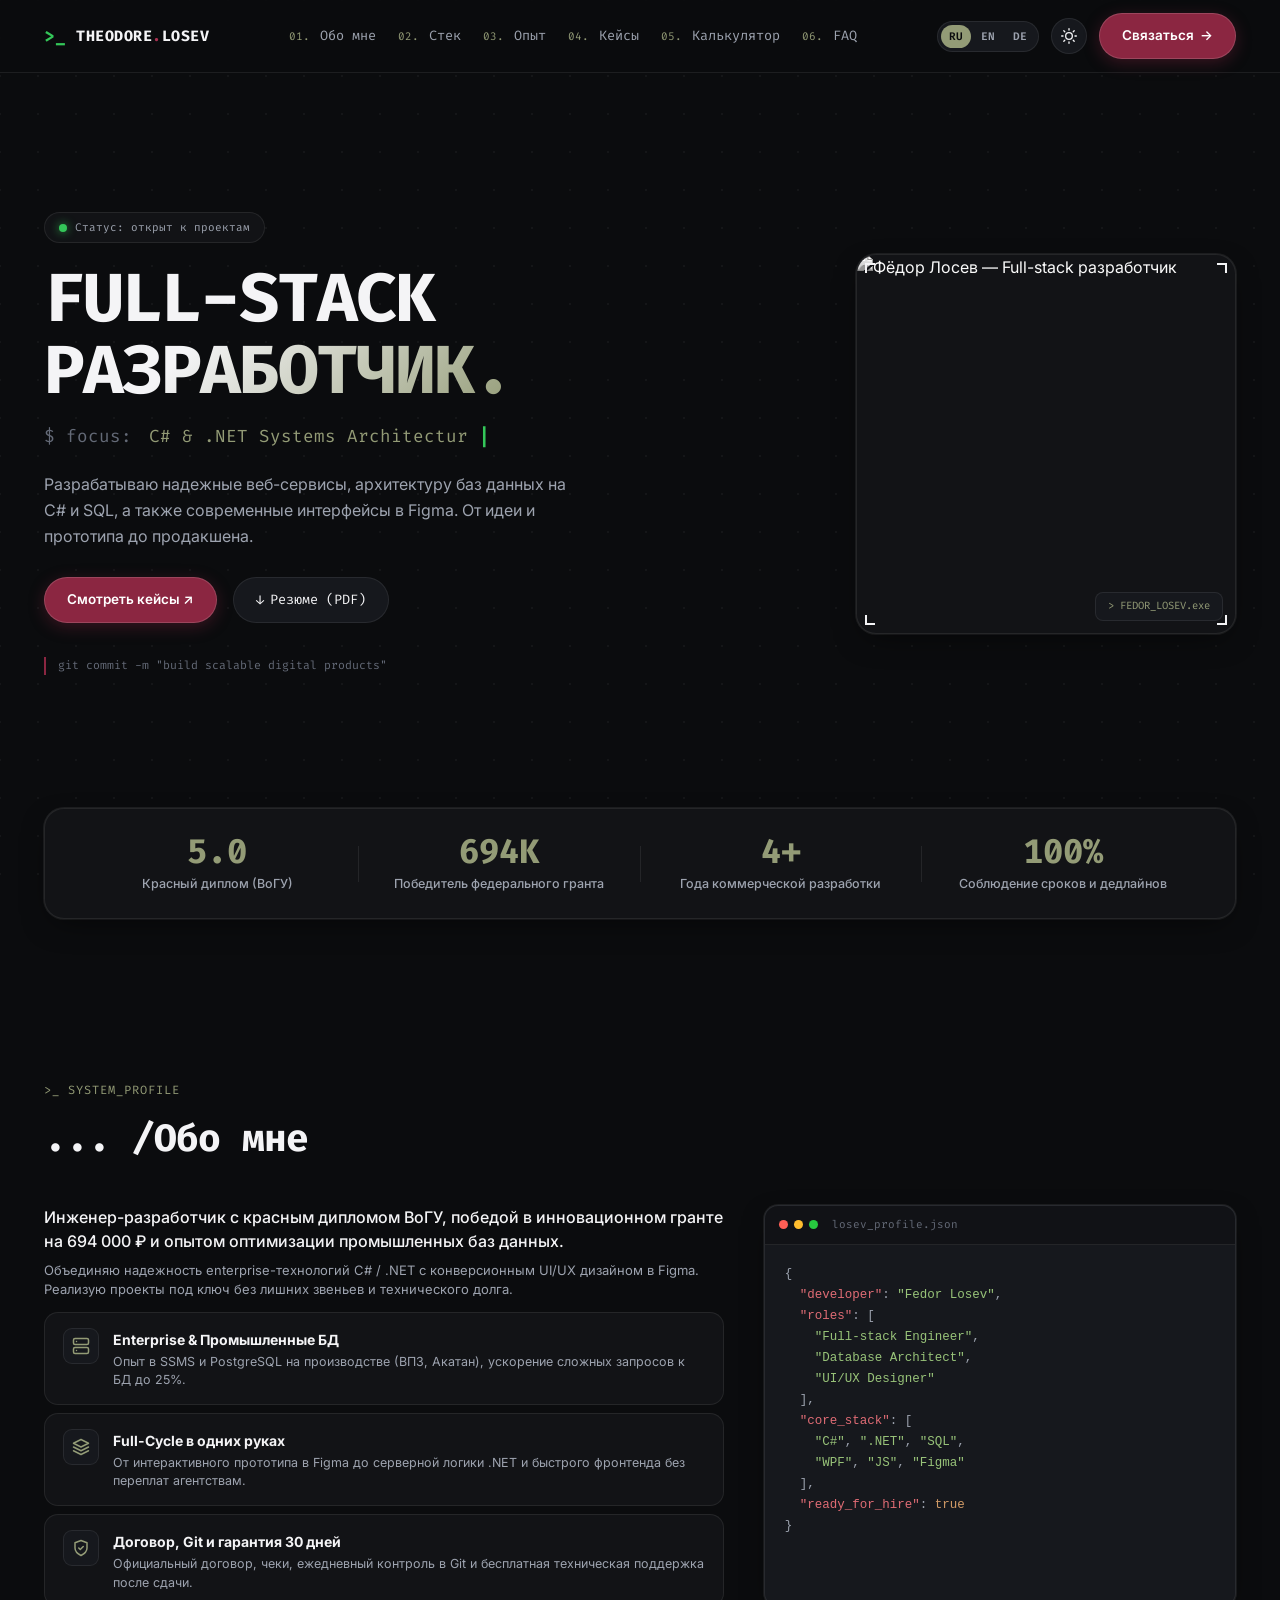
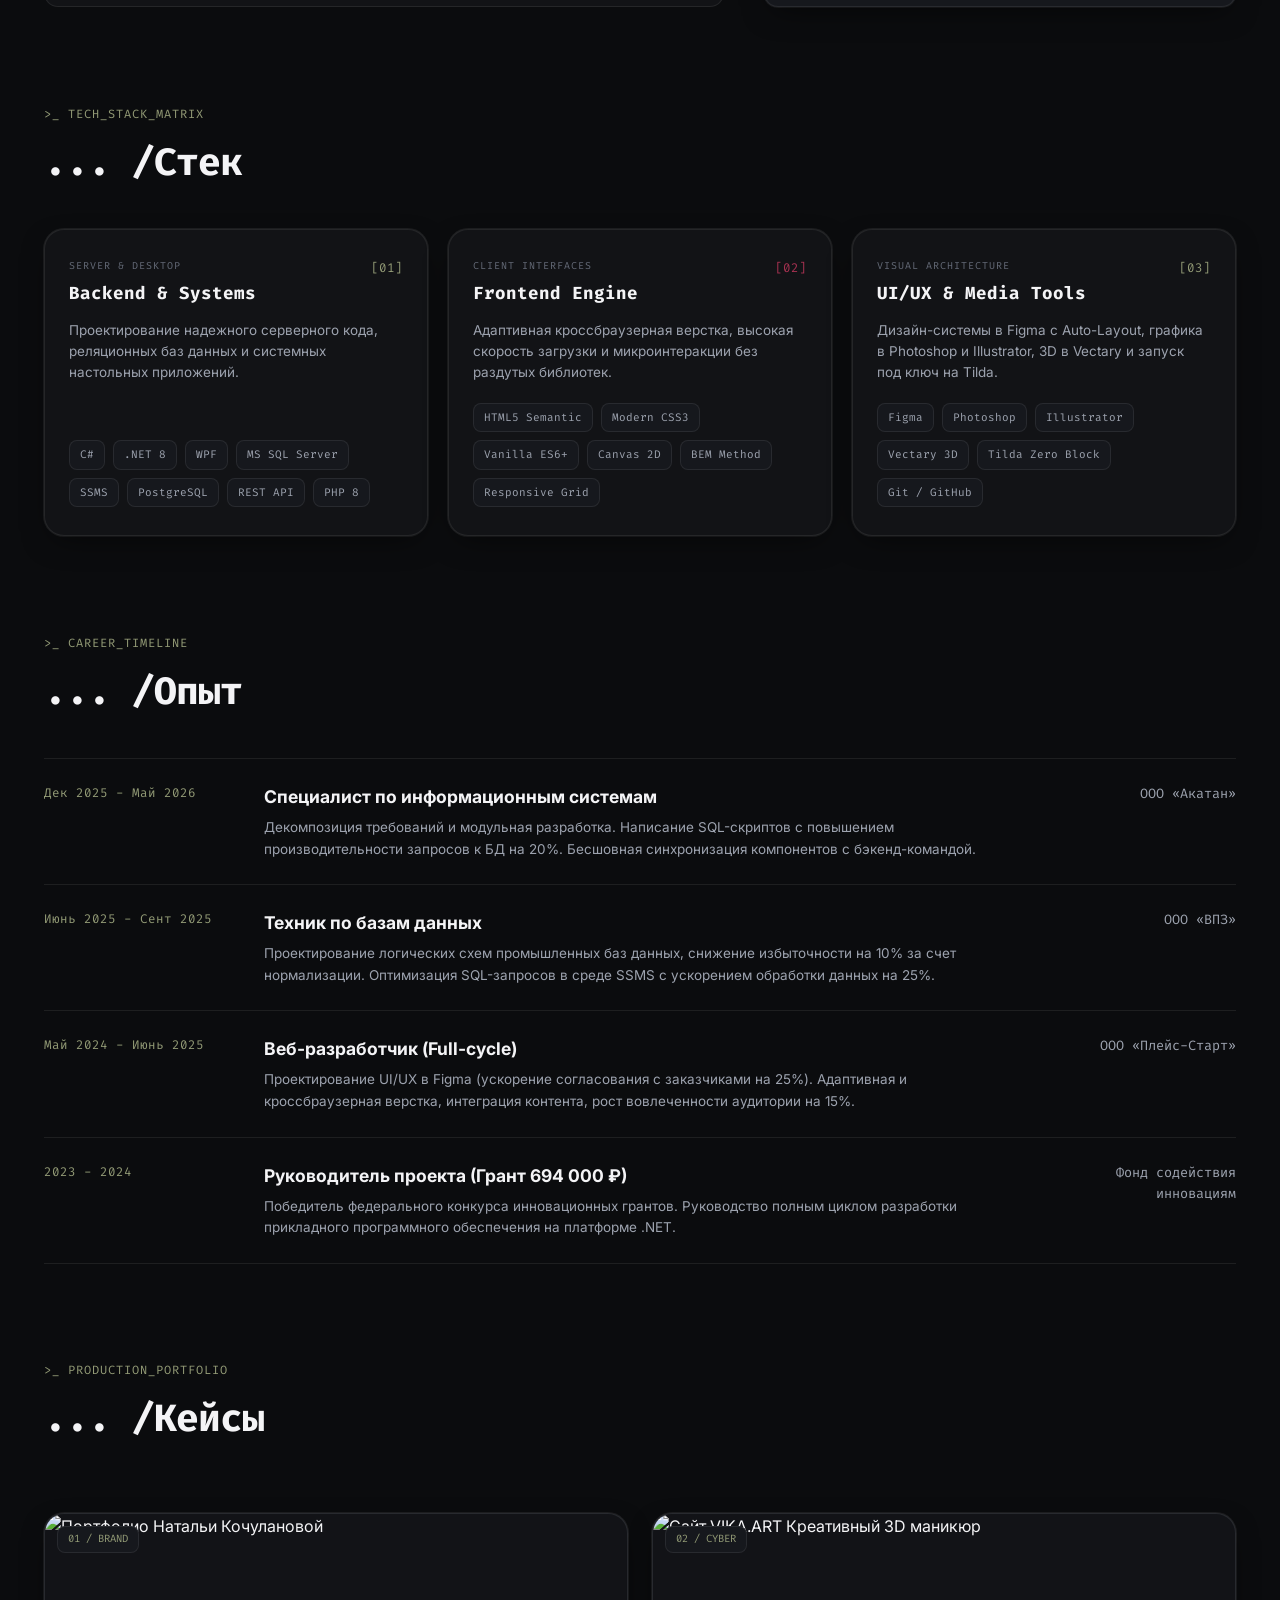
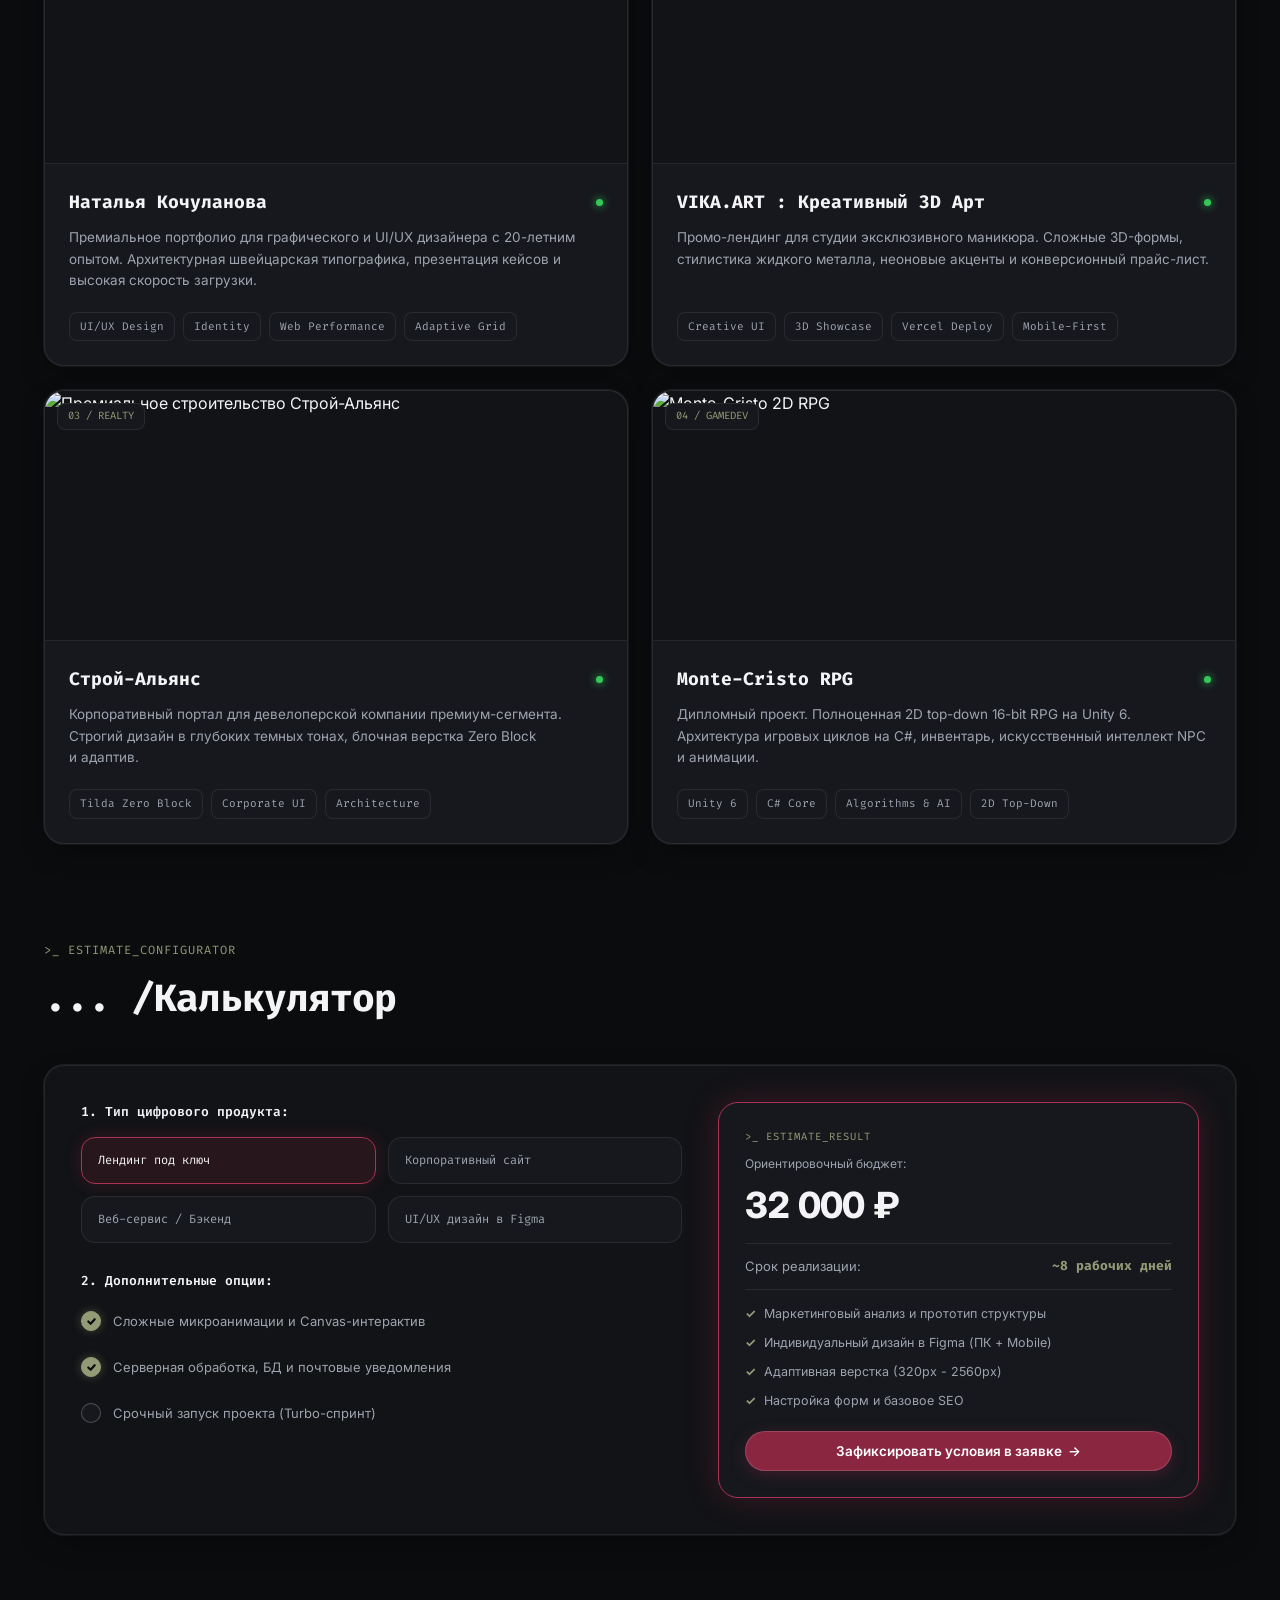
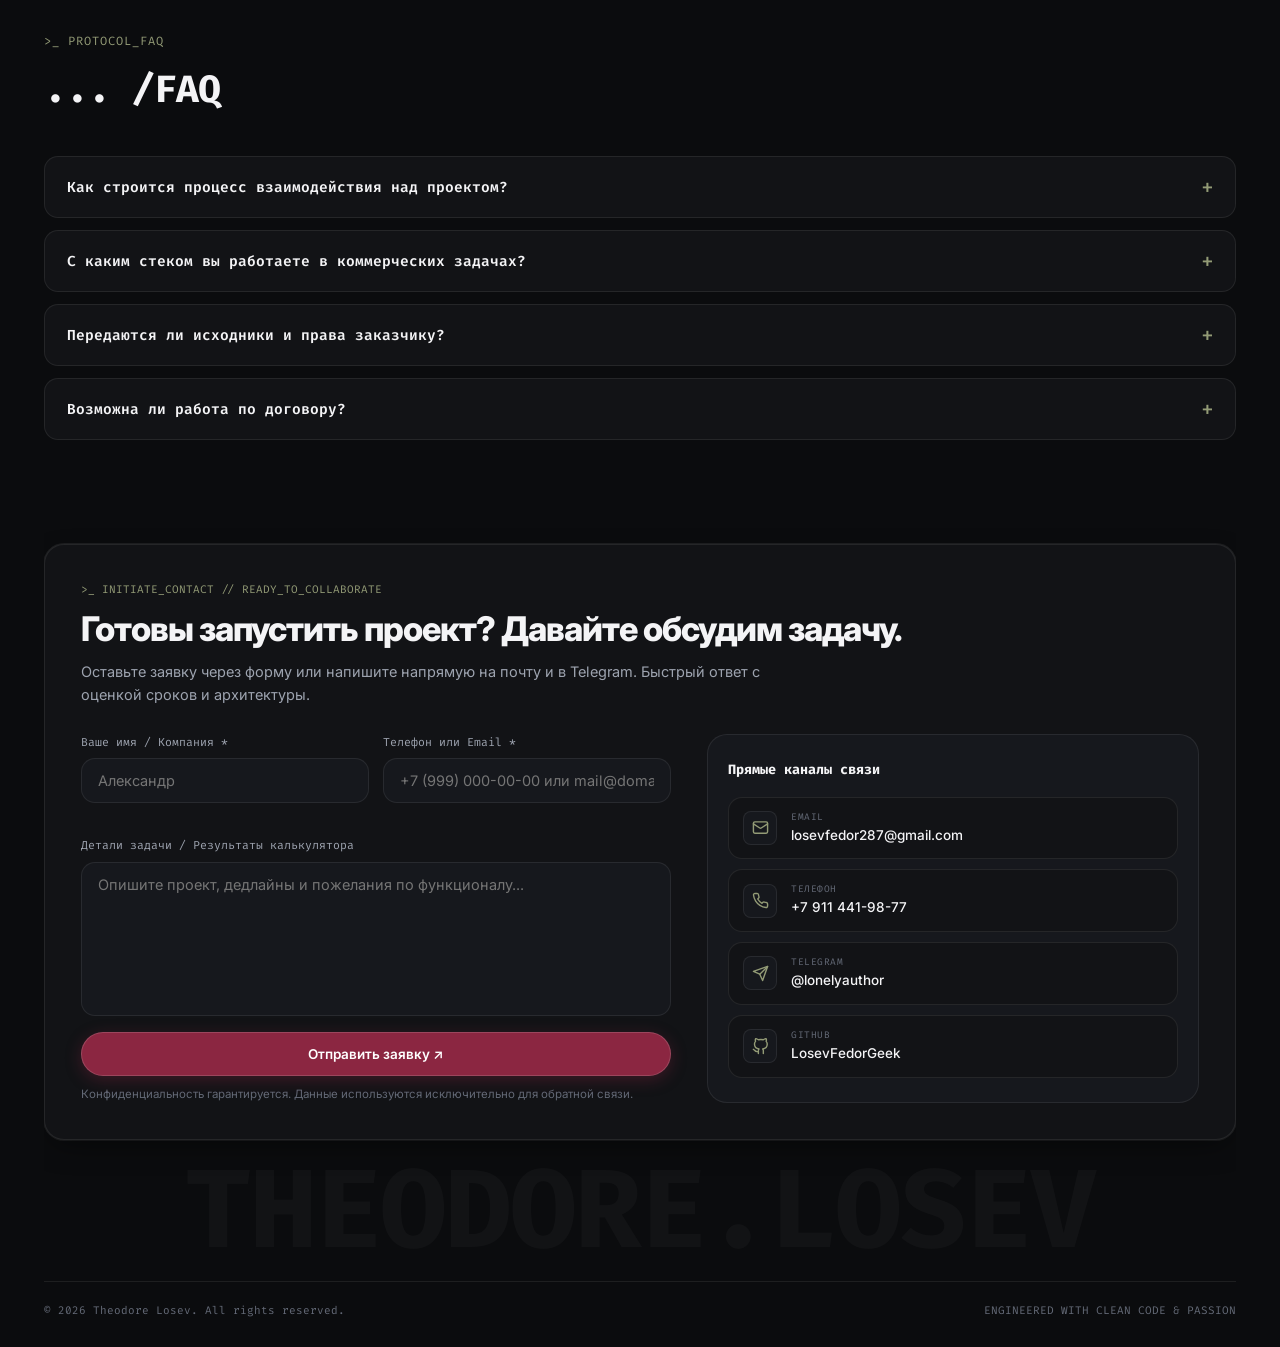
==== index.html @ 7c0062ad "fix the feedback form" ====
<!doctype html>
<html lang="ru" class="scroll-smooth" data-theme="dark">
  <head>
    <meta charset="UTF-8" />
    <meta name="viewport" content="width=device-width, initial-scale=1.0" />
    <link
      rel="icon"
      type="image/svg+xml"
      href="data:image/svg+xml,%3Csvg xmlns='http://www.w3.org/2000/svg' viewBox='0 0 32 32' fill='none'%3E%3Crect width='32' height='32' rx='7' fill='%230b0c0e'/%3E%3Cpath d='M7 10l7 6-7 6' stroke='%2334c759' stroke-width='2.6' stroke-linecap='round' stroke-linejoin='round'/%3E%3Cpath d='M17 22h8' stroke='%23f4f4f6' stroke-width='2.6' stroke-linecap='round'/%3E%3C/svg%3E"
    />
    <title>
      Фёдор Лосев — Full-stack разработчик &amp; UI/UX архитектор | Разработка
      ПО и сайтов под ключ
    </title>
    <meta
      name="description"
      content="Профессиональная разработка веб-сервисов, высоконагруженных баз данных на C# и SQL, продающих сайтов и интерфейсов в Figma. Чистый код, гарантия дедлайнов."
    />
    <meta
      name="keywords"
      content="Фёдор Лосев, веб-разработчик, создание сайтов под ключ, C#, .NET, SQL, разработка баз данных, UI/UX дизайнер Figma, заказать лендинг, заказать сайт"
    />
    <meta name="author" content="Фёдор Лосев" />
    <meta name="robots" content="index, follow" />
    <link rel="canonical" href="https://theodorelosev.ru/" />

    <meta property="og:locale" content="ru_RU" />
    <meta property="og:type" content="website" />
    <meta property="og:url" content="https://theodorelosev.ru/" />
    <meta property="og:site_name" content="THEODORE.LOSEV | Portfolio" />
    <meta
      property="og:title"
      content="Фёдор Лосев — Full-stack разработчик &amp; UI/UX архитектор"
    />
    <meta
      property="og:description"
      content="Разработка надежного ПО, баз данных на C# и SQL, продающих интерфейсов в Figma под ключ."
    />
    <meta
      property="og:image"
      content="https://theodorelosev.ru/og-cover.jpg?v=9.0"
    />
    <meta
      property="og:image:secure_url"
      content="https://theodorelosev.ru/og-cover.jpg?v=9.0"
    />
    <meta property="og:image:type" content="image/jpeg" />
    <meta property="og:image:width" content="1200" />
    <meta property="og:image:height" content="630" />
    <meta
      property="og:image:alt"
      content="Фёдор Лосев — Full-stack разработчик &amp; UI/UX архитектор"
    />

    <meta
      property="vk:image"
      content="https://theodorelosev.ru/og-cover.jpg?v=9.0"
    />
    <link rel="image_src" href="https://theodorelosev.ru/og-cover.jpg?v=9.0" />

    <meta name="twitter:card" content="summary_large_image" />
    <meta
      name="twitter:title"
      content="Фёдор Лосев — Full-stack разработчик &amp; UI/UX архитектор"
    />
    <meta
      name="twitter:description"
      content="Разработка надежного ПО, баз данных C# и SQL, премиальный UI/UX дизайн."
    />
    <meta
      name="twitter:image"
      content="https://theodorelosev.ru/og-cover.jpg?v=9.0"
    />

    <link rel="preconnect" href="https://fonts.googleapis.com" />
    <link rel="preconnect" href="https://fonts.gstatic.com" crossorigin />
    <link
      href="https://fonts.googleapis.com/css2?family=Fira+Code:wght@400;500;600;700&family=Inter:wght@300;400;500;600;700;800&display=swap"
      rel="stylesheet"
    />
    <link rel="stylesheet" href="style.css?v=9.0.0" />
    <script type="application/ld+json">
      {
        "@context": "https://schema.org",
        "@graph": [
          {
            "@type": "Person",
            "@id": "https://theodorelosev.ru/#person",
            "name": "Фёдор Лосев",
            "alternateName": "Theodore Losev",
            "jobTitle": "Full-stack Developer & UI/UX Architect",
            "image": "https://theodorelosev.ru/og-cover.jpg",
            "email": "mailto:losevfedor287@gmail.com",
            "telephone": "+79114419877",
            "url": "https://theodorelosev.ru/",
            "sameAs": [
              "https://t.me/lonelyauthor",
              "https://github.com/LosevFedorGeek"
            ],
            "knowsAbout": [
              "C#",
              ".NET Core",
              "SQL",
              "PostgreSQL",
              "WPF",
              "JavaScript",
              "UI/UX Design",
              "Figma",
              "Web Performance"
            ]
          },
          {
            "@type": "ProfessionalService",
            "@id": "https://theodorelosev.ru/#service",
            "name": "Разработка сайтов и ПО под ключ — Фёдор Лосев",
            "image": "https://theodorelosev.ru/og-cover.jpg",
            "telephone": "+79114419877",
            "email": "losevfedor287@gmail.com",
            "url": "https://theodorelosev.ru/",
            "priceRange": "19000 - 150000 RUB",
            "address": {
              "@type": "PostalAddress",
              "addressCountry": "RU"
            }
          }
        ]
      }
    </script>
  </head>
  <body>
    <canvas
      id="ambient-canvas"
      class="ambient-canvas"
      aria-hidden="true"
    ></canvas>
    <div class="scroll-progress-bar" id="progressBar" aria-hidden="true"></div>

    <header class="header-wrapper" id="header">
      <div class="container header">
        <a href="#" class="brand-logo" aria-label="Home">
          <span class="prompt-sym animated-prompt">&gt;_</span>
          <span class="brand-name"
            >THEODORE<span class="brand-dot">.</span>LOSEV</span
          >
        </a>

        <nav class="nav" id="navMenu">
          <a href="#about" class="nav-link"
            ><span class="nav-num">01.</span>
            <span data-i18n="nav_about">Обо мне</span></a
          >
          <a href="#skills" class="nav-link"
            ><span class="nav-num">02.</span>
            <span data-i18n="nav_skills">Стек</span></a
          >
          <a href="#experience" class="nav-link"
            ><span class="nav-num">03.</span>
            <span data-i18n="nav_experience">Опыт</span></a
          >
          <a href="#projects" class="nav-link"
            ><span class="nav-num">04.</span>
            <span data-i18n="nav_projects">Кейсы</span></a
          >
          <a href="#calculator" class="nav-link"
            ><span class="nav-num">05.</span>
            <span data-i18n="nav_calc">Калькулятор</span></a
          >
          <a href="#faq" class="nav-link"
            ><span class="nav-num">06.</span>
            <span data-i18n="nav_faq">FAQ</span></a
          >
        </nav>

        <div class="header-actions">
          <div
            class="lang-switcher desktop-controls"
            role="group"
            aria-label="Language"
          >
            <button type="button" class="lang-btn active" data-lang="ru">
              RU
            </button>
            <button type="button" class="lang-btn" data-lang="en">EN</button>
            <button type="button" class="lang-btn" data-lang="de">DE</button>
          </div>

          <button
            type="button"
            class="theme-toggle-btn desktop-controls"
            id="themeToggle"
            aria-label="Переключить тему"
          >
            <svg
              class="theme-icon sun-icon"
              viewBox="0 0 24 24"
              fill="none"
              stroke="currentColor"
              stroke-width="2"
              stroke-linecap="round"
              stroke-linejoin="round"
            >
              <circle cx="12" cy="12" r="5"></circle>
              <line x1="12" y1="1" x2="12" y2="3"></line>
              <line x1="12" y1="21" x2="12" y2="23"></line>
              <line x1="4.22" y1="4.22" x2="5.64" y2="5.64"></line>
              <line x1="18.36" y1="18.36" x2="19.78" y2="19.78"></line>
              <line x1="1" y1="12" x2="3" y2="12"></line>
              <line x1="21" y1="12" x2="23" y2="12"></line>
              <line x1="4.22" y1="19.78" x2="5.64" y2="18.36"></line>
              <line x1="18.36" y1="5.64" x2="19.78" y2="4.22"></line>
            </svg>
            <svg
              class="theme-icon moon-icon"
              viewBox="0 0 24 24"
              fill="none"
              stroke="currentColor"
              stroke-width="2"
              stroke-linecap="round"
              stroke-linejoin="round"
            >
              <path d="M21 12.79A9 9 0 1 1 11.21 3 7 7 0 0 0 21 12.79z"></path>
            </svg>
          </button>

          <a href="#contact" class="btn-primary desktop-only">
            <span class="btn-inner"
              ><span data-i18n="btn_contact">Связаться</span>
              <span class="arrow">→</span></span
            >
          </a>

          <button
            class="burger-btn"
            id="burgerBtn"
            aria-label="Открыть меню"
            aria-expanded="false"
          >
            <span class="burger-line"></span>
            <span class="burger-line"></span>
          </button>
        </div>
      </div>
    </header>

    <div class="mobile-menu" id="mobileMenu">
      <div class="mobile-menu-inner">
        <nav class="mobile-nav">
          <a href="#about" class="mobile-link"
            ><span>// 01</span> <span data-i18n="nav_about">Обо мне</span></a
          >
          <a href="#skills" class="mobile-link"
            ><span>// 02</span> <span data-i18n="nav_skills">Стек</span></a
          >
          <a href="#experience" class="mobile-link"
            ><span>// 03</span> <span data-i18n="nav_experience">Опыт</span></a
          >
          <a href="#projects" class="mobile-link"
            ><span>// 04</span> <span data-i18n="nav_projects">Кейсы</span></a
          >
          <a href="#calculator" class="mobile-link"
            ><span>// 05</span> <span data-i18n="nav_calc">Калькулятор</span></a
          >
          <a href="#faq" class="mobile-link"
            ><span>// 06</span> <span data-i18n="nav_faq">FAQ</span></a
          >
          <a href="#contact" class="mobile-link highlight"
            ><span>// 07</span>
            <span data-i18n="btn_contact">Связаться</span></a
          >
        </nav>

        <div class="mobile-actions-bar">
          <div class="lang-switcher" role="group" aria-label="Language Mobile">
            <button type="button" class="lang-btn active" data-lang="ru">
              RU
            </button>
            <button type="button" class="lang-btn" data-lang="en">EN</button>
            <button type="button" class="lang-btn" data-lang="de">DE</button>
          </div>

          <button
            type="button"
            class="theme-toggle-btn"
            id="themeToggleMobile"
            aria-label="Переключить тему"
          >
            <svg
              class="theme-icon sun-icon"
              viewBox="0 0 24 24"
              fill="none"
              stroke="currentColor"
              stroke-width="2"
              stroke-linecap="round"
              stroke-linejoin="round"
            >
              <circle cx="12" cy="12" r="5"></circle>
              <line x1="12" y1="1" x2="12" y2="3"></line>
              <line x1="12" y1="21" x2="12" y2="23"></line>
              <line x1="4.22" y1="4.22" x2="5.64" y2="5.64"></line>
              <line x1="18.36" y1="18.36" x2="19.78" y2="19.78"></line>
              <line x1="1" y1="12" x2="3" y2="12"></line>
              <line x1="21" y1="12" x2="23" y2="12"></line>
              <line x1="4.22" y1="19.78" x2="5.64" y2="18.36"></line>
              <line x1="18.36" y1="5.64" x2="19.78" y2="4.22"></line>
            </svg>
            <svg
              class="theme-icon moon-icon"
              viewBox="0 0 24 24"
              fill="none"
              stroke="currentColor"
              stroke-width="2"
              stroke-linecap="round"
              stroke-linejoin="round"
            >
              <path d="M21 12.79A9 9 0 1 1 11.21 3 7 7 0 0 0 21 12.79z"></path>
            </svg>
          </button>
        </div>

        <div class="mobile-contacts">
          <a href="mailto:losevfedor287@gmail.com">losevfedor287@gmail.com</a>
          <a href="tel:+79114419877">+7 911 441-98-77</a>
        </div>
      </div>
    </div>

    <main class="container main-content">
      <section class="hero" id="hero">
        <div class="hero-content">
          <div class="badge fade-up">
            <span class="dot"></span>
            <span class="badge-text" data-i18n="hero_badge"
              >Статус: открыт к проектам</span
            >
          </div>

          <h1 class="hero-title fade-up" data-delay="100">
            <span data-i18n="hero_title_1">FULL-STACK</span><br />
            <span class="gradient-text" data-i18n="hero_title_2"
              >РАЗРАБОТЧИК.</span
            >
          </h1>

          <div class="typewriter-container fade-up" data-delay="150">
            <span class="console-prefix">$ focus:</span>
            <span class="typewriter-text" id="typewriter"></span>
            <span class="cursor">|</span>
          </div>

          <p
            class="hero-subtitle fade-up"
            data-delay="200"
            data-i18n="hero_subtitle"
          >
            Разрабатываю надежные веб-сервисы, архитектуру баз данных на&nbsp;C#
            и&nbsp;SQL, а&nbsp;также современные интерфейсы в&nbsp;Figma.
            От&nbsp;идеи и&nbsp;прототипа до&nbsp;продакшена.
          </p>

          <div class="hero-cta-group fade-up" data-delay="250">
            <a href="#projects" class="btn-primary">
              <span class="btn-inner" data-i18n="btn_projects"
                >Смотреть кейсы ↗</span
              >
            </a>
            <a
              href="CVLosev.pdf"
              target="_blank"
              rel="noopener noreferrer"
              class="btn-secondary"
            >
              <span class="btn-icon">↓</span>
              <span data-i18n="btn_resume">Резюме (PDF)</span>
            </a>
          </div>

          <div class="hero-terminal-pill fade-up" data-delay="300">
            <span class="pill-code"
              >git commit -m "build scalable digital products"</span
            >
          </div>
        </div>

        <div class="hero-image-wrapper fade-up" data-delay="200">
          <div class="photo-card" id="profileCard">
            <div class="corner-accent top-left"></div>
            <div class="corner-accent top-right"></div>
            <div class="corner-accent bottom-left"></div>
            <div class="corner-accent bottom-right"></div>
            <img
              src="IMG_3778.JPG"
              alt="Фёдор Лосев — Full-stack разработчик"
              class="profile-photo"
            />
            <div class="photo-overlay-tag">
              <span class="tag-sym">&gt;</span> FEDOR_LOSEV.exe
            </div>
          </div>
        </div>
      </section>

      <section class="trust-bar fade-up">
        <div class="metric-item">
          <div class="metric-num">
            <span class="counter-val" data-target="5.0" data-decimals="1"
              >5.0</span
            >
          </div>
          <div class="metric-label" data-i18n="trust_diploma">
            Красный диплом (ВоГУ)
          </div>
        </div>
        <div class="metric-divider"></div>
        <div class="metric-item">
          <div class="metric-num">
            <span class="counter-val" data-target="694" data-decimals="0"
              >694</span
            >K
          </div>
          <div class="metric-label" data-i18n="trust_grant">
            Победитель федерального гранта
          </div>
        </div>
        <div class="metric-divider"></div>
        <div class="metric-item">
          <div class="metric-num">
            <span class="counter-val" data-target="4" data-decimals="0">4</span
            >+
          </div>
          <div class="metric-label" data-i18n="trust_exp">
            Года коммерческой разработки
          </div>
        </div>
        <div class="metric-divider"></div>
        <div class="metric-item">
          <div class="metric-num">
            <span class="counter-val" data-target="100" data-decimals="0"
              >100</span
            >%
          </div>
          <div class="metric-label" data-i18n="trust_deadline">
            Соблюдение сроков и дедлайнов
          </div>
        </div>
      </section>

      <section id="about" class="section about">
        <div class="section-tag fade-up">&gt;_ SYSTEM_PROFILE</div>
        <h2 class="section-title fade-up">
          ... /<span data-i18n="about_title">Обо мне</span>
        </h2>

        <div class="about-grid">
          <div class="about-text-col fade-up">
            <p class="lead-text" data-i18n="about_lead">
              Инженер-разработчик с&nbsp;красным дипломом ВоГУ, победой
              в&nbsp;инновационном гранте на&nbsp;694&nbsp;000&nbsp;₽
              и&nbsp;опытом оптимизации промышленных баз данных.
            </p>
            <p class="secondary-text" data-i18n="about_sub">
              Объединяю надежность enterprise-технологий C# / .NET
              с&nbsp;конверсионным UI/UX дизайном в&nbsp;Figma. Реализую проекты
              под&nbsp;ключ без&nbsp;лишних звеньев и&nbsp;технического долга.
            </p>

            <div class="authority-cards">
              <div class="authority-card">
                <div class="authority-icon-box">
                  <svg
                    viewBox="0 0 24 24"
                    fill="none"
                    stroke="currentColor"
                    stroke-width="2"
                    stroke-linecap="round"
                    stroke-linejoin="round"
                  >
                    <rect
                      x="2"
                      y="2"
                      width="20"
                      height="8"
                      rx="2"
                      ry="2"
                    ></rect>
                    <rect
                      x="2"
                      y="14"
                      width="20"
                      height="8"
                      rx="2"
                      ry="2"
                    ></rect>
                    <line x1="6" y1="6" x2="6.01" y2="6"></line>
                    <line x1="6" y1="18" x2="6.01" y2="18"></line>
                  </svg>
                </div>
                <div class="authority-body">
                  <div class="authority-header">
                    <strong
                      class="authority-title"
                      data-i18n="auth_card_1_title"
                      >Enterprise &amp; Промышленные БД</strong
                    >
                  </div>
                  <p class="authority-desc" data-i18n="auth_card_1_desc">
                    Опыт в&nbsp;SSMS и&nbsp;PostgreSQL на&nbsp;производстве
                    (ВПЗ, Акатан), ускорение сложных запросов к&nbsp;БД
                    до&nbsp;25%.
                  </p>
                </div>
              </div>

              <div class="authority-card">
                <div class="authority-icon-box">
                  <svg
                    viewBox="0 0 24 24"
                    fill="none"
                    stroke="currentColor"
                    stroke-width="2"
                    stroke-linecap="round"
                    stroke-linejoin="round"
                  >
                    <polygon points="12 2 2 7 12 12 22 7 12 2"></polygon>
                    <polyline points="2 17 12 22 22 17"></polyline>
                    <polyline points="2 12 12 17 22 12"></polyline>
                  </svg>
                </div>
                <div class="authority-body">
                  <div class="authority-header">
                    <strong
                      class="authority-title"
                      data-i18n="auth_card_2_title"
                      >Full-Cycle в одних руках</strong
                    >
                  </div>
                  <p class="authority-desc" data-i18n="auth_card_2_desc">
                    От&nbsp;интерактивного прототипа в&nbsp;Figma
                    до&nbsp;серверной логики .NET и&nbsp;быстрого фронтенда
                    без&nbsp;переплат агентствам.
                  </p>
                </div>
              </div>

              <div class="authority-card">
                <div class="authority-icon-box">
                  <svg
                    viewBox="0 0 24 24"
                    fill="none"
                    stroke="currentColor"
                    stroke-width="2"
                    stroke-linecap="round"
                    stroke-linejoin="round"
                  >
                    <path
                      d="M12 22s8-4 8-10V5l-8-3-8 3v7c0 6 8 10 8 10z"
                    ></path>
                    <polyline points="9 12 11 14 15 10"></polyline>
                  </svg>
                </div>
                <div class="authority-body">
                  <div class="authority-header">
                    <strong
                      class="authority-title"
                      data-i18n="auth_card_3_title"
                      >Договор, Git и гарантия 30 дней</strong
                    >
                  </div>
                  <p class="authority-desc" data-i18n="auth_card_3_desc">
                    Официальный договор, чеки, ежедневный контроль в&nbsp;Git
                    и&nbsp;бесплатная техническая поддержка после сдачи.
                  </p>
                </div>
              </div>
            </div>
          </div>

          <div class="about-code-col fade-up" data-delay="150">
            <div class="terminal-mockup">
              <div class="terminal-top">
                <span class="term-btn term-red"></span>
                <span class="term-btn term-yellow"></span>
                <span class="term-btn term-green"></span>
                <span class="term-title">losev_profile.json</span>
              </div>
              <pre class="terminal-body"><code>{
  <span class="json-key">"developer"</span>: <span class="json-val">"Fedor Losev"</span>,
  <span class="json-key">"roles"</span>: [
    <span class="json-val">"Full-stack Engineer"</span>,
    <span class="json-val">"Database Architect"</span>,
    <span class="json-val">"UI/UX Designer"</span>
  ],
  <span class="json-key">"core_stack"</span>: [
    <span class="json-val">"C#"</span>, <span class="json-val">".NET"</span>, <span class="json-val">"SQL"</span>,
    <span class="json-val">"WPF"</span>, <span class="json-val">"JS"</span>, <span class="json-val">"Figma"</span>
  ],
  <span class="json-key">"ready_for_hire"</span>: <span class="json-bool">true</span>
}</code></pre>
            </div>
          </div>
        </div>
      </section>

      <section id="skills" class="section skills">
        <div class="section-tag fade-up">&gt;_ TECH_STACK_MATRIX</div>
        <h2 class="section-title fade-up">
          ... /<span data-i18n="skills_title">Стек</span>
        </h2>

        <div class="skills-grid">
          <div class="skill-card tilt-card fade-up" data-delay="50">
            <div class="card-header">
              <div>
                <span class="card-category">SERVER &amp; DESKTOP</span>
                <h3 data-i18n="skill_card_1_title">Backend &amp; Systems</h3>
              </div>
              <span class="card-number num-khaki">[01]</span>
            </div>
            <p class="card-desc" data-i18n="skill_card_1_desc">
              Проектирование надежного серверного кода, реляционных баз данных
              и&nbsp;системных настольных приложений.
            </p>
            <div class="tags">
              <span>C#</span>
              <span>.NET 8</span>
              <span>WPF</span>
              <span>MS SQL Server</span>
              <span>SSMS</span>
              <span>PostgreSQL</span>
              <span>REST API</span>
              <span>PHP 8</span>
            </div>
          </div>

          <div class="skill-card tilt-card fade-up" data-delay="100">
            <div class="card-header">
              <div>
                <span class="card-category">CLIENT INTERFACES</span>
                <h3 data-i18n="skill_card_2_title">Frontend Engine</h3>
              </div>
              <span class="card-number num-wine">[02]</span>
            </div>
            <p class="card-desc" data-i18n="skill_card_2_desc">
              Адаптивная кроссбраузерная верстка, высокая скорость загрузки
              и&nbsp;микроинтеракции без раздутых библиотек.
            </p>
            <div class="tags">
              <span>HTML5 Semantic</span>
              <span>Modern CSS3</span>
              <span>Vanilla ES6+</span>
              <span>Canvas 2D</span>
              <span>BEM Method</span>
              <span>Responsive Grid</span>
            </div>
          </div>

          <div class="skill-card tilt-card fade-up" data-delay="150">
            <div class="card-header">
              <div>
                <span class="card-category">VISUAL ARCHITECTURE</span>
                <h3 data-i18n="skill_card_3_title">UI/UX &amp; Media Tools</h3>
              </div>
              <span class="card-number num-khaki">[03]</span>
            </div>
            <p class="card-desc" data-i18n="skill_card_3_desc">
              Дизайн-системы в&nbsp;Figma с&nbsp;Auto-Layout, графика
              в&nbsp;Photoshop и&nbsp;Illustrator, 3D в&nbsp;Vectary
              и&nbsp;запуск под ключ на&nbsp;Tilda.
            </p>
            <div class="tags">
              <span>Figma</span>
              <span>Photoshop</span>
              <span>Illustrator</span>
              <span>Vectary 3D</span>
              <span>Tilda Zero Block</span>
              <span>Git / GitHub</span>
            </div>
          </div>
        </div>
      </section>

      <section id="experience" class="section experience">
        <div class="section-tag fade-up">&gt;_ CAREER_TIMELINE</div>
        <h2 class="section-title fade-up">
          ... /<span data-i18n="exp_title">Опыт</span>
        </h2>

        <div class="exp-list">
          <div class="exp-item fade-up">
            <div class="exp-date" data-i18n="exp_1_date">
              Дек 2025 - Май 2026
            </div>
            <div class="exp-main">
              <div class="exp-role" data-i18n="exp_1_role">
                Специалист по информационным системам
              </div>
              <div class="exp-desc" data-i18n="exp_1_desc">
                Декомпозиция требований и&nbsp;модульная разработка. Написание
                SQL-скриптов с&nbsp;повышением производительности запросов
                к&nbsp;БД на&nbsp;20%. Бесшовная синхронизация компонентов
                с&nbsp;бэкенд-командой.
              </div>
            </div>
            <div class="exp-company">ООО «Акатан»</div>
          </div>

          <div class="exp-item fade-up">
            <div class="exp-date" data-i18n="exp_2_date">
              Июнь 2025 - Сент 2025
            </div>
            <div class="exp-main">
              <div class="exp-role" data-i18n="exp_2_role">
                Техник по базам данных
              </div>
              <div class="exp-desc" data-i18n="exp_2_desc">
                Проектирование логических схем промышленных баз данных, снижение
                избыточности на&nbsp;10% за&nbsp;счет нормализации. Оптимизация
                SQL-запросов в&nbsp;среде SSMS с&nbsp;ускорением обработки
                данных на&nbsp;25%.
              </div>
            </div>
            <div class="exp-company">ООО «ВПЗ»</div>
          </div>

          <div class="exp-item fade-up">
            <div class="exp-date" data-i18n="exp_3_date">
              Май 2024 - Июнь 2025
            </div>
            <div class="exp-main">
              <div class="exp-role" data-i18n="exp_3_role">
                Веб-разработчик (Full-cycle)
              </div>
              <div class="exp-desc" data-i18n="exp_3_desc">
                Проектирование UI/UX в&nbsp;Figma (ускорение согласования
                с&nbsp;заказчиками на&nbsp;25%). Адаптивная
                и&nbsp;кроссбраузерная верстка, интеграция контента, рост
                вовлеченности аудитории на&nbsp;15%.
              </div>
            </div>
            <div class="exp-company">ООО «Плейс-Старт»</div>
          </div>

          <div class="exp-item fade-up">
            <div class="exp-date" data-i18n="exp_4_date">2023 - 2024</div>
            <div class="exp-main">
              <div class="exp-role" data-i18n="exp_4_role">
                Руководитель проекта (Грант 694 000 ₽)
              </div>
              <div class="exp-desc" data-i18n="exp_4_desc">
                Победитель федерального конкурса инновационных грантов.
                Руководство полным циклом разработки прикладного программного
                обеспечения на&nbsp;платформе .NET.
              </div>
            </div>
            <div class="exp-company">Фонд содействия инновациям</div>
          </div>
        </div>
      </section>

      <section id="projects" class="section projects">
        <div class="section-header-wrap fade-up">
          <div>
            <div class="section-tag">&gt;_ PRODUCTION_PORTFOLIO</div>
            <h2 class="section-title">
              ... /<span data-i18n="projects_title">Кейсы</span>
            </h2>
          </div>
        </div>

        <div class="projects-grid">
          <article
            class="project-card tilt-card fade-up"
            data-project-url="https://nataliakochulanova.ru"
          >
            <div class="project-image-wrapper">
              <img
                src="nataliakochulanova.jpg"
                alt="Портфолио Натальи Кочулановой"
                loading="lazy"
              />
              <div class="project-hover-overlay">
                <span class="open-link-badge" data-i18n="badge_open_site"
                  >Открыть сайт ↗</span
                >
              </div>
              <div class="project-num-tag">01 / BRAND</div>
            </div>
            <div class="project-info">
              <div class="project-top">
                <h3 class="project-name" data-i18n="proj_1_name">
                  Наталья Кочуланова
                </h3>
                <span class="live-dot" title="Online"></span>
              </div>
              <p class="project-summary" data-i18n="proj_1_desc">
                Премиальное портфолио для графического и&nbsp;UI/UX дизайнера
                с&nbsp;20-летним опытом. Архитектурная швейцарская типографика,
                презентация кейсов и&nbsp;высокая скорость загрузки.
              </p>
              <div class="tags">
                <span>UI/UX Design</span>
                <span>Identity</span>
                <span>Web Performance</span>
                <span>Adaptive Grid</span>
              </div>
            </div>
          </article>

          <article
            class="project-card tilt-card fade-up"
            data-project-url="https://vika-art.vercel.app"
          >
            <div class="project-image-wrapper">
              <img
                src="vika-art.jpg"
                alt="Сайт VIKA.ART Креативный 3D маникюр"
                loading="lazy"
              />
              <div class="project-hover-overlay">
                <span class="open-link-badge" data-i18n="badge_open_site"
                  >Открыть сайт ↗</span
                >
              </div>
              <div class="project-num-tag">02 / CYBER</div>
            </div>
            <div class="project-info">
              <div class="project-top">
                <h3 class="project-name" data-i18n="proj_2_name">
                  VIKA.ART : Креативный 3D Арт
                </h3>
                <span class="live-dot" title="Online"></span>
              </div>
              <p class="project-summary" data-i18n="proj_2_desc">
                Промо-лендинг для студии эксклюзивного маникюра. Сложные
                3D-формы, стилистика жидкого металла, неоновые акценты
                и&nbsp;конверсионный прайс-лист.
              </p>
              <div class="tags">
                <span>Creative UI</span>
                <span>3D Showcase</span>
                <span>Vercel Deploy</span>
                <span>Mobile-First</span>
              </div>
            </div>
          </article>

          <article
            class="project-card tilt-card fade-up"
            data-project-url="https://buildalliance.tilda.ws"
          >
            <div class="project-image-wrapper">
              <img
                src="buildalliance.jpg"
                alt="Премиальное строительство Строй-Альянс"
                loading="lazy"
              />
              <div class="project-hover-overlay">
                <span class="open-link-badge" data-i18n="badge_open_site"
                  >Открыть сайт ↗</span
                >
              </div>
              <div class="project-num-tag">03 / REALTY</div>
            </div>
            <div class="project-info">
              <div class="project-top">
                <h3 class="project-name" data-i18n="proj_3_name">
                  Строй-Альянс
                </h3>
                <span class="live-dot" title="Online"></span>
              </div>
              <p class="project-summary" data-i18n="proj_3_desc">
                Корпоративный портал для девелоперской компании
                премиум-сегмента. Строгий дизайн в&nbsp;глубоких темных тонах,
                блочная верстка Zero Block и&nbsp;адаптив.
              </p>
              <div class="tags">
                <span>Tilda Zero Block</span>
                <span>Corporate UI</span>
                <span>Architecture</span>
              </div>
            </div>
          </article>

          <article
            class="project-card tilt-card fade-up"
            data-project-url="https://github.com/LosevFedorGeek/Monte-Cristo-fix"
          >
            <div class="project-image-wrapper">
              <img
                src="Screenshot_3.jpg"
                alt="Monte-Cristo 2D RPG"
                loading="lazy"
              />
              <div class="project-hover-overlay">
                <span class="open-link-badge" data-i18n="badge_open_repo"
                  >Открыть репозиторий ↗</span
                >
              </div>
              <div class="project-num-tag">04 / GAMEDEV</div>
            </div>
            <div class="project-info">
              <div class="project-top">
                <h3 class="project-name" data-i18n="proj_4_name">
                  Monte-Cristo RPG
                </h3>
                <span class="live-dot" title="Open Source"></span>
              </div>
              <p class="project-summary" data-i18n="proj_4_desc">
                Дипломный проект. Полноценная 2D top-down 16-bit RPG
                на&nbsp;Unity 6. Архитектура игровых циклов на&nbsp;C#,
                инвентарь, искусственный интеллект NPC и&nbsp;анимации.
              </p>
              <div class="tags">
                <span>Unity 6</span>
                <span>C# Core</span>
                <span>Algorithms &amp; AI</span>
                <span>2D Top-Down</span>
              </div>
            </div>
          </article>
        </div>
      </section>

      <section id="calculator" class="section calculator-section">
        <div class="section-tag fade-up">&gt;_ ESTIMATE_CONFIGURATOR</div>
        <h2 class="section-title fade-up">
          ... /<span data-i18n="calc_title">Калькулятор</span>
        </h2>

        <div class="calculator-box fade-up">
          <div class="calc-grid">
            <div class="calc-col">
              <label class="calc-label" data-i18n="calc_label_1"
                >1. Тип цифрового продукта:</label
              >
              <div class="calc-options" id="calcType">
                <button
                  type="button"
                  class="calc-chip active"
                  data-type="landing"
                  data-cost="19000"
                  data-days="5"
                >
                  <span data-i18n="type_landing">Лендинг под ключ</span>
                </button>
                <button
                  type="button"
                  class="calc-chip"
                  data-type="corporate"
                  data-cost="39000"
                  data-days="10"
                >
                  <span data-i18n="type_corp">Корпоративный сайт</span>
                </button>
                <button
                  type="button"
                  class="calc-chip"
                  data-type="service"
                  data-cost="69000"
                  data-days="18"
                >
                  <span data-i18n="type_service">Веб-сервис / Бэкенд</span>
                </button>
                <button
                  type="button"
                  class="calc-chip"
                  data-type="figma"
                  data-cost="16000"
                  data-days="4"
                >
                  <span data-i18n="type_figma">UI/UX дизайн в Figma</span>
                </button>
              </div>

              <label
                class="calc-label calc-label-margin"
                data-i18n="calc_label_2"
                >2. Дополнительные опции:</label
              >
              <div class="calc-options-checkbox">
                <label class="checkbox-container">
                  <input
                    type="checkbox"
                    id="optAnimations"
                    data-cost="5000"
                    data-days="1"
                    checked
                  />
                  <span class="checkmark">
                    <svg
                      class="checkmark-icon"
                      viewBox="0 0 12 12"
                      fill="none"
                      stroke="currentColor"
                      stroke-width="2.4"
                      stroke-linecap="round"
                      stroke-linejoin="round"
                    >
                      <polyline points="2.5 6 5 8.5 9.5 3.5"></polyline>
                    </svg>
                  </span>
                  <span class="checkbox-text" data-i18n="opt_anim"
                    >Сложные микроанимации и&nbsp;Canvas-интерактив</span
                  >
                </label>
                <label class="checkbox-container">
                  <input
                    type="checkbox"
                    id="optBackend"
                    data-cost="8000"
                    data-days="2"
                    checked
                  />
                  <span class="checkmark">
                    <svg
                      class="checkmark-icon"
                      viewBox="0 0 12 12"
                      fill="none"
                      stroke="currentColor"
                      stroke-width="2.4"
                      stroke-linecap="round"
                      stroke-linejoin="round"
                    >
                      <polyline points="2.5 6 5 8.5 9.5 3.5"></polyline>
                    </svg>
                  </span>
                  <span class="checkbox-text" data-i18n="opt_back"
                    >Серверная обработка, БД и&nbsp;почтовые уведомления</span
                  >
                </label>
                <label class="checkbox-container">
                  <input
                    type="checkbox"
                    id="optSpeed"
                    data-cost="7000"
                    data-days="-2"
                  />
                  <span class="checkmark">
                    <svg
                      class="checkmark-icon"
                      viewBox="0 0 12 12"
                      fill="none"
                      stroke="currentColor"
                      stroke-width="2.4"
                      stroke-linecap="round"
                      stroke-linejoin="round"
                    >
                      <polyline points="2.5 6 5 8.5 9.5 3.5"></polyline>
                    </svg>
                  </span>
                  <span class="checkbox-text" data-i18n="opt_speed"
                    >Срочный запуск проекта (Turbo-спринт)</span
                  >
                </label>
              </div>
            </div>

            <div class="calc-summary-col">
              <div class="summary-card">
                <div>
                  <div class="summary-badge">&gt;_ ESTIMATE_RESULT</div>
                  <div
                    class="summary-price-label"
                    data-i18n="calc_budget_label"
                  >
                    Ориентировочный бюджет:
                  </div>
                  <div class="summary-price" id="calcPriceDisplay">
                    32 000 ₽
                  </div>
                  <div class="summary-time">
                    <span data-i18n="calc_time_label">Срок реализации:</span>
                    <strong id="calcDaysDisplay">~8 рабочих дней</strong>
                  </div>
                  <ul class="summary-checklist" id="calcChecklist"></ul>
                </div>
                <button
                  type="button"
                  class="btn-primary btn-block"
                  id="calcApplyBtn"
                >
                  <span class="btn-inner"
                    ><span data-i18n="calc_apply_btn"
                      >Зафиксировать условия в заявке</span
                    >
                    →</span
                  >
                </button>
              </div>
            </div>
          </div>
        </div>
      </section>

      <section id="faq" class="section faq">
        <div class="section-tag fade-up">&gt;_ PROTOCOL_FAQ</div>
        <h2 class="section-title fade-up">
          ... /<span data-i18n="faq_title">FAQ</span>
        </h2>

        <div class="faq-accordion fade-up">
          <div class="faq-item">
            <button class="faq-question" aria-expanded="false">
              <span data-i18n="faq_q1"
                >Как строится процесс взаимодействия над проектом?</span
              >
              <span class="faq-icon">+</span>
            </button>
            <div class="faq-answer">
              <div class="faq-answer-inner" data-i18n="faq_a1">
                <div class="faq-step-item">
                  <span class="faq-step-num">01</span>
                  <div>
                    <strong>Бриф и исследование:</strong> анализ задач бизнеса,
                    структуры и технического задания.
                  </div>
                </div>
                <div class="faq-step-item">
                  <span class="faq-step-num">02</span>
                  <div>
                    <strong>Прототипирование в Figma:</strong> согласование
                    сценариев использования и дизайн-системы.
                  </div>
                </div>
                <div class="faq-step-item">
                  <span class="faq-step-num">03</span>
                  <div>
                    <strong>Программирование:</strong> чистая верстка и
                    отказоустойчивая серверная логика.
                  </div>
                </div>
                <div class="faq-step-item">
                  <span class="faq-step-num">04</span>
                  <div>
                    <strong>Тестирование и релиз:</strong> аудит скорости
                    (Google PageSpeed 90+) и деплой на сервер.
                  </div>
                </div>
              </div>
            </div>
          </div>

          <div class="faq-item">
            <button class="faq-question" aria-expanded="false">
              <span data-i18n="faq_q2"
                >С каким стеком вы работаете в коммерческих задачах?</span
              >
              <span class="faq-icon">+</span>
            </button>
            <div class="faq-answer">
              <div class="faq-answer-inner" data-i18n="faq_a2">
                <div class="faq-step-item">
                  <span class="faq-step-num">Backend</span>
                  <div>
                    C# / .NET 8, SQL Server (SSMS), PostgreSQL и PHP 8+ для
                    серверных обработчиков.
                  </div>
                </div>
                <div class="faq-step-item">
                  <span class="faq-step-num">Frontend</span>
                  <div>
                    Нативный JavaScript (ES6+), семантический HTML5 и
                    современный CSS без тяжелых библиотек.
                  </div>
                </div>
                <div class="faq-step-item">
                  <span class="faq-step-num">Design</span>
                  <div>
                    Figma с Auto-Layout, Photoshop, Illustrator, Vectary 3D и
                    Tilda Zero Block.
                  </div>
                </div>
              </div>
            </div>
          </div>

          <div class="faq-item">
            <button class="faq-question" aria-expanded="false">
              <span data-i18n="faq_q3"
                >Передаются ли исходники и права заказчику?</span
              >
              <span class="faq-icon">+</span>
            </button>
            <div class="faq-answer">
              <div class="faq-answer-inner" data-i18n="faq_a3">
                Да, абсолютно все права, макеты Figma, исходный чистый код
                в&nbsp;Git-репозитории и&nbsp;инструкции по&nbsp;развертыванию
                передаются вам в&nbsp;полном объеме после сдачи проекта.
              </div>
            </div>
          </div>

          <div class="faq-item">
            <button class="faq-question" aria-expanded="false">
              <span data-i18n="faq_q4">Возможна ли работа по договору?</span>
              <span class="faq-icon">+</span>
            </button>
            <div class="faq-answer">
              <div class="faq-answer-inner" data-i18n="faq_a4">
                Да, официальное оформление через самозанятость
                с&nbsp;формированием фискальных чеков либо договор подряда
                с&nbsp;актами приема-передачи работ.
              </div>
            </div>
          </div>
        </div>
      </section>

      <footer id="contact" class="footer">
        <div class="footer-card fade-up">
          <div class="footer-header">
            <div class="footer-badge">
              &gt;_ INITIATE_CONTACT // READY_TO_COLLABORATE
            </div>
            <h2 class="footer-title" data-i18n="contact_title">
              Готовы запустить проект? Давайте обсудим задачу.
            </h2>
            <p class="footer-lead" data-i18n="contact_lead">
              Оставьте заявку через форму или напишите напрямую на&nbsp;почту
              и&nbsp;в&nbsp;Telegram. Быстрый ответ с&nbsp;оценкой сроков
              и&nbsp;архитектуры.
            </p>
          </div>

          <div class="footer-body">
            <div class="footer-form-col">
              <form
                class="contact-form"
                id="leadForm"
                action="send.php"
                method="POST"
                novalidate
              >
                <input
                  type="hidden"
                  name="access_key"
                  id="web3formsKey"
                  value="2ec9b758-531e-4a1b-a975-fb1f0b147ffb"
                />
                <input
                  type="hidden"
                  name="subject"
                  value="Новая заявка с портфолио Theodore Losev"
                />
                <input
                  type="hidden"
                  name="from_name"
                  value="Портфолио Theodore Losev"
                />
                <input
                  type="checkbox"
                  name="botcheck"
                  class="hp-field"
                  tabindex="-1"
                  autocomplete="off"
                  aria-hidden="true"
                />

                <div class="form-row">
                  <div class="form-group">
                    <label for="userName" data-i18n="form_name_label"
                      >Ваше имя / Компания *</label
                    >
                    <input
                      type="text"
                      id="userName"
                      name="name"
                      class="form-input"
                      placeholder="Александр"
                      required
                    />
                    <span class="field-error" id="nameError"></span>
                  </div>
                  <div class="form-group">
                    <label for="userContact" data-i18n="form_contact_label"
                      >Телефон или Email *</label
                    >
                    <input
                      type="text"
                      id="userContact"
                      name="contact"
                      class="form-input"
                      placeholder="+7 (999) 000-00-00 или mail@domain.com"
                      required
                    />
                    <span class="field-error" id="contactError"></span>
                  </div>
                </div>

                <div class="form-group textarea-group">
                  <label for="userMessage" data-i18n="form_msg_label"
                    >Детали задачи / Результаты калькулятора</label
                  >
                  <textarea
                    id="userMessage"
                    name="message"
                    class="form-textarea"
                    placeholder="Опишите проект, дедлайны и пожелания по функционалу..."
                  ></textarea>
                </div>

                <div class="form-footer">
                  <button
                    type="submit"
                    class="btn-primary btn-submit"
                    id="submitBtn"
                  >
                    <span class="btn-inner">
                      <span class="btn-text" data-i18n="form_submit_btn"
                        >Отправить заявку ↗</span
                      >
                      <span class="btn-loader" aria-hidden="true"></span>
                    </span>
                  </button>
                  <span class="privacy-note" data-i18n="form_privacy"
                    >Конфиденциальность гарантируется. Данные используются
                    исключительно для обратной связи.</span
                  >
                </div>

                <div
                  class="form-status-msg"
                  id="formStatus"
                  aria-live="polite"
                ></div>
              </form>
            </div>

            <div class="footer-contacts-col">
              <div class="direct-contacts-box">
                <div class="contacts-title" data-i18n="direct_contacts_title">
                  Прямые каналы связи
                </div>

                <div class="contact-cards-grid">
                  <a
                    href="mailto:losevfedor287@gmail.com"
                    class="contact-pill-card"
                  >
                    <div class="pill-icon">
                      <svg
                        viewBox="0 0 24 24"
                        fill="none"
                        stroke="currentColor"
                        stroke-width="2"
                        stroke-linecap="round"
                        stroke-linejoin="round"
                      >
                        <rect x="2" y="4" width="20" height="16" rx="2"></rect>
                        <path
                          d="m22 7-8.97 5.7a1.94 1.94 0 0 1-2.06 0L2 7"
                        ></path>
                      </svg>
                    </div>
                    <div class="pill-info">
                      <span class="pill-type">EMAIL</span>
                      <strong class="pill-value"
                        >losevfedor287@gmail.com</strong
                      >
                    </div>
                  </a>

                  <a href="tel:+79114419877" class="contact-pill-card">
                    <div class="pill-icon">
                      <svg
                        viewBox="0 0 24 24"
                        fill="none"
                        stroke="currentColor"
                        stroke-width="2"
                        stroke-linecap="round"
                        stroke-linejoin="round"
                      >
                        <path
                          d="M22 16.92v3a2 2 0 0 1-2.18 2 19.79 19.79 0 0 1-8.63-3.07 19.5 19.5 0 0 1-6-6 19.79 19.79 0 0 1-3.07-8.67A2 2 0 0 1 4.11 2h3a2 2 0 0 1 2 1.72 12.84 12.84 0 0 0 .7 2.81 2 2 0 0 1-.45 2.11L8.09 9.91a16 16 0 0 0 6 6l1.27-1.27a2 2 0 0 1 2.11-.45 12.84 12.84 0 0 0 2.81.7A2 2 0 0 1 22 16.92z"
                        ></path>
                      </svg>
                    </div>
                    <div class="pill-info">
                      <span class="pill-type" data-i18n="contact_phone_label"
                        >PHONE</span
                      >
                      <strong class="pill-value">+7 911 441-98-77</strong>
                    </div>
                  </a>

                  <a
                    href="https://t.me/lonelyauthor"
                    target="_blank"
                    rel="noopener noreferrer"
                    class="contact-pill-card"
                  >
                    <div class="pill-icon">
                      <svg
                        viewBox="0 0 24 24"
                        fill="none"
                        stroke="currentColor"
                        stroke-width="2"
                        stroke-linecap="round"
                        stroke-linejoin="round"
                      >
                        <line x1="22" y1="2" x2="11" y2="13"></line>
                        <polygon points="22 2 15 22 11 13 2 9 22 2"></polygon>
                      </svg>
                    </div>
                    <div class="pill-info">
                      <span class="pill-type">TELEGRAM</span>
                      <strong class="pill-value">@lonelyauthor</strong>
                    </div>
                  </a>

                  <a
                    href="https://github.com/LosevFedorGeek"
                    target="_blank"
                    rel="noopener noreferrer"
                    class="contact-pill-card"
                  >
                    <div class="pill-icon">
                      <svg
                        viewBox="0 0 24 24"
                        fill="none"
                        stroke="currentColor"
                        stroke-width="2"
                        stroke-linecap="round"
                        stroke-linejoin="round"
                      >
                        <path
                          d="M9 19c-5 1.5-5-2.5-7-3m14 6v-3.87a3.37 3.37 0 0 0-.94-2.61c3.14-.35 6.44-1.54 6.44-7A5.44 5.44 0 0 0 20 4.77 5.07 5.07 0 0 0 19.91 1S18.73.65 16 2.48a13.38 13.38 0 0 0-7 0C6.27.65 5.09 1 5.09 1A5.07 5.07 0 0 0 5 4.77a5.44 5.44 0 0 0-1.5 3.78c0 5.42 3.3 6.61 6.44 7A3.37 3.37 0 0 0 9 18.13V22"
                        ></path>
                      </svg>
                    </div>
                    <div class="pill-info">
                      <span class="pill-type">GITHUB</span>
                      <strong class="pill-value">LosevFedorGeek</strong>
                    </div>
                  </a>
                </div>
              </div>
            </div>
          </div>
        </div>

        <div class="footer-watermark-container" aria-hidden="true">
          <svg viewBox="0 0 1180 100" class="footer-svg-text">
            <text x="50%" y="78%" text-anchor="middle" class="svg-giant-text">
              THEODORE.LOSEV
            </text>
          </svg>
        </div>

        <div class="footer-bottom-bar">
          <span>© 2026 Theodore Losev. All rights reserved.</span>
          <span>ENGINEERED WITH CLEAN CODE &amp; PASSION</span>
        </div>
      </footer>
    </main>

    <button class="back-to-top" id="backToTop" aria-label="Наверх">
      <svg
        viewBox="0 0 24 24"
        width="20"
        height="20"
        fill="none"
        stroke="currentColor"
        stroke-width="2.2"
        stroke-linecap="round"
        stroke-linejoin="round"
      >
        <polyline points="18 15 12 9 6 15"></polyline>
      </svg>
    </button>

    <script src="main.js?v=9.1.0"></script>
  </body>
</html>
---- style.css ----
:root {
  --bg-dark: #0b0c0e;
  --bg-surface: #121316;
  --bg-card: #16181d;
  --bg-card-hover: #1c1f26;

  --border-subtle: rgba(255, 255, 255, 0.08);
  --border-focus: rgba(255, 255, 255, 0.24);

  --text-main: #f4f4f6;
  --text-muted: #9da3af;
  --text-dim: #646a77;

  --accent-wine: #8b2641;
  --accent-wine-bright: #a93252;
  --accent-khaki: #939b76;
  --accent-emerald: #34c759;

  --font-code: "Fira Code", monospace;
  --font-sans:
    "Inter", -apple-system, BlinkMacSystemFont, "Segoe UI", Roboto, sans-serif;

  --radius-sm: 8px;
  --radius-md: 14px;
  --radius-lg: 20px;
  --radius-full: 9999px;

  --shadow-card:
    0 10px 30px -10px rgba(0, 0, 0, 0.6), 0 0 0 1px var(--border-subtle);
  --shadow-glow: 0 0 35px -5px rgba(139, 38, 65, 0.35);

  --ease-out: cubic-bezier(0.16, 1, 0.3, 1);
  --transition-fast: 0.2s var(--ease-out);
  --transition-normal: 0.35s var(--ease-out);
}

[data-theme="light"] {
  --bg-dark: #f5f5f7;
  --bg-surface: #ffffff;
  --bg-card: #f9f9fb;
  --bg-card-hover: #f0f0f3;

  --border-subtle: rgba(0, 0, 0, 0.09);
  --border-focus: rgba(0, 0, 0, 0.35);

  --text-main: #141416;
  --text-muted: #5e636e;
  --text-dim: #8b909a;

  --accent-wine: #9e2b4a;
  --accent-wine-bright: #bc365b;
  --accent-khaki: #68724d;

  --shadow-card:
    0 10px 30px -10px rgba(0, 0, 0, 0.08), 0 0 0 1px var(--border-subtle);
  --shadow-glow: 0 0 35px -5px rgba(158, 43, 74, 0.2);
}

*,
*::before,
*::after {
  margin: 0;
  padding: 0;
  box-sizing: border-box;
}

html {
  scroll-behavior: smooth;
  overflow-x: clip;
  scrollbar-width: thin;
  scrollbar-color: rgba(147, 155, 118, 0.3) transparent;
}

body {
  background-color: var(--bg-dark);
  color: var(--text-main);
  font-family: var(--font-sans);
  line-height: 1.6;
  overflow-x: clip;
  position: relative;
  -webkit-font-smoothing: antialiased;
  padding-top: 72px;
  transition:
    background-color var(--transition-normal),
    color var(--transition-normal);
}

::-webkit-scrollbar {
  width: 6px;
  height: 6px;
}

::-webkit-scrollbar-track {
  background: transparent;
}

::-webkit-scrollbar-thumb {
  background: rgba(147, 155, 118, 0.25);
  border-radius: 9999px;
  transition: background 0.3s ease;
}

::-webkit-scrollbar-thumb:hover {
  background: rgba(147, 155, 118, 0.6);
}

.ambient-canvas {
  position: fixed;
  top: 0;
  left: 0;
  width: 100vw;
  height: 100vh;
  z-index: 0;
  pointer-events: none;
  opacity: 0.6;
}

[data-theme="light"] .ambient-canvas {
  opacity: 0.35;
}

.scroll-progress-bar {
  position: fixed;
  top: 0;
  left: 0;
  height: 3px;
  width: 0%;
  background: linear-gradient(90deg, var(--accent-wine), var(--accent-khaki));
  z-index: 1003;
}

.container {
  max-width: 1240px;
  margin: 0 auto;
  padding: 0 clamp(16px, 3vw, 24px);
  position: relative;
  z-index: 1;
}

.header-wrapper {
  position: fixed;
  top: 0;
  left: 0;
  width: 100%;
  z-index: 1002;
  background: rgba(11, 12, 14, 0.88);
  backdrop-filter: blur(18px);
  -webkit-backdrop-filter: blur(18px);
  border-bottom: 1px solid var(--border-subtle);
  transition:
    background var(--transition-normal),
    border-color var(--transition-normal);
}

[data-theme="light"] .header-wrapper {
  background: rgba(245, 245, 247, 0.92);
}

.header-wrapper.scrolled {
  box-shadow: 0 10px 30px rgba(0, 0, 0, 0.28);
}

.header {
  display: flex;
  justify-content: space-between;
  align-items: center;
  height: 72px;
}

.brand-logo {
  display: inline-flex;
  align-items: center;
  gap: 10px;
  text-decoration: none;
  flex-shrink: 0;
}

.prompt-sym {
  font-family: var(--font-code);
  font-size: 18px;
  font-weight: 700;
  color: var(--accent-emerald);
}

.animated-prompt {
  animation: promptGlow 2.5s infinite ease-in-out;
}

@keyframes promptGlow {
  0%,
  100% {
    opacity: 1;
    filter: drop-shadow(0 0 2px rgba(52, 199, 89, 0.8));
  }
  50% {
    opacity: 0.5;
    filter: drop-shadow(0 0 6px rgba(52, 199, 89, 1));
  }
}

.brand-name {
  font-family: var(--font-code);
  font-weight: 700;
  font-size: 15px;
  letter-spacing: 0.5px;
  color: var(--text-main);
  white-space: nowrap;
}

.brand-dot {
  color: var(--accent-wine-bright);
}

.nav {
  display: flex;
  align-items: center;
  gap: 22px;
}

.nav-link {
  color: var(--text-muted);
  text-decoration: none;
  font-size: 13.5px;
  font-family: var(--font-code);
  position: relative;
  padding: 6px 0;
  transition: color var(--transition-fast);
}

.nav-num {
  color: var(--accent-khaki);
  font-size: 11px;
  margin-right: 2px;
}

.nav-link:hover,
.nav-link.active {
  color: var(--text-main);
}

.nav-link::after {
  content: "";
  position: absolute;
  bottom: 0;
  left: 0;
  width: 0%;
  height: 1.5px;
  background-color: var(--accent-wine);
  transition: width var(--transition-fast);
}

.nav-link:hover::after,
.nav-link.active::after {
  width: 100%;
}

.header-actions {
  display: flex;
  align-items: center;
  gap: 12px;
}

.lang-switcher {
  display: inline-flex;
  background: var(--bg-card);
  border: 1px solid var(--border-subtle);
  border-radius: var(--radius-full);
  padding: 3px;
  gap: 2px;
}

.lang-btn {
  background: transparent;
  border: none;
  color: var(--text-muted);
  font-family: var(--font-code);
  font-size: 11px;
  font-weight: 600;
  padding: 4px 8px;
  border-radius: var(--radius-full);
  cursor: pointer;
  transition: all var(--transition-fast);
}

.lang-btn.active {
  background: var(--accent-khaki);
  color: #0b0c0e;
}

.theme-toggle-btn {
  width: 36px;
  height: 36px;
  border-radius: 50%;
  background: var(--bg-card);
  border: 1px solid var(--border-subtle);
  color: var(--text-main);
  display: inline-flex;
  align-items: center;
  justify-content: center;
  cursor: pointer;
  transition: all var(--transition-fast);
}

.theme-toggle-btn:hover {
  border-color: var(--border-focus);
}

.theme-icon {
  width: 16px;
  height: 16px;
}

[data-theme="dark"] .sun-icon {
  display: block;
}

[data-theme="dark"] .moon-icon {
  display: none;
}

[data-theme="light"] .sun-icon {
  display: none;
}

[data-theme="light"] .moon-icon {
  display: block;
}

.btn-primary {
  background: var(--accent-wine);
  color: #ffffff;
  text-decoration: none;
  padding: 11px 22px;
  border-radius: var(--radius-full);
  font-size: 13.5px;
  font-weight: 600;
  font-family: var(--font-sans);
  display: inline-flex;
  align-items: center;
  justify-content: center;
  border: 1px solid rgba(255, 255, 255, 0.15);
  box-shadow: 0 4px 16px rgba(139, 38, 65, 0.35);
  cursor: pointer;
  position: relative;
  overflow: hidden;
  transition:
    transform var(--transition-fast),
    background var(--transition-fast),
    box-shadow var(--transition-fast);
}

.btn-primary::after {
  content: "";
  position: absolute;
  top: 0;
  left: -120%;
  width: 60%;
  height: 100%;
  background: linear-gradient(
    90deg,
    transparent,
    rgba(255, 255, 255, 0.22),
    transparent
  );
  transform: skewX(-20deg);
  transition: 0.6s ease;
}

.btn-primary:hover::after {
  left: 140%;
}

.btn-primary:hover {
  background: var(--accent-wine-bright);
  transform: translateY(-2px);
  box-shadow: 0 6px 20px rgba(139, 38, 65, 0.5);
}

.btn-inner {
  display: inline-flex;
  align-items: center;
  justify-content: center;
  gap: 6px;
  white-space: nowrap;
  position: relative;
  z-index: 1;
}

.btn-secondary {
  background: var(--bg-card);
  border: 1px solid var(--border-subtle);
  color: var(--text-main);
  text-decoration: none;
  padding: 11px 22px;
  border-radius: var(--radius-full);
  font-size: 13.5px;
  font-family: var(--font-code);
  display: inline-flex;
  align-items: center;
  gap: 6px;
  transition: all var(--transition-fast);
}

.btn-secondary:hover {
  border-color: var(--accent-khaki);
  transform: translateY(-2px);
  background: var(--bg-card-hover);
}

.btn-block {
  width: 100%;
}

.burger-btn {
  display: none;
  flex-direction: column;
  justify-content: center;
  gap: 5px;
  width: 38px;
  height: 38px;
  background: var(--bg-card);
  border: 1px solid var(--border-subtle);
  border-radius: var(--radius-sm);
  cursor: pointer;
  padding: 8px;
  position: relative;
  z-index: 1003;
}

.burger-line {
  width: 100%;
  height: 2px;
  background-color: var(--text-main);
  transition:
    transform var(--transition-fast),
    opacity var(--transition-fast);
}

.burger-btn.open .burger-line:nth-child(1) {
  transform: translateY(3.5px) rotate(45deg);
}

.burger-btn.open .burger-line:nth-child(2) {
  transform: translateY(-3.5px) rotate(-45deg);
}

.mobile-menu {
  position: fixed;
  inset: 0;
  width: 100%;
  height: 100dvh;
  background: var(--bg-dark);
  z-index: 1001;
  display: flex;
  flex-direction: column;
  opacity: 0;
  visibility: hidden;
  pointer-events: none;
  transition:
    opacity var(--transition-normal),
    visibility var(--transition-normal);
  padding: 72px 20px 20px 20px;
  overflow-y: auto;
}

.mobile-menu.open {
  opacity: 1;
  visibility: visible;
  pointer-events: auto;
}

.mobile-menu-inner {
  width: 100%;
  display: flex;
  flex-direction: column;
  gap: 12px;
  margin: 0;
  padding-top: 8px;
}

.mobile-nav {
  display: flex;
  flex-direction: column;
  gap: 10px;
  border-bottom: 1px solid var(--border-subtle);
  padding-bottom: 12px;
}

.mobile-link {
  color: var(--text-main);
  text-decoration: none;
  font-family: var(--font-code);
  font-size: 15px;
  display: block;
  padding: 2px 0;
}

.mobile-link span:first-child {
  color: var(--accent-khaki);
  margin-right: 6px;
}

.mobile-link.highlight {
  color: var(--accent-wine-bright);
  font-weight: 700;
}

.mobile-actions-bar {
  display: flex;
  align-items: center;
  justify-content: space-between;
  gap: 16px;
  padding: 6px 0;
  border-bottom: 1px solid var(--border-subtle);
}

.mobile-contacts {
  display: flex;
  flex-direction: column;
  gap: 4px;
}

.mobile-contacts a {
  color: var(--text-muted);
  text-decoration: none;
  font-family: var(--font-code);
  font-size: 13px;
}

.hero {
  display: flex;
  align-items: center;
  justify-content: space-between;
  gap: clamp(32px, 5vw, 48px);
  padding: clamp(48px, 6vw, 72px) 0 clamp(32px, 4vw, 48px) 0;
  min-height: calc(88vh - 72px);
}

.hero-content {
  flex: 1.2;
}

.badge {
  display: inline-flex;
  align-items: center;
  gap: 8px;
  border: 1px solid var(--border-subtle);
  background: var(--bg-surface);
  color: var(--text-muted);
  padding: 6px 14px;
  border-radius: var(--radius-full);
  font-family: var(--font-code);
  font-size: 11px;
  margin-bottom: 20px;
  max-width: 100%;
}

.badge-text {
  overflow: hidden;
  text-overflow: ellipsis;
  white-space: nowrap;
}

.dot {
  width: 8px;
  height: 8px;
  background-color: var(--accent-emerald);
  border-radius: 50%;
  flex-shrink: 0;
  box-shadow: 0 0 10px rgba(52, 199, 89, 0.8);
  animation: pulseGlow 2s infinite ease-in-out;
}

@keyframes pulseGlow {
  0%,
  100% {
    transform: scale(1);
    box-shadow: 0 0 8px rgba(52, 199, 89, 0.8);
  }
  50% {
    transform: scale(1.15);
    box-shadow: 0 0 14px rgba(52, 199, 89, 1);
  }
}

.hero-title {
  font-family: var(--font-code);
  font-size: clamp(32px, 5.5vw, 68px);
  line-height: 1.05;
  font-weight: 700;
  letter-spacing: -2px;
  margin-bottom: 18px;
  word-break: break-word;
}

.gradient-text {
  background: linear-gradient(
    135deg,
    var(--text-main) 30%,
    var(--accent-khaki) 100%
  );
  background-clip: text;
  -webkit-background-clip: text;
  -webkit-text-fill-color: transparent;
}

.typewriter-container {
  font-family: var(--font-code);
  font-size: clamp(12.5px, 3.4vw, 17.5px);
  line-height: 1.5;
  color: var(--accent-khaki);
  margin-bottom: 22px;
  display: block;
  min-height: 3em;
  text-wrap: pretty;
}

.console-prefix {
  color: var(--text-dim);
  margin-right: 6px;
  display: inline;
  user-select: none;
}

.typewriter-text {
  color: var(--accent-khaki);
  display: inline;
}

.cursor {
  display: inline;
  color: var(--accent-emerald);
  font-weight: 700;
  animation: blinkCursor 0.9s infinite;
}

@keyframes blinkCursor {
  0%,
  100% {
    opacity: 1;
  }
  50% {
    opacity: 0;
  }
}

.hero-subtitle {
  color: var(--text-muted);
  font-size: 16px;
  line-height: 1.6;
  max-width: 540px;
  margin-bottom: 28px;
  text-wrap: pretty;
}

.hero-cta-group {
  display: flex;
  align-items: center;
  gap: 16px;
  flex-wrap: wrap;
  margin-bottom: 28px;
}

.hero-terminal-pill {
  display: inline-block;
  font-family: var(--font-code);
  font-size: 11.5px;
  color: var(--text-dim);
  border-left: 2px solid var(--accent-wine);
  padding-left: 12px;
  overflow-wrap: break-word;
  word-break: normal;
}

.hero-image-wrapper {
  flex: 0.9;
  display: flex;
  justify-content: flex-end;
}

.photo-card {
  position: relative;
  width: 100%;
  max-width: 380px;
  aspect-ratio: 1 / 1;
  border-radius: var(--radius-lg);
  border: 1px solid var(--border-subtle);
  background: var(--bg-surface);
  overflow: hidden;
  box-shadow: var(--shadow-card);
  transition:
    transform 0.3s var(--ease-out),
    border-color 0.3s var(--ease-out),
    box-shadow 0.3s var(--ease-out);
}

.photo-card:hover {
  border-color: var(--border-focus);
  box-shadow: var(--shadow-glow);
}

.profile-photo {
  width: 100%;
  height: 100%;
  object-fit: cover;
  display: block;
  filter: grayscale(100%) contrast(1.05);
  transition:
    filter 0.4s ease,
    transform 0.4s ease;
}

.photo-card:hover .profile-photo {
  filter: grayscale(10%) contrast(1.02);
  transform: scale(1.03);
}

.corner-accent {
  position: absolute;
  width: 10px;
  height: 10px;
  border-color: var(--accent-khaki);
  pointer-events: none;
  z-index: 2;
}

.corner-accent.top-left {
  top: 8px;
  left: 8px;
  border-top: 2px solid;
  border-left: 2px solid;
}
.corner-accent.top-right {
  top: 8px;
  right: 8px;
  border-top: 2px solid;
  border-right: 2px solid;
}
.corner-accent.bottom-left {
  bottom: 8px;
  left: 8px;
  border-bottom: 2px solid;
  border-left: 2px solid;
}
.corner-accent.bottom-right {
  bottom: 8px;
  right: 8px;
  border-bottom: 2px solid;
  border-right: 2px solid;
}

.photo-overlay-tag {
  position: absolute;
  bottom: 12px;
  right: 12px;
  background: var(--bg-card);
  border: 1px solid var(--border-subtle);
  padding: 5px 12px;
  border-radius: var(--radius-sm);
  font-family: var(--font-code);
  font-size: 10.5px;
  color: var(--accent-khaki);
  z-index: 3;
}

.trust-bar {
  display: grid;
  grid-template-columns: 1fr auto 1fr auto 1fr auto 1fr;
  align-items: center;
  background: var(--bg-surface);
  border: 1px solid var(--border-subtle);
  border-radius: var(--radius-lg);
  padding: 24px 32px;
  margin: 16px 0 clamp(48px, 6vw, 72px) 0;
  box-shadow: var(--shadow-card);
}

.metric-item {
  text-align: center;
}

.metric-num {
  font-family: var(--font-code);
  font-size: clamp(24px, 3vw, 34px);
  font-weight: 700;
  color: var(--accent-khaki);
  line-height: 1.1;
  margin-bottom: 4px;
}

.metric-label {
  color: var(--text-muted);
  font-size: 12.5px;
  font-weight: 500;
}

.metric-divider {
  width: 1px;
  height: 36px;
  background: var(--border-subtle);
}

.section {
  padding-top: clamp(64px, 7vw, 96px);
  padding-bottom: 8px;
  scroll-margin-top: 84px;
}

.section-tag {
  font-family: var(--font-code);
  font-size: 12px;
  color: var(--accent-khaki);
  letter-spacing: 1px;
  margin-bottom: 8px;
}

.section-title {
  font-family: var(--font-code);
  font-size: clamp(26px, 3.4vw, 38px);
  font-weight: 700;
  letter-spacing: -1px;
  margin-bottom: clamp(24px, 3.5vw, 36px);
}

.about-grid {
  display: grid;
  grid-template-columns: 1.18fr 0.82fr;
  gap: clamp(24px, 4vw, 40px);
  align-items: stretch;
}

.about-text-col {
  display: flex;
  flex-direction: column;
  justify-content: space-between;
  height: 100%;
}

.about-text-col .lead-text {
  font-size: 16px;
  line-height: 1.5;
  font-weight: 500;
  color: var(--text-main);
  margin-bottom: 8px;
  text-wrap: pretty;
}

.about-text-col .secondary-text {
  font-size: 13px;
  color: var(--text-muted);
  line-height: 1.5;
  margin-bottom: 12px;
  text-wrap: pretty;
}

.authority-cards {
  display: flex;
  flex-direction: column;
  gap: 8px;
  margin-top: auto;
}

.authority-card {
  display: flex;
  align-items: flex-start;
  gap: 14px;
  background: var(--bg-surface);
  border: 1px solid var(--border-subtle);
  border-radius: var(--radius-md);
  padding: 14px 18px;
  transition: all var(--transition-normal);
  position: relative;
  overflow: hidden;
}

.authority-card::before {
  content: "";
  position: absolute;
  top: 0;
  left: 0;
  width: 3px;
  height: 100%;
  background: var(--accent-wine);
  opacity: 0;
  transition: opacity var(--transition-fast);
}

.authority-card:hover {
  border-color: var(--border-focus);
  background: var(--bg-card);
  transform: translateX(4px);
  box-shadow: 0 4px 20px rgba(0, 0, 0, 0.25);
}

.authority-card:hover::before {
  opacity: 1;
}

.authority-icon-box {
  width: 36px;
  height: 36px;
  border-radius: 9px;
  background: var(--bg-card);
  border: 1px solid var(--border-subtle);
  display: flex;
  align-items: center;
  justify-content: center;
  color: var(--accent-khaki);
  flex-shrink: 0;
  margin-top: 1px;
  transition:
    border-color var(--transition-fast),
    color var(--transition-fast);
}

.authority-card:hover .authority-icon-box {
  border-color: var(--accent-khaki);
  color: var(--accent-emerald);
}

.authority-icon-box svg {
  width: 18px;
  height: 18px;
}

.authority-body {
  flex: 1;
  min-width: 0;
}

.authority-title {
  font-size: 14px;
  font-weight: 700;
  color: var(--text-main);
  line-height: 1.35;
  margin-bottom: 3px;
}

.authority-desc {
  font-size: 12.5px;
  color: var(--text-muted);
  line-height: 1.5;
  text-wrap: pretty;
}

.about-code-col {
  display: flex;
  flex-direction: column;
  height: 100%;
}

.terminal-mockup {
  background: var(--bg-card);
  border: 1px solid var(--border-subtle);
  border-radius: var(--radius-md);
  overflow: hidden;
  box-shadow: var(--shadow-card);
  height: 100%;
  display: flex;
  flex-direction: column;
}

.terminal-top {
  display: flex;
  align-items: center;
  gap: 6px;
  padding: 10px 14px;
  background: rgba(0, 0, 0, 0.25);
  border-bottom: 1px solid var(--border-subtle);
  flex-shrink: 0;
}

.term-btn {
  width: 9px;
  height: 9px;
  border-radius: 50%;
}
.term-red {
  background-color: #ff5f56;
}
.term-yellow {
  background-color: #ffbd2e;
}
.term-green {
  background-color: #27c93f;
}

.term-title {
  margin-left: 8px;
  font-family: var(--font-code);
  font-size: 11px;
  color: var(--text-dim);
}

.terminal-body {
  padding: 18px 20px;
  font-family: var(--font-code);
  font-size: 12.5px;
  line-height: 1.6;
  color: var(--text-muted);
  overflow-x: auto;
  flex: 1;
}

.json-key {
  color: #e06c75;
}
.json-val {
  color: #98c379;
}
.json-bool {
  color: #d19a66;
}

.skills-grid {
  display: grid;
  grid-template-columns: repeat(3, 1fr);
  gap: 20px;
}

.skill-card {
  background: var(--bg-surface);
  border: 1px solid var(--border-subtle);
  border-radius: var(--radius-lg);
  padding: 28px 24px;
  display: flex;
  flex-direction: column;
  box-shadow: var(--shadow-card);
  transition:
    transform var(--transition-normal),
    border-color var(--transition-normal);
}

.skill-card:hover {
  border-color: var(--border-focus);
  transform: translateY(-4px);
}

.card-category {
  font-family: var(--font-code);
  font-size: 10px;
  color: var(--text-dim);
  letter-spacing: 1px;
  display: block;
  margin-bottom: 6px;
}

.card-header {
  display: flex;
  justify-content: space-between;
  align-items: flex-start;
  margin-bottom: 12px;
}

.skill-card h3 {
  font-family: var(--font-code);
  font-size: 17.5px;
  font-weight: 700;
}

.card-number {
  font-family: var(--font-code);
  font-size: 12.5px;
}

.num-khaki {
  color: var(--accent-khaki);
}
.num-wine {
  color: var(--accent-wine-bright);
}

.card-desc {
  color: var(--text-muted);
  font-size: 13.5px;
  margin-bottom: 20px;
  flex: 1;
  line-height: 1.55;
}

.tags {
  display: flex;
  flex-wrap: wrap;
  gap: 8px;
}

.tags span {
  border: 1px solid var(--border-subtle);
  background: var(--bg-card);
  padding: 5px 10px;
  border-radius: var(--radius-sm);
  font-family: var(--font-code);
  font-size: 11px;
  color: var(--text-muted);
}

.exp-list {
  display: flex;
  flex-direction: column;
  border-top: 1px solid var(--border-subtle);
}

.exp-item {
  display: grid;
  grid-template-columns: 200px 1fr 190px;
  align-items: flex-start;
  gap: 20px;
  padding: 24px 0;
  border-bottom: 1px solid var(--border-subtle);
}

.exp-date {
  color: var(--accent-khaki);
  font-family: var(--font-code);
  font-size: 12.5px;
}

.exp-role {
  font-size: 17.5px;
  font-weight: 700;
  color: var(--text-main);
  margin-bottom: 6px;
}

.exp-desc {
  color: var(--text-muted);
  font-size: 13.5px;
  line-height: 1.6;
  text-wrap: pretty;
}

.exp-company {
  text-align: right;
  font-family: var(--font-code);
  color: var(--text-muted);
  font-size: 13.5px;
}

.section-header-wrap {
  display: flex;
  justify-content: space-between;
  align-items: flex-end;
  gap: 20px;
  margin-bottom: 28px;
}

.projects-grid {
  display: grid;
  grid-template-columns: repeat(2, 1fr);
  gap: 24px;
}

.project-card {
  background: var(--bg-card);
  border: 1px solid var(--border-subtle);
  border-radius: var(--radius-lg);
  overflow: hidden;
  display: flex;
  flex-direction: column;
  box-shadow: var(--shadow-card);
  cursor: pointer;
  position: relative;
  transition:
    transform var(--transition-normal),
    border-color var(--transition-normal),
    box-shadow var(--transition-normal);
}

.project-card:hover {
  border-color: var(--border-focus);
  transform: translateY(-4px);
  box-shadow: var(--shadow-glow);
}

.project-image-wrapper {
  position: relative;
  height: 250px;
  width: 100%;
  border-bottom: 1px solid var(--border-subtle);
  overflow: hidden;
  background: rgba(0, 0, 0, 0.2);
}

.project-image-wrapper img {
  width: 100%;
  height: 100%;
  object-fit: cover;
  display: block;
  transition: transform 0.5s var(--ease-out);
}

.project-card:hover .project-image-wrapper img {
  transform: scale(1.04);
}

.project-hover-overlay {
  position: absolute;
  inset: 0;
  background: rgba(11, 12, 14, 0.65);
  backdrop-filter: blur(4px);
  display: flex;
  align-items: center;
  justify-content: center;
  opacity: 0;
  transition: opacity var(--transition-fast);
}

.project-card:hover .project-hover-overlay {
  opacity: 1;
}

.open-link-badge {
  background: var(--accent-wine);
  color: #ffffff;
  padding: 9px 20px;
  border-radius: var(--radius-full);
  font-family: var(--font-code);
  font-size: 12px;
  font-weight: 600;
  box-shadow: 0 4px 16px rgba(0, 0, 0, 0.4);
}

.project-num-tag {
  position: absolute;
  top: 12px;
  left: 12px;
  background: var(--bg-card);
  border: 1px solid var(--border-subtle);
  padding: 4px 10px;
  border-radius: var(--radius-sm);
  font-family: var(--font-code);
  font-size: 10.5px;
  color: var(--accent-khaki);
  z-index: 2;
}

.project-info {
  padding: 24px;
  display: flex;
  flex-direction: column;
  flex: 1;
}

.project-top {
  display: flex;
  justify-content: space-between;
  align-items: center;
  margin-bottom: 10px;
}

.project-name {
  font-family: var(--font-code);
  font-size: 18px;
  font-weight: 700;
  color: var(--text-main);
}

.live-dot {
  width: 7px;
  height: 7px;
  background-color: var(--accent-emerald);
  border-radius: 50%;
  box-shadow: 0 0 8px var(--accent-emerald);
}

.project-summary {
  color: var(--text-muted);
  font-size: 13.5px;
  line-height: 1.6;
  margin-bottom: 20px;
  flex: 1;
  text-wrap: pretty;
}

.calculator-box {
  background: var(--bg-surface);
  border: 1px solid var(--border-subtle);
  border-radius: var(--radius-lg);
  padding: clamp(24px, 4vw, 36px);
  box-shadow: var(--shadow-card);
  position: relative;
  overflow: hidden;
}

.calc-grid {
  display: grid;
  grid-template-columns: 1.25fr 1fr;
  gap: clamp(24px, 4vw, 36px);
  align-items: start;
}

.calc-col {
  display: flex;
  flex-direction: column;
  justify-content: flex-start;
  min-width: 0;
}

.calc-summary-col {
  display: flex;
  flex-direction: column;
  min-width: 0;
}

.calc-label {
  display: block;
  font-family: var(--font-code);
  font-size: 13px;
  font-weight: 600;
  color: var(--text-main);
  margin-bottom: 14px;
}

.calc-label-margin {
  margin-top: 28px;
}

.calc-options {
  display: grid;
  grid-template-columns: 1fr 1fr;
  gap: 12px;
}

.calc-chip {
  background: var(--bg-card);
  border: 1px solid var(--border-subtle);
  color: var(--text-muted);
  padding: 14px 16px;
  border-radius: var(--radius-md);
  font-family: var(--font-code);
  font-size: 12px;
  text-align: left;
  cursor: pointer;
  line-height: 1.4;
  word-break: break-word;
  position: relative;
  transition: all var(--transition-fast);
}

.calc-chip:hover {
  border-color: var(--border-focus);
  color: var(--text-main);
  transform: translateY(-2px);
}

.calc-chip.active {
  background: rgba(139, 38, 65, 0.18);
  border-color: var(--accent-wine-bright);
  color: var(--text-main);
  box-shadow: 0 0 16px rgba(139, 38, 65, 0.3);
}

.calc-options-checkbox {
  display: flex;
  flex-direction: column;
  gap: 14px;
}

.checkbox-container {
  display: flex;
  align-items: center;
  gap: 12px;
  position: relative;
  cursor: pointer;
  user-select: none;
  min-width: 0;
  padding: 6px 0;
  transition: transform var(--transition-fast);
}

.checkbox-container:hover {
  transform: translateX(3px);
}

.checkbox-container input {
  position: absolute;
  opacity: 0;
  width: 0;
  height: 0;
  pointer-events: none;
}

.checkmark {
  width: 20px;
  height: 20px;
  border-radius: 50%;
  background-color: var(--bg-card);
  border: 1.5px solid var(--border-focus);
  display: flex;
  align-items: center;
  justify-content: center;
  flex-shrink: 0;
  transition: all var(--transition-fast);
}

.checkmark-icon {
  width: 11px;
  height: 11px;
  stroke: #0b0c0e;
  opacity: 0;
  transform: scale(0.65);
  transition: all 0.2s cubic-bezier(0.16, 1, 0.3, 1);
}

.checkbox-container input:checked ~ .checkmark {
  background-color: var(--accent-khaki);
  border-color: var(--accent-khaki);
  box-shadow: 0 0 10px rgba(147, 155, 118, 0.4);
}

.checkbox-container input:checked ~ .checkmark .checkmark-icon {
  opacity: 1;
  transform: scale(1);
}

.checkbox-container:hover .checkmark {
  border-color: var(--accent-khaki);
}

.checkbox-text {
  font-size: 13px;
  color: var(--text-muted);
  line-height: 1.45;
  transition: color var(--transition-fast);
}

.checkbox-container:hover .checkbox-text {
  color: var(--text-main);
}

.summary-card {
  background: var(--bg-card);
  border: 1px solid var(--border-subtle);
  border-radius: var(--radius-lg);
  padding: 26px;
  display: flex;
  flex-direction: column;
  gap: 20px;
  position: relative;
  transition:
    border-color var(--transition-normal),
    box-shadow var(--transition-normal);
}

.summary-card.pulse-glow {
  border-color: var(--accent-wine-bright);
  box-shadow: 0 0 30px rgba(139, 38, 65, 0.35);
}

.summary-badge {
  font-family: var(--font-code);
  font-size: 10.5px;
  color: var(--accent-khaki);
  letter-spacing: 1px;
  margin-bottom: 8px;
}

.summary-price-label {
  color: var(--text-muted);
  font-size: 12px;
}

.summary-price {
  font-family: var(--font-sans);
  font-size: clamp(28px, 3.2vw, 36px);
  font-weight: 800;
  letter-spacing: -0.03em;
  color: var(--text-main);
  margin: 4px 0 8px 0;
  font-variant-numeric: tabular-nums;
  transition: color 0.3s ease;
}

.summary-time {
  display: flex;
  justify-content: space-between;
  padding: 12px 0;
  border-top: 1px solid var(--border-subtle);
  border-bottom: 1px solid var(--border-subtle);
  font-size: 13px;
  color: var(--text-muted);
  margin-bottom: 14px;
}

.summary-time strong {
  color: var(--accent-khaki);
  font-family: var(--font-code);
}

.summary-checklist {
  list-style: none;
  display: flex;
  flex-direction: column;
  gap: 9px;
  font-size: 12.5px;
  color: var(--text-muted);
}

.summary-checklist li {
  display: flex;
  align-items: flex-start;
  gap: 8px;
  animation: fadeInCheck 0.3s ease-out;
}

@keyframes fadeInCheck {
  from {
    opacity: 0;
    transform: translateY(4px);
  }
  to {
    opacity: 1;
    transform: translateY(0);
  }
}

.summary-checklist li::before {
  content: "✓";
  color: var(--accent-khaki);
  font-weight: 700;
  flex-shrink: 0;
}

.faq-accordion {
  width: 100%;
  display: flex;
  flex-direction: column;
  gap: 12px;
}

.faq-item {
  width: 100%;
  background: var(--bg-surface);
  border: 1px solid var(--border-subtle);
  border-radius: var(--radius-md);
  overflow: hidden;
  transition: border-color var(--transition-fast);
}

.faq-item.active {
  border-color: var(--border-focus);
}

.faq-question {
  width: 100%;
  display: flex;
  justify-content: space-between;
  align-items: center;
  padding: 18px 22px;
  background: transparent;
  border: none;
  color: var(--text-main);
  font-family: var(--font-code);
  font-size: 14.5px;
  font-weight: 600;
  text-align: left;
  cursor: pointer;
  gap: 14px;
}

.faq-question span:first-child {
  text-wrap: pretty;
}

.faq-icon {
  font-size: 18px;
  color: var(--accent-khaki);
  flex-shrink: 0;
  transition: transform var(--transition-normal);
}

.faq-item.active .faq-icon {
  transform: rotate(45deg);
  color: var(--accent-wine-bright);
}

.faq-answer {
  max-height: 0;
  overflow: hidden;
  transition: max-height 0.35s var(--ease-out);
}

.faq-answer-inner {
  padding: 0 22px 20px 22px;
  color: var(--text-muted);
  font-size: 13.5px;
  line-height: 1.6;
  text-wrap: pretty;
  display: flex;
  flex-direction: column;
  gap: 10px;
}

.faq-step-item {
  display: flex;
  align-items: flex-start;
  gap: 12px;
}

.faq-step-num {
  font-family: var(--font-code);
  font-size: 11px;
  font-weight: 700;
  color: var(--accent-khaki);
  background: rgba(147, 155, 118, 0.12);
  border: 1px solid rgba(147, 155, 118, 0.3);
  padding: 2px 7px;
  border-radius: var(--radius-sm);
  flex-shrink: 0;
  line-height: 1.4;
}

.footer {
  padding-top: clamp(64px, 8vw, 96px);
  padding-bottom: 28px;
  position: relative;
  overflow: hidden;
}

.footer-card {
  background: var(--bg-surface);
  border: 1px solid var(--border-subtle);
  border-radius: var(--radius-lg);
  padding: clamp(24px, 4vw, 36px);
  margin-bottom: 28px;
  box-shadow: var(--shadow-card);
}

.footer-badge {
  font-family: var(--font-code);
  font-size: 11px;
  color: var(--accent-khaki);
  margin-bottom: 10px;
}

.footer-title {
  font-family: var(--font-sans);
  font-size: clamp(22px, 3vw, 34px);
  font-weight: 800;
  letter-spacing: -1px;
  line-height: 1.2;
  margin-bottom: 10px;
}

.footer-lead {
  color: var(--text-muted);
  font-size: 14.5px;
  max-width: 680px;
  margin-bottom: 28px;
  text-wrap: pretty;
}

.footer-body {
  display: grid;
  grid-template-columns: 1.2fr 1fr;
  gap: clamp(24px, 4vw, 36px);
  align-items: stretch;
}

.footer-form-col {
  width: 100%;
  min-width: 0;
  display: flex;
  flex-direction: column;
}

.footer-contacts-col {
  width: 100%;
  min-width: 0;
  display: flex;
  flex-direction: column;
}

.contact-form {
  display: flex;
  flex-direction: column;
  gap: 16px;
  width: 100%;
  height: 100%;
}

.hp-field {
  display: none !important;
}

.form-row {
  display: grid;
  grid-template-columns: 1fr 1fr;
  gap: 14px;
}

.form-group {
  display: flex;
  flex-direction: column;
  gap: 6px;
  min-width: 0;
}

.form-group.textarea-group {
  flex: 1;
  display: flex;
  flex-direction: column;
}

.form-group label {
  font-family: var(--font-code);
  font-size: 11.5px;
  color: var(--text-muted);
}

.form-input,
.form-textarea {
  background: var(--bg-card);
  border: 1px solid var(--border-subtle);
  border-radius: var(--radius-md);
  padding: 13px 16px;
  color: var(--text-main);
  font-family: var(--font-sans);
  font-size: 14.5px;
  outline: none;
  width: 100%;
  max-width: 100%;
  box-sizing: border-box;
  transition:
    border-color var(--transition-fast),
    box-shadow var(--transition-fast);
}

.form-input:focus,
.form-textarea:focus {
  border-color: var(--accent-khaki);
  box-shadow: 0 0 0 3px rgba(147, 155, 118, 0.15);
}

.form-textarea {
  resize: none;
  flex: 1;
  min-height: 140px;
  height: 100%;
}

.field-error {
  font-family: var(--font-code);
  font-size: 10.5px;
  color: #ff5f56;
  min-height: 12px;
}

.form-footer {
  display: flex;
  flex-direction: column;
  gap: 10px;
  margin-top: auto;
}

.btn-submit {
  width: 100%;
  padding: 13px 24px;
}

.privacy-note {
  font-size: 11.5px;
  color: var(--text-dim);
  line-height: 1.45;
}

.btn-loader {
  display: none;
  width: 15px;
  height: 15px;
  border: 2px solid rgba(255, 255, 255, 0.3);
  border-top-color: #ffffff;
  border-radius: 50%;
  animation: spinLoader 0.7s linear infinite;
}

.btn-submit.loading .btn-text {
  display: none;
}
.btn-submit.loading .btn-loader {
  display: inline-block;
}

@keyframes spinLoader {
  to {
    transform: rotate(360deg);
  }
}

.form-status-msg {
  padding: 12px 16px;
  border-radius: var(--radius-sm);
  font-family: var(--font-code);
  font-size: 12.5px;
  display: none;
  line-height: 1.5;
  word-break: break-word;
}

.form-status-msg.success {
  display: block;
  background: rgba(52, 199, 89, 0.12);
  border: 1px solid var(--accent-emerald);
  color: #34c759;
}

.form-status-msg.error {
  display: block;
  background: rgba(255, 95, 86, 0.12);
  border: 1px solid #ff5f56;
  color: #ff5f56;
}

.direct-contacts-box {
  background: var(--bg-card);
  border: 1px solid var(--border-subtle);
  border-radius: var(--radius-lg);
  padding: 24px 20px;
  display: flex;
  flex-direction: column;
  justify-content: space-between;
  gap: 14px;
  width: 100%;
  height: 100%;
}

.contacts-title {
  font-family: var(--font-code);
  font-size: 13.5px;
  font-weight: 700;
  color: var(--text-main);
  margin-bottom: 2px;
}

.contact-cards-grid {
  display: flex;
  flex-direction: column;
  gap: 10px;
  flex: 1;
  justify-content: space-between;
}

.contact-pill-card {
  display: flex;
  align-items: center;
  gap: 14px;
  padding: 12px 14px;
  background: var(--bg-surface);
  border: 1px solid var(--border-subtle);
  border-radius: var(--radius-md);
  text-decoration: none;
  min-width: 0;
  transition:
    transform var(--transition-fast),
    border-color var(--transition-fast);
}

.contact-pill-card:hover {
  transform: translateX(4px);
  border-color: var(--accent-khaki);
}

.pill-icon {
  width: 34px;
  height: 34px;
  border-radius: var(--radius-sm);
  background: var(--bg-card);
  border: 1px solid var(--border-subtle);
  display: flex;
  align-items: center;
  justify-content: center;
  color: var(--accent-khaki);
  flex-shrink: 0;
}

.pill-icon svg {
  width: 17px;
  height: 17px;
}

.pill-info {
  display: flex;
  flex-direction: column;
  min-width: 0;
  overflow: hidden;
}

.pill-type {
  font-family: var(--font-code);
  font-size: 9.5px;
  color: var(--text-dim);
  letter-spacing: 0.5px;
}

.pill-value {
  color: var(--text-main);
  font-size: 13.5px;
  font-weight: 500;
  overflow: hidden;
  text-overflow: ellipsis;
  white-space: nowrap;
}

.footer-watermark-container {
  width: 100%;
  margin: 12px 0;
  display: flex;
  justify-content: center;
  overflow: hidden;
}

.footer-svg-text {
  width: 100%;
  max-width: 1200px;
  height: auto;
  user-select: none;
  pointer-events: none;
}

.svg-giant-text {
  font-family: var(--font-code);
  font-size: 110px;
  font-weight: 800;
  letter-spacing: -2px;
  fill: rgba(255, 255, 255, 0.03);
}

[data-theme="light"] .svg-giant-text {
  fill: rgba(0, 0, 0, 0.04);
}

.footer-bottom-bar {
  display: flex;
  justify-content: space-between;
  align-items: center;
  padding-top: 20px;
  border-top: 1px solid var(--border-subtle);
  font-family: var(--font-code);
  font-size: 11px;
  color: var(--text-dim);
}

.back-to-top {
  position: fixed;
  bottom: 24px;
  right: 24px;
  width: 42px;
  height: 42px;
  background: var(--bg-surface);
  border: 1px solid var(--border-subtle);
  border-radius: 50%;
  color: var(--text-main);
  cursor: pointer;
  z-index: 998;
  display: flex;
  align-items: center;
  justify-content: center;
  box-shadow: 0 4px 16px rgba(0, 0, 0, 0.3);
  opacity: 0;
  visibility: hidden;
  transform: translateY(10px);
  transition: all var(--transition-normal);
}

.back-to-top.visible {
  opacity: 1;
  visibility: visible;
  transform: translateY(0);
}

.back-to-top:hover {
  background: var(--accent-wine);
  color: #ffffff;
  border-color: var(--accent-wine-bright);
}

.fade-up {
  opacity: 0;
  transform: translateY(20px);
  transition:
    opacity 0.6s var(--ease-out),
    transform 0.6s var(--ease-out);
}

.fade-up.in-view {
  opacity: 1;
  transform: translateY(0);
}

@media (min-width: 641px) {
  .typewriter-container {
    min-height: 1.5em;
  }
}

@media (max-width: 1080px) {
  .hero {
    flex-direction: column;
    padding-top: 32px;
    gap: 32px;
    min-height: auto;
  }
  .hero-content,
  .hero-image-wrapper {
    width: 100%;
  }
  .hero-image-wrapper {
    justify-content: center;
  }
  .photo-card {
    max-width: 340px;
  }
  .skills-grid {
    grid-template-columns: 1fr;
  }
  .about-grid {
    grid-template-columns: 1fr;
  }
  .about-text-col {
    height: auto;
  }
  .calc-grid {
    grid-template-columns: 1fr;
  }
  .footer-body {
    grid-template-columns: 1fr;
  }
  .form-textarea {
    min-height: 120px;
  }
}

@media (max-width: 860px) {
  .nav {
    display: none;
  }
  .desktop-only,
  .desktop-controls {
    display: none !important;
  }
  .burger-btn {
    display: flex;
  }
  .projects-grid {
    grid-template-columns: 1fr;
  }
  .trust-bar {
    grid-template-columns: 1fr 1fr;
    gap: 16px;
    padding: 20px;
  }
  .metric-divider {
    display: none;
  }
  .exp-item {
    grid-template-columns: 1fr;
    gap: 8px;
  }
  .exp-company {
    text-align: left;
  }
  .footer-body {
    grid-template-columns: 1fr;
    gap: 28px;
  }
}

@media (max-width: 580px) {
  .form-row {
    grid-template-columns: 1fr;
  }
}

@media (max-width: 480px) {
  .container {
    padding: 0 16px;
  }
  body {
    padding-top: 64px;
  }
  .header {
    height: 64px;
  }
  .brand-name {
    font-size: 13.5px;
  }
  .hero {
    padding-top: 20px;
    min-height: auto;
  }
  .hero-title {
    font-size: 28px;
    letter-spacing: -1px;
  }
  .typewriter-container {
    margin-bottom: 18px;
  }
  .authority-card {
    padding: 12px 14px;
  }
  .authority-icon-box {
    width: 32px;
    height: 32px;
  }
  .authority-icon-box svg {
    width: 16px;
    height: 16px;
  }
  .authority-title {
    font-size: 13px;
  }
  .authority-desc {
    font-size: 12px;
    line-height: 1.35;
  }
  .calc-options {
    grid-template-columns: 1fr;
  }
  .calculator-box {
    padding: 22px 16px;
  }
  .footer-card {
    padding: 24px 16px;
  }
  .footer-bottom-bar {
    flex-direction: column;
    gap: 8px;
    text-align: center;
  }
}

@media (max-width: 360px) {
  .container {
    padding: 0 12px;
  }
  .brand-name {
    font-size: 12.5px;
  }
  .calculator-box {
    padding: 20px 12px;
    border-radius: var(--radius-md);
  }
  .footer-card {
    padding: 20px 12px;
    border-radius: var(--radius-md);
  }
  .summary-card {
    padding: 18px 14px;
  }
  .summary-price {
    font-size: 26px;
  }
  .checkbox-container {
    gap: 9px;
  }
  .checkmark {
    width: 18px;
  }
  .checkmark-icon {
    width: 9px;
    height: 9px;
  }
  .checkbox-text {
    font-size: 12px;
  }
  .direct-contacts-box {
    padding: 18px 14px;
  }
  .form-input,
  .form-textarea {
    padding: 11px 14px;
    font-size: 14px;
  }
  .btn-primary,
  .btn-secondary {
    padding: 10px 16px;
    font-size: 13px;
  }
}
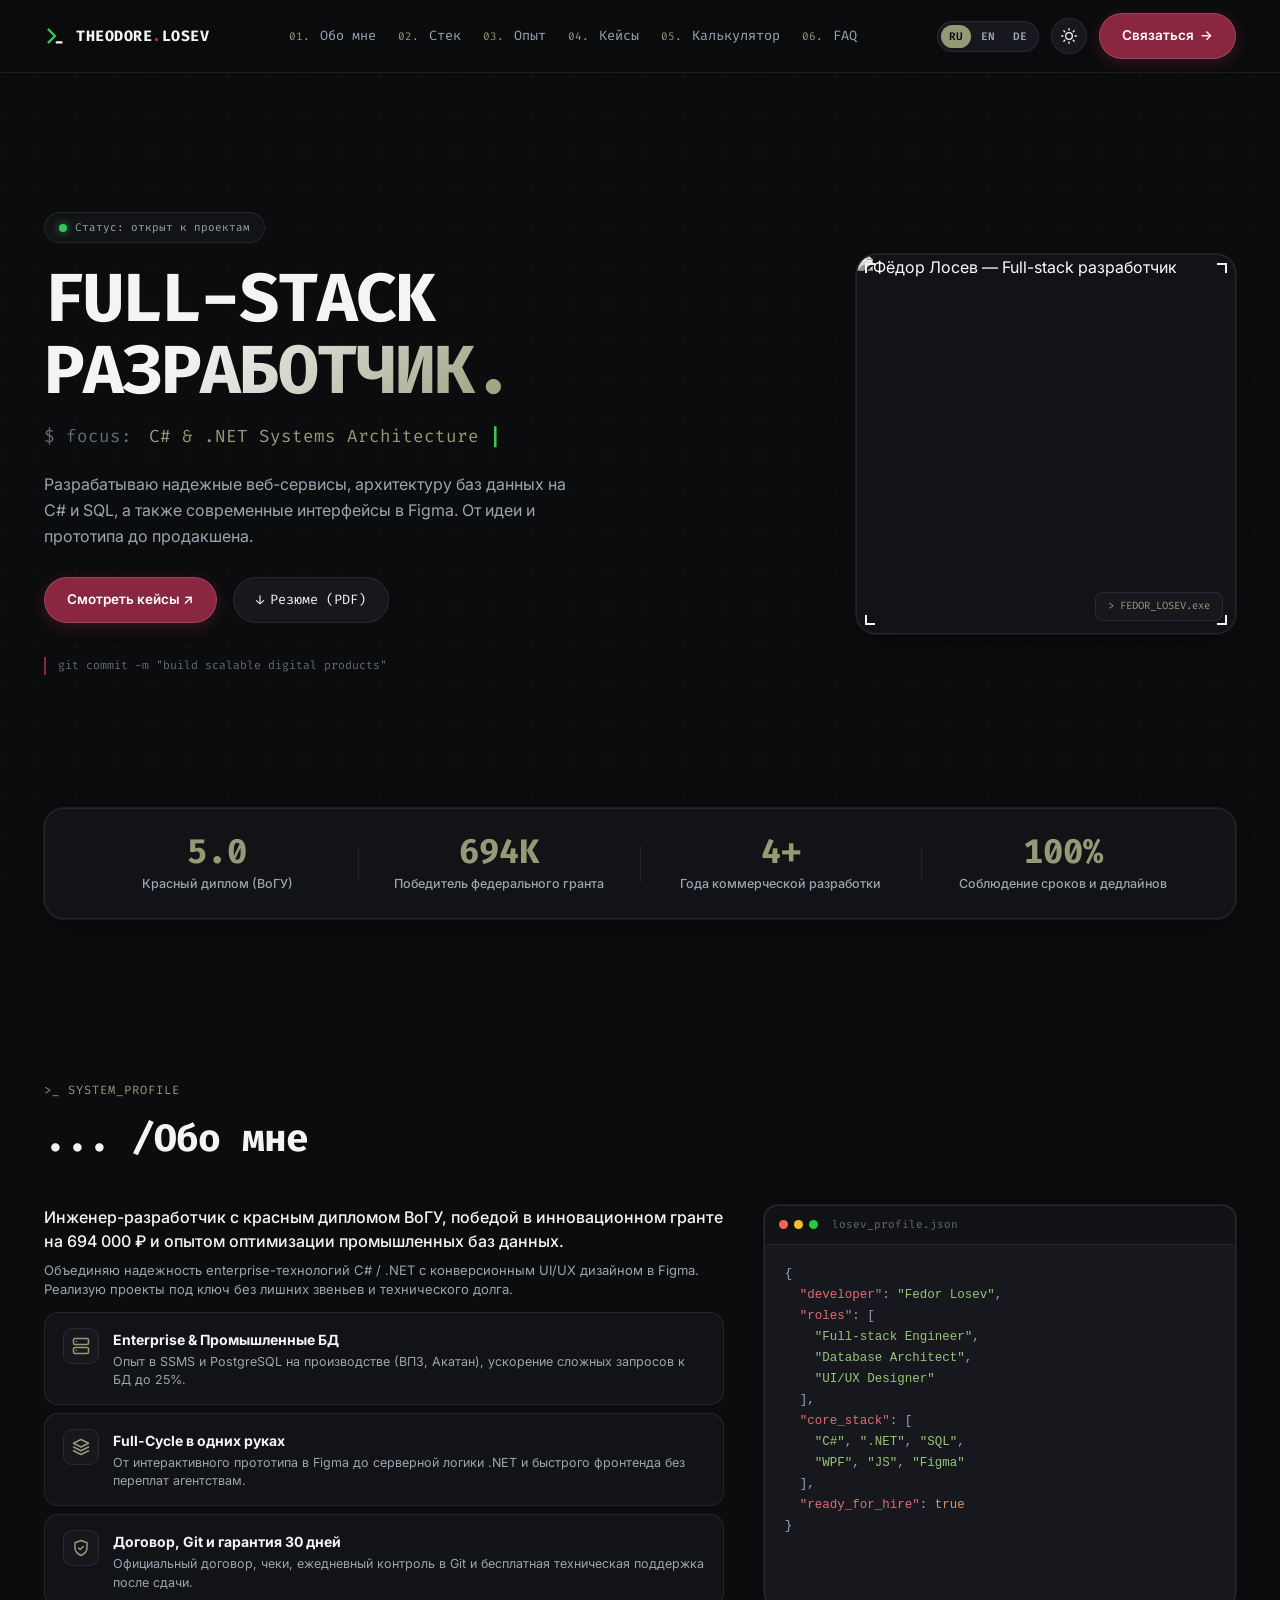
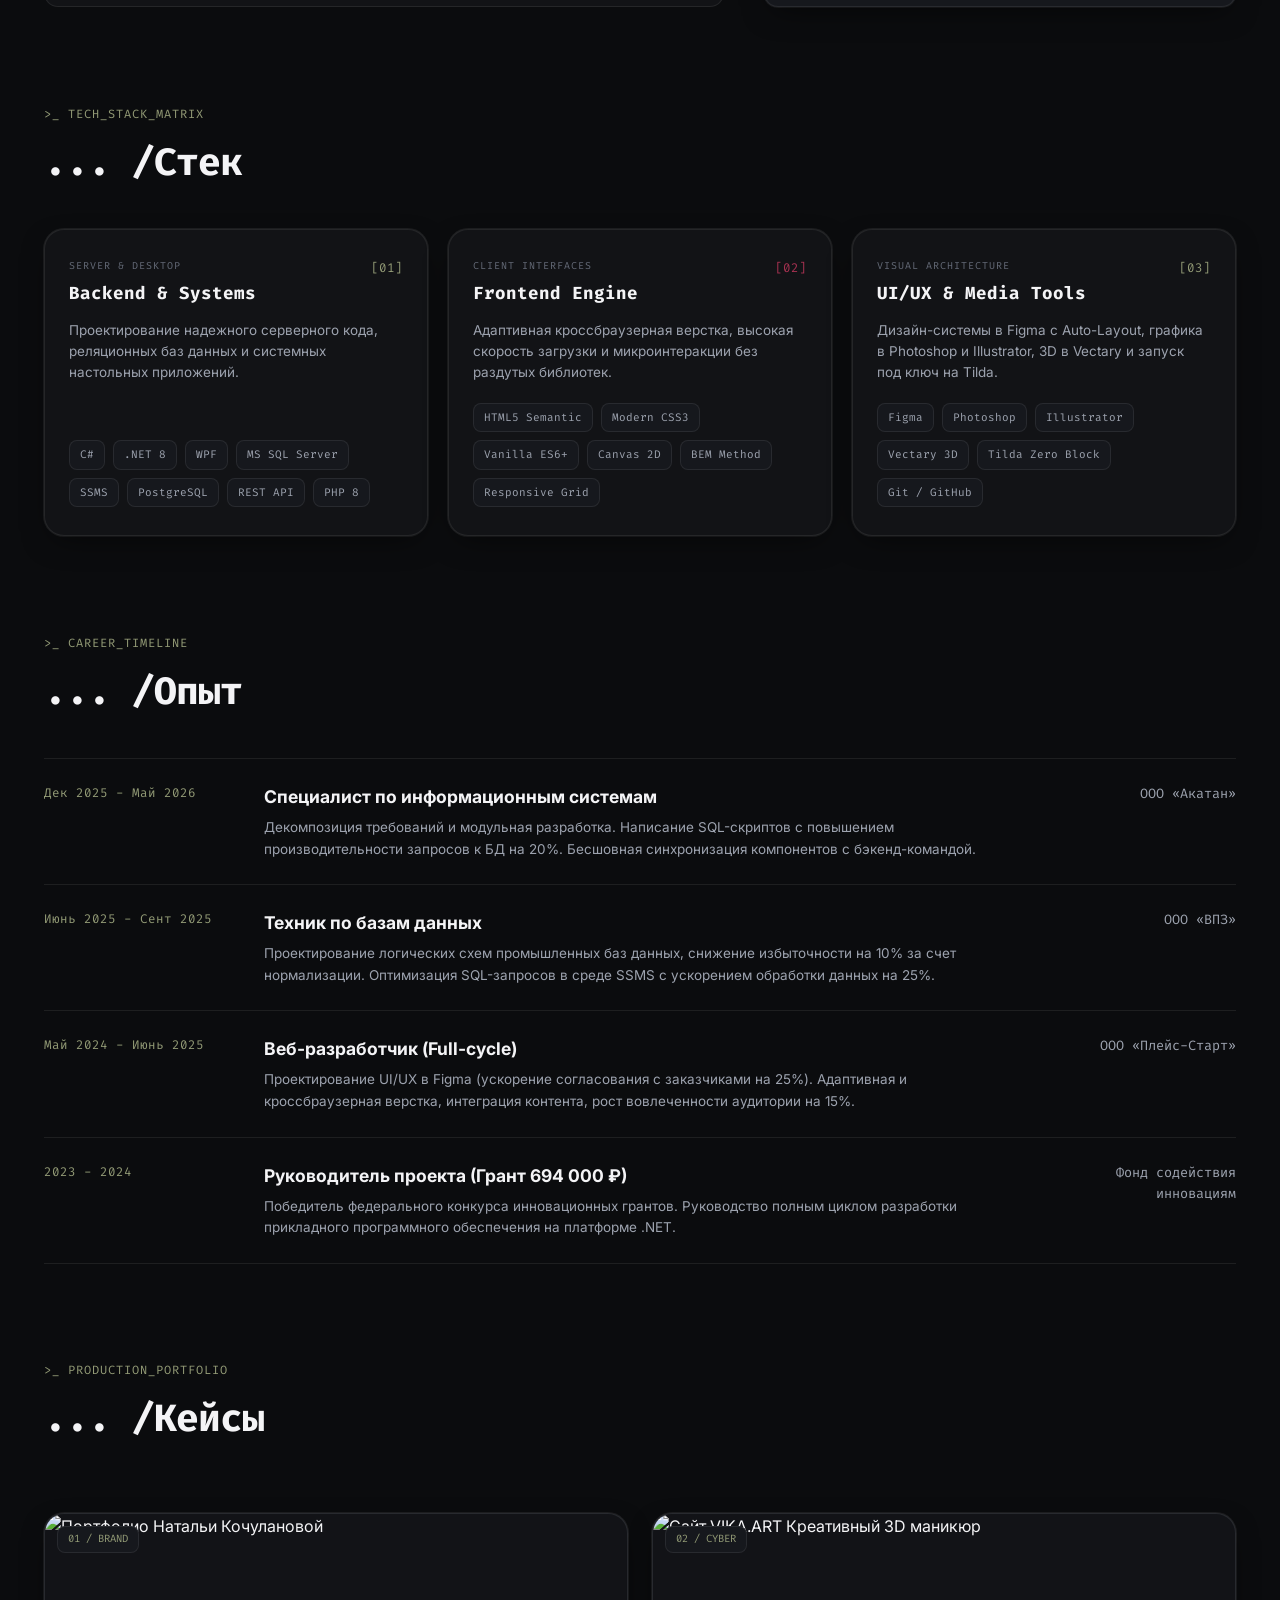
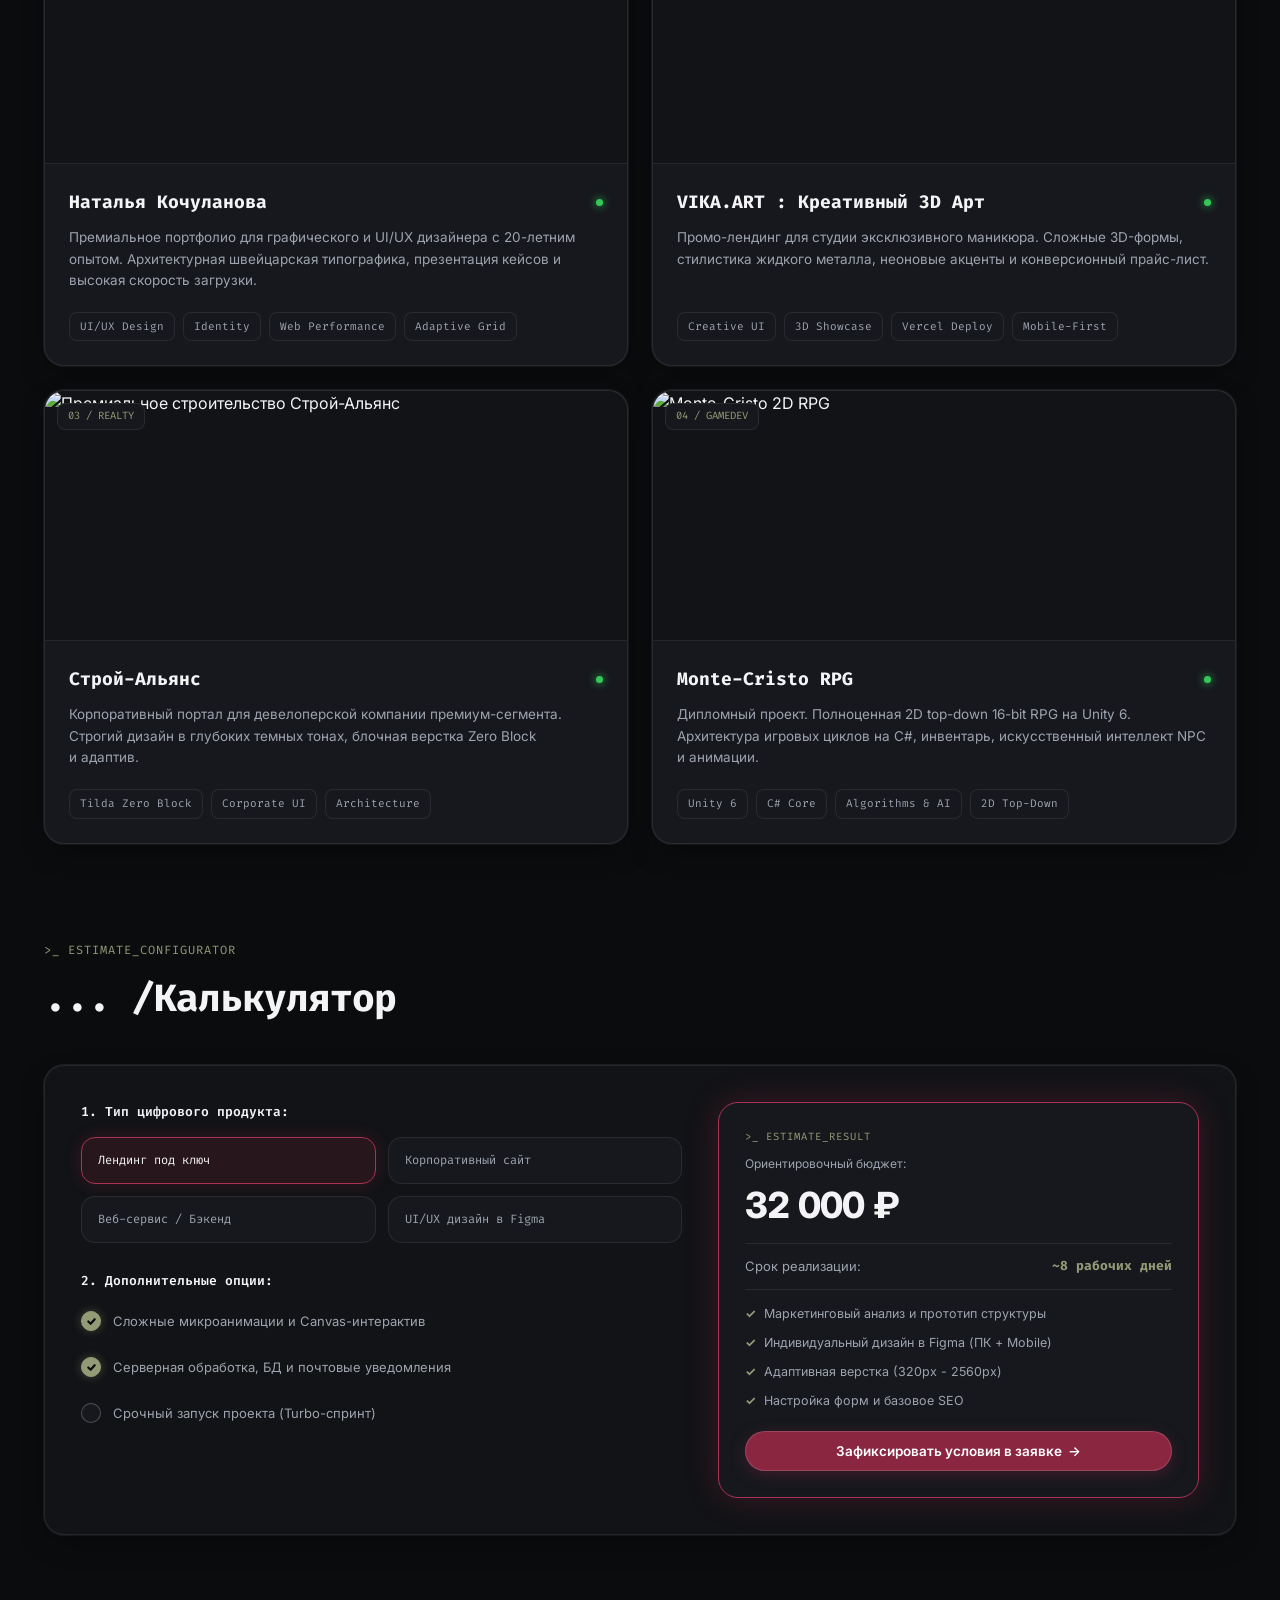
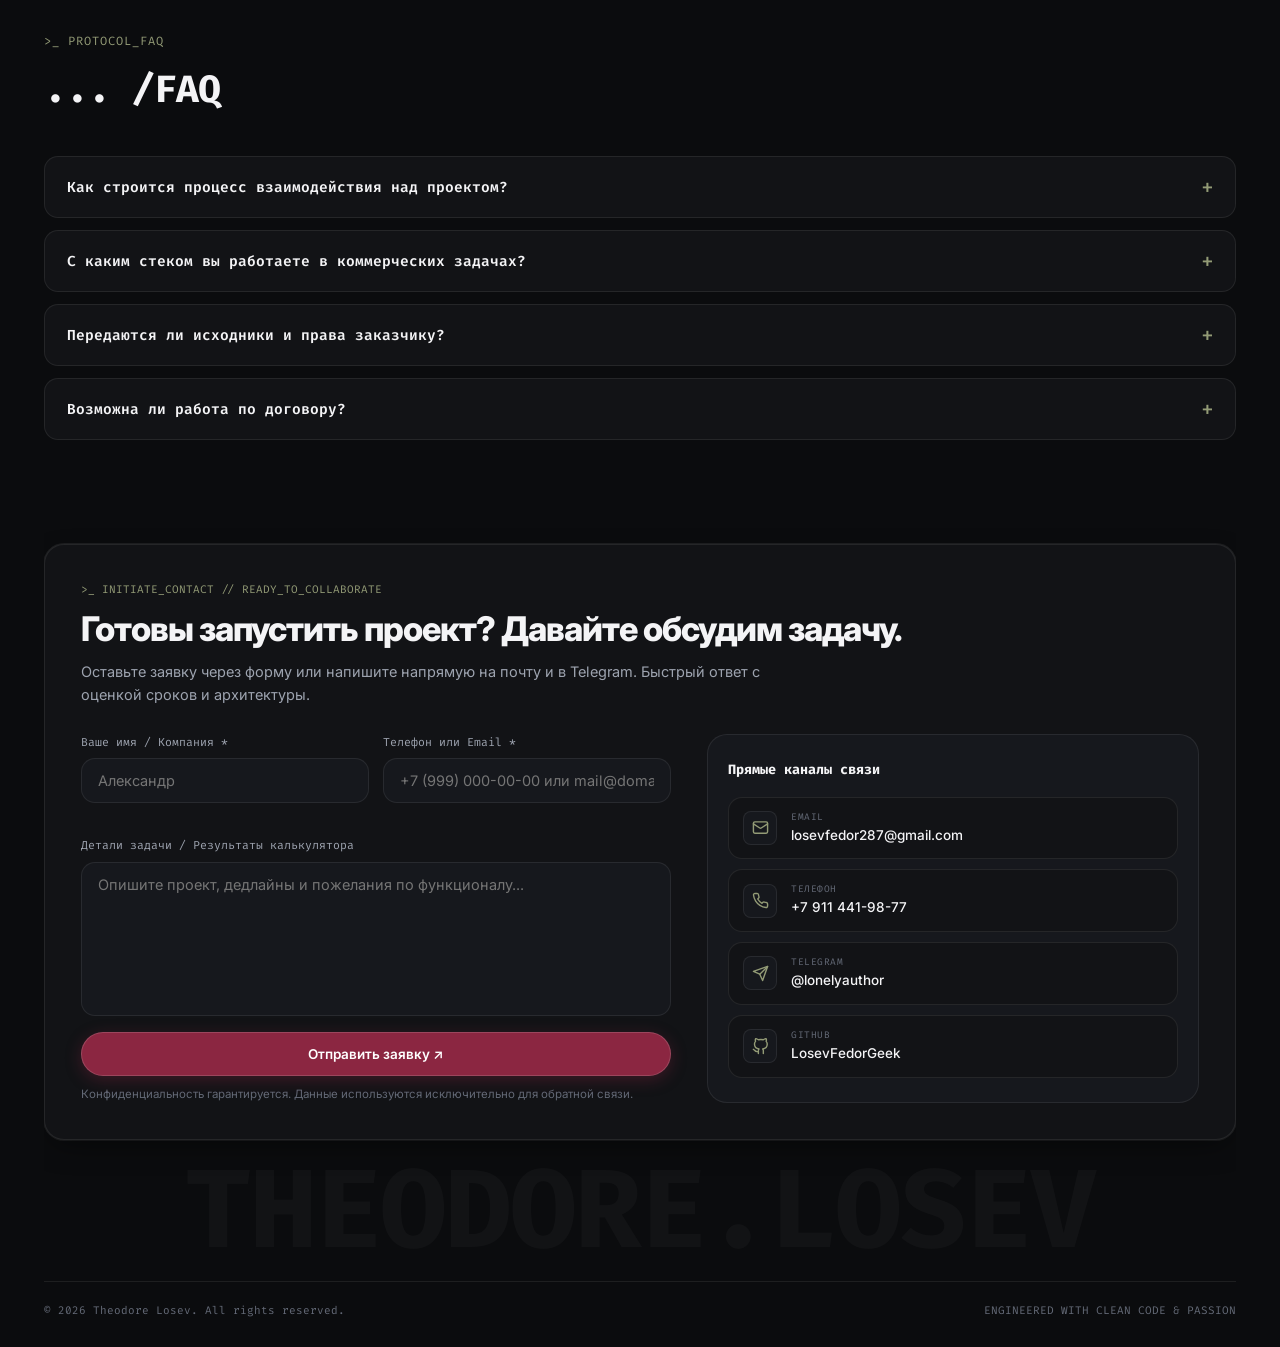
==== commit 59eb7ccc: "streamline header logo and favicon to minimalist vector geometry" ====
--- a/index.html
+++ b/index.html
@@ -1,85 +1,51 @@
 <!doctype html>
 <html lang="ru" class="scroll-smooth" data-theme="dark">
-  <head>
-    <meta charset="UTF-8" />
-    <meta name="viewport" content="width=device-width, initial-scale=1.0" />
-    <link
-      rel="icon"
-      type="image/svg+xml"
-      href="data:image/svg+xml,%3Csvg xmlns='http://www.w3.org/2000/svg' viewBox='0 0 32 32' fill='none'%3E%3Crect width='32' height='32' rx='7' fill='%230b0c0e'/%3E%3Cpath d='M7 10l7 6-7 6' stroke='%2334c759' stroke-width='2.6' stroke-linecap='round' stroke-linejoin='round'/%3E%3Cpath d='M17 22h8' stroke='%23f4f4f6' stroke-width='2.6' stroke-linecap='round'/%3E%3C/svg%3E"
-    />
-    <title>
-      Фёдор Лосев — Full-stack разработчик &amp; UI/UX архитектор | Разработка
-      ПО и сайтов под ключ
-    </title>
-    <meta
-      name="description"
-      content="Профессиональная разработка веб-сервисов, высоконагруженных баз данных на C# и SQL, продающих сайтов и интерфейсов в Figma. Чистый код, гарантия дедлайнов."
-    />
-    <meta
-      name="keywords"
-      content="Фёдор Лосев, веб-разработчик, создание сайтов под ключ, C#, .NET, SQL, разработка баз данных, UI/UX дизайнер Figma, заказать лендинг, заказать сайт"
-    />
-    <meta name="author" content="Фёдор Лосев" />
-    <meta name="robots" content="index, follow" />
-    <link rel="canonical" href="https://theodorelosev.ru/" />
-
-    <meta property="og:locale" content="ru_RU" />
-    <meta property="og:type" content="website" />
-    <meta property="og:url" content="https://theodorelosev.ru/" />
-    <meta property="og:site_name" content="THEODORE.LOSEV | Portfolio" />
-    <meta
-      property="og:title"
-      content="Фёдор Лосев — Full-stack разработчик &amp; UI/UX архитектор"
-    />
-    <meta
-      property="og:description"
-      content="Разработка надежного ПО, баз данных на C# и SQL, продающих интерфейсов в Figma под ключ."
-    />
-    <meta
-      property="og:image"
-      content="https://theodorelosev.ru/og-cover.jpg?v=9.0"
-    />
-    <meta
-      property="og:image:secure_url"
-      content="https://theodorelosev.ru/og-cover.jpg?v=9.0"
-    />
-    <meta property="og:image:type" content="image/jpeg" />
-    <meta property="og:image:width" content="1200" />
-    <meta property="og:image:height" content="630" />
-    <meta
-      property="og:image:alt"
-      content="Фёдор Лосев — Full-stack разработчик &amp; UI/UX архитектор"
-    />
-
-    <meta
-      property="vk:image"
-      content="https://theodorelosev.ru/og-cover.jpg?v=9.0"
-    />
-    <link rel="image_src" href="https://theodorelosev.ru/og-cover.jpg?v=9.0" />
-
-    <meta name="twitter:card" content="summary_large_image" />
-    <meta
-      name="twitter:title"
-      content="Фёдор Лосев — Full-stack разработчик &amp; UI/UX архитектор"
-    />
-    <meta
-      name="twitter:description"
-      content="Разработка надежного ПО, баз данных C# и SQL, премиальный UI/UX дизайн."
-    />
-    <meta
-      name="twitter:image"
-      content="https://theodorelosev.ru/og-cover.jpg?v=9.0"
-    />
-
-    <link rel="preconnect" href="https://fonts.googleapis.com" />
-    <link rel="preconnect" href="https://fonts.gstatic.com" crossorigin />
-    <link
-      href="https://fonts.googleapis.com/css2?family=Fira+Code:wght@400;500;600;700&family=Inter:wght@300;400;500;600;700;800&display=swap"
-      rel="stylesheet"
-    />
-    <link rel="stylesheet" href="style.css?v=9.0.0" />
-    <script type="application/ld+json">
+
+<head>
+  <meta charset="UTF-8" />
+  <meta name="viewport" content="width=device-width, initial-scale=1.0" />
+  <link rel="icon" type="image/svg+xml"
+    href="data:image/svg+xml,%3Csvg xmlns='http://www.w3.org/2000/svg' viewBox='0 0 24 24' fill='none'%3E%3Cpath d='M5 5l7 7-7 7' stroke='%2334c759' stroke-width='2.6' stroke-linecap='round' stroke-linejoin='round'/%3E%3Cpath d='M14 19h5' stroke='%23f4f4f6' stroke-width='2.6' stroke-linecap='round'/%3E%3C/svg%3E" />
+  <title>
+    Фёдор Лосев — Full-stack разработчик &amp; UI/UX архитектор | Разработка ПО и сайтов под ключ
+  </title>
+  <meta name="description"
+    content="Профессиональная разработка веб-сервисов, высоконагруженных баз данных на C# и SQL, продающих сайтов и интерфейсов в Figma. Чистый код, гарантия дедлайнов." />
+  <meta name="keywords"
+    content="Фёдор Лосев, веб-разработчик, создание сайтов под ключ, C#, .NET, SQL, разработка баз данных, UI/UX дизайнер Figma, заказать лендинг, заказать сайт" />
+  <meta name="author" content="Фёдор Лосев" />
+  <meta name="robots" content="index, follow" />
+  <link rel="canonical" href="https://theodorelosev.ru/" />
+
+  <meta property="og:locale" content="ru_RU" />
+  <meta property="og:type" content="website" />
+  <meta property="og:url" content="https://theodorelosev.ru/" />
+  <meta property="og:site_name" content="THEODORE.LOSEV | Portfolio" />
+  <meta property="og:title" content="Фёдор Лосев — Full-stack разработчик &amp; UI/UX архитектор" />
+  <meta property="og:description"
+    content="Разработка надежного ПО, баз данных на C# и SQL, продающих интерфейсов в Figma под ключ." />
+  <meta property="og:image" content="https://theodorelosev.ru/og-cover.jpg?v=9.0" />
+  <meta property="og:image:secure_url" content="https://theodorelosev.ru/og-cover.jpg?v=9.0" />
+  <meta property="og:image:type" content="image/jpeg" />
+  <meta property="og:image:width" content="1200" />
+  <meta property="og:image:height" content="630" />
+  <meta property="og:image:alt" content="Фёдор Лосев — Full-stack разработчик &amp; UI/UX архитектор" />
+
+  <meta property="vk:image" content="https://theodorelosev.ru/og-cover.jpg?v=9.0" />
+  <link rel="image_src" href="https://theodorelosev.ru/og-cover.jpg?v=9.0" />
+
+  <meta name="twitter:card" content="summary_large_image" />
+  <meta name="twitter:title" content="Фёдор Лосев — Full-stack разработчик &amp; UI/UX архитектор" />
+  <meta name="twitter:description" content="Разработка надежного ПО, баз данных C# и SQL, премиальный UI/UX дизайн." />
+  <meta name="twitter:image" content="https://theodorelosev.ru/og-cover.jpg?v=9.0" />
+
+  <link rel="preconnect" href="https://fonts.googleapis.com" />
+  <link rel="preconnect" href="https://fonts.gstatic.com" crossorigin />
+  <link
+    href="https://fonts.googleapis.com/css2?family=Fira+Code:wght@400;500;600;700&family=Inter:wght@300;400;500;600;700;800&display=swap"
+    rel="stylesheet" />
+  <link rel="stylesheet" href="style.css?v=9.3.0" />
+  <script type="application/ld+json">
       {
         "@context": "https://schema.org",
         "@graph": [
@@ -126,463 +92,313 @@
         ]
       }
     </script>
-  </head>
-  <body>
-    <canvas
-      id="ambient-canvas"
-      class="ambient-canvas"
-      aria-hidden="true"
-    ></canvas>
-    <div class="scroll-progress-bar" id="progressBar" aria-hidden="true"></div>
-
-    <header class="header-wrapper" id="header">
-      <div class="container header">
-        <a href="#" class="brand-logo" aria-label="Home">
-          <span class="prompt-sym animated-prompt">&gt;_</span>
-          <span class="brand-name"
-            >THEODORE<span class="brand-dot">.</span>LOSEV</span
-          >
+</head>
+
+<body>
+  <canvas id="ambient-canvas" class="ambient-canvas" aria-hidden="true"></canvas>
+  <div class="scroll-progress-bar" id="progressBar" aria-hidden="true"></div>
+
+  <header class="header-wrapper" id="header">
+    <div class="container header">
+      <a href="#" class="brand-logo" aria-label="Home">
+        <svg class="brand-icon-svg" viewBox="0 0 24 24" width="22" height="22" fill="none" aria-hidden="true">
+          <path d="M5 5L12 12L5 19" class="logo-chevron" />
+          <path d="M14 19H19" class="logo-cursor" />
+        </svg>
+        <span class="brand-name">THEODORE<span class="brand-dot">.</span>LOSEV</span>
+      </a>
+
+      <nav class="nav" id="navMenu">
+        <a href="#about" class="nav-link"><span class="nav-num">01.</span>
+          <span data-i18n="nav_about">Обо мне</span></a>
+        <a href="#skills" class="nav-link"><span class="nav-num">02.</span>
+          <span data-i18n="nav_skills">Стек</span></a>
+        <a href="#experience" class="nav-link"><span class="nav-num">03.</span>
+          <span data-i18n="nav_experience">Опыт</span></a>
+        <a href="#projects" class="nav-link"><span class="nav-num">04.</span>
+          <span data-i18n="nav_projects">Кейсы</span></a>
+        <a href="#calculator" class="nav-link"><span class="nav-num">05.</span>
+          <span data-i18n="nav_calc">Калькулятор</span></a>
+        <a href="#faq" class="nav-link"><span class="nav-num">06.</span>
+          <span data-i18n="nav_faq">FAQ</span></a>
+      </nav>
+
+      <div class="header-actions">
+        <div class="lang-switcher desktop-controls" role="group" aria-label="Language">
+          <button type="button" class="lang-btn active" data-lang="ru">
+            RU
+          </button>
+          <button type="button" class="lang-btn" data-lang="en">EN</button>
+          <button type="button" class="lang-btn" data-lang="de">DE</button>
+        </div>
+
+        <button type="button" class="theme-toggle-btn desktop-controls" id="themeToggle" aria-label="Переключить тему">
+          <svg class="theme-icon sun-icon" viewBox="0 0 24 24" fill="none" stroke="currentColor" stroke-width="2"
+            stroke-linecap="round" stroke-linejoin="round">
+            <circle cx="12" cy="12" r="5"></circle>
+            <line x1="12" y1="1" x2="12" y2="3"></line>
+            <line x1="12" y1="21" x2="12" y2="23"></line>
+            <line x1="4.22" y1="4.22" x2="5.64" y2="5.64"></line>
+            <line x1="18.36" y1="18.36" x2="19.78" y2="19.78"></line>
+            <line x1="1" y1="12" x2="3" y2="12"></line>
+            <line x1="21" y1="12" x2="23" y2="12"></line>
+            <line x1="4.22" y1="19.78" x2="5.64" y2="18.36"></line>
+            <line x1="18.36" y1="5.64" x2="19.78" y2="4.22"></line>
+          </svg>
+          <svg class="theme-icon moon-icon" viewBox="0 0 24 24" fill="none" stroke="currentColor" stroke-width="2"
+            stroke-linecap="round" stroke-linejoin="round">
+            <path d="M21 12.79A9 9 0 1 1 11.21 3 7 7 0 0 0 21 12.79z"></path>
+          </svg>
+        </button>
+
+        <a href="#contact" class="btn-primary desktop-only">
+          <span class="btn-inner"><span data-i18n="btn_contact">Связаться</span>
+            <span class="arrow">→</span></span>
         </a>
 
-        <nav class="nav" id="navMenu">
-          <a href="#about" class="nav-link"
-            ><span class="nav-num">01.</span>
-            <span data-i18n="nav_about">Обо мне</span></a
-          >
-          <a href="#skills" class="nav-link"
-            ><span class="nav-num">02.</span>
-            <span data-i18n="nav_skills">Стек</span></a
-          >
-          <a href="#experience" class="nav-link"
-            ><span class="nav-num">03.</span>
-            <span data-i18n="nav_experience">Опыт</span></a
-          >
-          <a href="#projects" class="nav-link"
-            ><span class="nav-num">04.</span>
-            <span data-i18n="nav_projects">Кейсы</span></a
-          >
-          <a href="#calculator" class="nav-link"
-            ><span class="nav-num">05.</span>
-            <span data-i18n="nav_calc">Калькулятор</span></a
-          >
-          <a href="#faq" class="nav-link"
-            ><span class="nav-num">06.</span>
-            <span data-i18n="nav_faq">FAQ</span></a
-          >
-        </nav>
-
-        <div class="header-actions">
-          <div
-            class="lang-switcher desktop-controls"
-            role="group"
-            aria-label="Language"
-          >
-            <button type="button" class="lang-btn active" data-lang="ru">
-              RU
-            </button>
-            <button type="button" class="lang-btn" data-lang="en">EN</button>
-            <button type="button" class="lang-btn" data-lang="de">DE</button>
-          </div>
-
-          <button
-            type="button"
-            class="theme-toggle-btn desktop-controls"
-            id="themeToggle"
-            aria-label="Переключить тему"
-          >
-            <svg
-              class="theme-icon sun-icon"
-              viewBox="0 0 24 24"
-              fill="none"
-              stroke="currentColor"
-              stroke-width="2"
-              stroke-linecap="round"
-              stroke-linejoin="round"
-            >
-              <circle cx="12" cy="12" r="5"></circle>
-              <line x1="12" y1="1" x2="12" y2="3"></line>
-              <line x1="12" y1="21" x2="12" y2="23"></line>
-              <line x1="4.22" y1="4.22" x2="5.64" y2="5.64"></line>
-              <line x1="18.36" y1="18.36" x2="19.78" y2="19.78"></line>
-              <line x1="1" y1="12" x2="3" y2="12"></line>
-              <line x1="21" y1="12" x2="23" y2="12"></line>
-              <line x1="4.22" y1="19.78" x2="5.64" y2="18.36"></line>
-              <line x1="18.36" y1="5.64" x2="19.78" y2="4.22"></line>
-            </svg>
-            <svg
-              class="theme-icon moon-icon"
-              viewBox="0 0 24 24"
-              fill="none"
-              stroke="currentColor"
-              stroke-width="2"
-              stroke-linecap="round"
-              stroke-linejoin="round"
-            >
-              <path d="M21 12.79A9 9 0 1 1 11.21 3 7 7 0 0 0 21 12.79z"></path>
-            </svg>
+        <button class="burger-btn" id="burgerBtn" aria-label="Открыть меню" aria-expanded="false">
+          <span class="burger-line"></span>
+          <span class="burger-line"></span>
+        </button>
+      </div>
+    </div>
+  </header>
+
+  <div class="mobile-menu" id="mobileMenu">
+    <div class="mobile-menu-inner">
+      <nav class="mobile-nav">
+        <a href="#about" class="mobile-link"><span>// 01</span> <span data-i18n="nav_about">Обо мне</span></a>
+        <a href="#skills" class="mobile-link"><span>// 02</span> <span data-i18n="nav_skills">Стек</span></a>
+        <a href="#experience" class="mobile-link"><span>// 03</span> <span data-i18n="nav_experience">Опыт</span></a>
+        <a href="#projects" class="mobile-link"><span>// 04</span> <span data-i18n="nav_projects">Кейсы</span></a>
+        <a href="#calculator" class="mobile-link"><span>// 05</span> <span data-i18n="nav_calc">Калькулятор</span></a>
+        <a href="#faq" class="mobile-link"><span>// 06</span> <span data-i18n="nav_faq">FAQ</span></a>
+        <a href="#contact" class="mobile-link highlight"><span>// 07</span>
+          <span data-i18n="btn_contact">Связаться</span></a>
+      </nav>
+
+      <div class="mobile-actions-bar">
+        <div class="lang-switcher" role="group" aria-label="Language Mobile">
+          <button type="button" class="lang-btn active" data-lang="ru">
+            RU
           </button>
-
-          <a href="#contact" class="btn-primary desktop-only">
-            <span class="btn-inner"
-              ><span data-i18n="btn_contact">Связаться</span>
-              <span class="arrow">→</span></span
-            >
+          <button type="button" class="lang-btn" data-lang="en">EN</button>
+          <button type="button" class="lang-btn" data-lang="de">DE</button>
+        </div>
+
+        <button type="button" class="theme-toggle-btn" id="themeToggleMobile" aria-label="Переключить тему">
+          <svg class="theme-icon sun-icon" viewBox="0 0 24 24" fill="none" stroke="currentColor" stroke-width="2"
+            stroke-linecap="round" stroke-linejoin="round">
+            <circle cx="12" cy="12" r="5"></circle>
+            <line x1="12" y1="1" x2="12" y2="3"></line>
+            <line x1="12" y1="21" x2="12" y2="23"></line>
+            <line x1="4.22" y1="4.22" x2="5.64" y2="5.64"></line>
+            <line x1="18.36" y1="18.36" x2="19.78" y2="19.78"></line>
+            <line x1="1" y1="12" x2="3" y2="12"></line>
+            <line x1="21" y1="12" x2="23" y2="12"></line>
+            <line x1="4.22" y1="19.78" x2="5.64" y2="18.36"></line>
+            <line x1="18.36" y1="5.64" x2="19.78" y2="4.22"></line>
+          </svg>
+          <svg class="theme-icon moon-icon" viewBox="0 0 24 24" fill="none" stroke="currentColor" stroke-width="2"
+            stroke-linecap="round" stroke-linejoin="round">
+            <path d="M21 12.79A9 9 0 1 1 11.21 3 7 7 0 0 0 21 12.79z"></path>
+          </svg>
+        </button>
+      </div>
+
+      <div class="mobile-contacts">
+        <a href="mailto:losevfedor287@gmail.com">losevfedor287@gmail.com</a>
+        <a href="tel:+79114419877">+7 911 441-98-77</a>
+      </div>
+    </div>
+  </div>
+
+  <main class="container main-content">
+    <section class="hero" id="hero">
+      <div class="hero-content">
+        <div class="badge fade-up">
+          <span class="dot"></span>
+          <span class="badge-text" data-i18n="hero_badge">Статус: открыт к проектам</span>
+        </div>
+
+        <h1 class="hero-title fade-up" data-delay="100">
+          <span data-i18n="hero_title_1">FULL-STACK</span><br />
+          <span class="gradient-text" data-i18n="hero_title_2">РАЗРАБОТЧИК.</span>
+        </h1>
+
+        <div class="typewriter-container fade-up" data-delay="150">
+          <span class="console-prefix">$ focus:</span>
+          <span class="typewriter-text" id="typewriter"></span>
+          <span class="cursor">|</span>
+        </div>
+
+        <p class="hero-subtitle fade-up" data-delay="200" data-i18n="hero_subtitle">
+          Разрабатываю надежные веб-сервисы, архитектуру баз данных на&nbsp;C#
+          и&nbsp;SQL, а&nbsp;также современные интерфейсы в&nbsp;Figma.
+          От&nbsp;идеи и&nbsp;прототипа до&nbsp;продакшена.
+        </p>
+
+        <div class="hero-cta-group fade-up" data-delay="250">
+          <a href="#projects" class="btn-primary">
+            <span class="btn-inner" data-i18n="btn_projects">Смотреть кейсы ↗</span>
           </a>
-
-          <button
-            class="burger-btn"
-            id="burgerBtn"
-            aria-label="Открыть меню"
-            aria-expanded="false"
-          >
-            <span class="burger-line"></span>
-            <span class="burger-line"></span>
-          </button>
-        </div>
-      </div>
-    </header>
-
-    <div class="mobile-menu" id="mobileMenu">
-      <div class="mobile-menu-inner">
-        <nav class="mobile-nav">
-          <a href="#about" class="mobile-link"
-            ><span>// 01</span> <span data-i18n="nav_about">Обо мне</span></a
-          >
-          <a href="#skills" class="mobile-link"
-            ><span>// 02</span> <span data-i18n="nav_skills">Стек</span></a
-          >
-          <a href="#experience" class="mobile-link"
-            ><span>// 03</span> <span data-i18n="nav_experience">Опыт</span></a
-          >
-          <a href="#projects" class="mobile-link"
-            ><span>// 04</span> <span data-i18n="nav_projects">Кейсы</span></a
-          >
-          <a href="#calculator" class="mobile-link"
-            ><span>// 05</span> <span data-i18n="nav_calc">Калькулятор</span></a
-          >
-          <a href="#faq" class="mobile-link"
-            ><span>// 06</span> <span data-i18n="nav_faq">FAQ</span></a
-          >
-          <a href="#contact" class="mobile-link highlight"
-            ><span>// 07</span>
-            <span data-i18n="btn_contact">Связаться</span></a
-          >
-        </nav>
-
-        <div class="mobile-actions-bar">
-          <div class="lang-switcher" role="group" aria-label="Language Mobile">
-            <button type="button" class="lang-btn active" data-lang="ru">
-              RU
-            </button>
-            <button type="button" class="lang-btn" data-lang="en">EN</button>
-            <button type="button" class="lang-btn" data-lang="de">DE</button>
-          </div>
-
-          <button
-            type="button"
-            class="theme-toggle-btn"
-            id="themeToggleMobile"
-            aria-label="Переключить тему"
-          >
-            <svg
-              class="theme-icon sun-icon"
-              viewBox="0 0 24 24"
-              fill="none"
-              stroke="currentColor"
-              stroke-width="2"
-              stroke-linecap="round"
-              stroke-linejoin="round"
-            >
-              <circle cx="12" cy="12" r="5"></circle>
-              <line x1="12" y1="1" x2="12" y2="3"></line>
-              <line x1="12" y1="21" x2="12" y2="23"></line>
-              <line x1="4.22" y1="4.22" x2="5.64" y2="5.64"></line>
-              <line x1="18.36" y1="18.36" x2="19.78" y2="19.78"></line>
-              <line x1="1" y1="12" x2="3" y2="12"></line>
-              <line x1="21" y1="12" x2="23" y2="12"></line>
-              <line x1="4.22" y1="19.78" x2="5.64" y2="18.36"></line>
-              <line x1="18.36" y1="5.64" x2="19.78" y2="4.22"></line>
-            </svg>
-            <svg
-              class="theme-icon moon-icon"
-              viewBox="0 0 24 24"
-              fill="none"
-              stroke="currentColor"
-              stroke-width="2"
-              stroke-linecap="round"
-              stroke-linejoin="round"
-            >
-              <path d="M21 12.79A9 9 0 1 1 11.21 3 7 7 0 0 0 21 12.79z"></path>
-            </svg>
-          </button>
-        </div>
-
-        <div class="mobile-contacts">
-          <a href="mailto:losevfedor287@gmail.com">losevfedor287@gmail.com</a>
-          <a href="tel:+79114419877">+7 911 441-98-77</a>
-        </div>
-      </div>
-    </div>
-
-    <main class="container main-content">
-      <section class="hero" id="hero">
-        <div class="hero-content">
-          <div class="badge fade-up">
-            <span class="dot"></span>
-            <span class="badge-text" data-i18n="hero_badge"
-              >Статус: открыт к проектам</span
-            >
-          </div>
-
-          <h1 class="hero-title fade-up" data-delay="100">
-            <span data-i18n="hero_title_1">FULL-STACK</span><br />
-            <span class="gradient-text" data-i18n="hero_title_2"
-              >РАЗРАБОТЧИК.</span
-            >
-          </h1>
-
-          <div class="typewriter-container fade-up" data-delay="150">
-            <span class="console-prefix">$ focus:</span>
-            <span class="typewriter-text" id="typewriter"></span>
-            <span class="cursor">|</span>
-          </div>
-
-          <p
-            class="hero-subtitle fade-up"
-            data-delay="200"
-            data-i18n="hero_subtitle"
-          >
-            Разрабатываю надежные веб-сервисы, архитектуру баз данных на&nbsp;C#
-            и&nbsp;SQL, а&nbsp;также современные интерфейсы в&nbsp;Figma.
-            От&nbsp;идеи и&nbsp;прототипа до&nbsp;продакшена.
+          <a href="CVLosev.pdf" target="_blank" rel="noopener noreferrer" class="btn-secondary">
+            <span class="btn-icon">↓</span>
+            <span data-i18n="btn_resume">Резюме (PDF)</span>
+          </a>
+        </div>
+
+        <div class="hero-terminal-pill fade-up" data-delay="300">
+          <span class="pill-code">git commit -m "build scalable digital products"</span>
+        </div>
+      </div>
+
+      <div class="hero-image-wrapper fade-up" data-delay="200">
+        <div class="photo-card" id="profileCard">
+          <div class="corner-accent top-left"></div>
+          <div class="corner-accent top-right"></div>
+          <div class="corner-accent bottom-left"></div>
+          <div class="corner-accent bottom-right"></div>
+          <img src="IMG_3778.JPG" alt="Фёдор Лосев — Full-stack разработчик" class="profile-photo" />
+          <div class="photo-overlay-tag">
+            <span class="tag-sym">&gt;</span> FEDOR_LOSEV.exe
+          </div>
+        </div>
+      </div>
+    </section>
+
+    <section class="trust-bar fade-up">
+      <div class="metric-item">
+        <div class="metric-num">
+          <span class="counter-val" data-target="5.0" data-decimals="1">5.0</span>
+        </div>
+        <div class="metric-label" data-i18n="trust_diploma">
+          Красный диплом (ВоГУ)
+        </div>
+      </div>
+      <div class="metric-divider"></div>
+      <div class="metric-item">
+        <div class="metric-num">
+          <span class="counter-val" data-target="694" data-decimals="0">694</span>K
+        </div>
+        <div class="metric-label" data-i18n="trust_grant">
+          Победитель федерального гранта
+        </div>
+      </div>
+      <div class="metric-divider"></div>
+      <div class="metric-item">
+        <div class="metric-num">
+          <span class="counter-val" data-target="4" data-decimals="0">4</span>+
+        </div>
+        <div class="metric-label" data-i18n="trust_exp">
+          Года коммерческой разработки
+        </div>
+      </div>
+      <div class="metric-divider"></div>
+      <div class="metric-item">
+        <div class="metric-num">
+          <span class="counter-val" data-target="100" data-decimals="0">100</span>%
+        </div>
+        <div class="metric-label" data-i18n="trust_deadline">
+          Соблюдение сроков и дедлайнов
+        </div>
+      </div>
+    </section>
+
+    <section id="about" class="section about">
+      <div class="section-tag fade-up">&gt;_ SYSTEM_PROFILE</div>
+      <h2 class="section-title fade-up">
+        ... /<span data-i18n="about_title">Обо мне</span>
+      </h2>
+
+      <div class="about-grid">
+        <div class="about-text-col fade-up">
+          <p class="lead-text" data-i18n="about_lead">
+            Инженер-разработчик с&nbsp;красным дипломом ВоГУ, победой
+            в&nbsp;инновационном гранте на&nbsp;694&nbsp;000&nbsp;₽
+            и&nbsp;опытом оптимизации промышленных баз данных.
           </p>
-
-          <div class="hero-cta-group fade-up" data-delay="250">
-            <a href="#projects" class="btn-primary">
-              <span class="btn-inner" data-i18n="btn_projects"
-                >Смотреть кейсы ↗</span
-              >
-            </a>
-            <a
-              href="CVLosev.pdf"
-              target="_blank"
-              rel="noopener noreferrer"
-              class="btn-secondary"
-            >
-              <span class="btn-icon">↓</span>
-              <span data-i18n="btn_resume">Резюме (PDF)</span>
-            </a>
-          </div>
-
-          <div class="hero-terminal-pill fade-up" data-delay="300">
-            <span class="pill-code"
-              >git commit -m "build scalable digital products"</span
-            >
-          </div>
-        </div>
-
-        <div class="hero-image-wrapper fade-up" data-delay="200">
-          <div class="photo-card" id="profileCard">
-            <div class="corner-accent top-left"></div>
-            <div class="corner-accent top-right"></div>
-            <div class="corner-accent bottom-left"></div>
-            <div class="corner-accent bottom-right"></div>
-            <img
-              src="IMG_3778.JPG"
-              alt="Фёдор Лосев — Full-stack разработчик"
-              class="profile-photo"
-            />
-            <div class="photo-overlay-tag">
-              <span class="tag-sym">&gt;</span> FEDOR_LOSEV.exe
-            </div>
-          </div>
-        </div>
-      </section>
-
-      <section class="trust-bar fade-up">
-        <div class="metric-item">
-          <div class="metric-num">
-            <span class="counter-val" data-target="5.0" data-decimals="1"
-              >5.0</span
-            >
-          </div>
-          <div class="metric-label" data-i18n="trust_diploma">
-            Красный диплом (ВоГУ)
-          </div>
-        </div>
-        <div class="metric-divider"></div>
-        <div class="metric-item">
-          <div class="metric-num">
-            <span class="counter-val" data-target="694" data-decimals="0"
-              >694</span
-            >K
-          </div>
-          <div class="metric-label" data-i18n="trust_grant">
-            Победитель федерального гранта
-          </div>
-        </div>
-        <div class="metric-divider"></div>
-        <div class="metric-item">
-          <div class="metric-num">
-            <span class="counter-val" data-target="4" data-decimals="0">4</span
-            >+
-          </div>
-          <div class="metric-label" data-i18n="trust_exp">
-            Года коммерческой разработки
-          </div>
-        </div>
-        <div class="metric-divider"></div>
-        <div class="metric-item">
-          <div class="metric-num">
-            <span class="counter-val" data-target="100" data-decimals="0"
-              >100</span
-            >%
-          </div>
-          <div class="metric-label" data-i18n="trust_deadline">
-            Соблюдение сроков и дедлайнов
-          </div>
-        </div>
-      </section>
-
-      <section id="about" class="section about">
-        <div class="section-tag fade-up">&gt;_ SYSTEM_PROFILE</div>
-        <h2 class="section-title fade-up">
-          ... /<span data-i18n="about_title">Обо мне</span>
-        </h2>
-
-        <div class="about-grid">
-          <div class="about-text-col fade-up">
-            <p class="lead-text" data-i18n="about_lead">
-              Инженер-разработчик с&nbsp;красным дипломом ВоГУ, победой
-              в&nbsp;инновационном гранте на&nbsp;694&nbsp;000&nbsp;₽
-              и&nbsp;опытом оптимизации промышленных баз данных.
-            </p>
-            <p class="secondary-text" data-i18n="about_sub">
-              Объединяю надежность enterprise-технологий C# / .NET
-              с&nbsp;конверсионным UI/UX дизайном в&nbsp;Figma. Реализую проекты
-              под&nbsp;ключ без&nbsp;лишних звеньев и&nbsp;технического долга.
-            </p>
-
-            <div class="authority-cards">
-              <div class="authority-card">
-                <div class="authority-icon-box">
-                  <svg
-                    viewBox="0 0 24 24"
-                    fill="none"
-                    stroke="currentColor"
-                    stroke-width="2"
-                    stroke-linecap="round"
-                    stroke-linejoin="round"
-                  >
-                    <rect
-                      x="2"
-                      y="2"
-                      width="20"
-                      height="8"
-                      rx="2"
-                      ry="2"
-                    ></rect>
-                    <rect
-                      x="2"
-                      y="14"
-                      width="20"
-                      height="8"
-                      rx="2"
-                      ry="2"
-                    ></rect>
-                    <line x1="6" y1="6" x2="6.01" y2="6"></line>
-                    <line x1="6" y1="18" x2="6.01" y2="18"></line>
-                  </svg>
-                </div>
-                <div class="authority-body">
-                  <div class="authority-header">
-                    <strong
-                      class="authority-title"
-                      data-i18n="auth_card_1_title"
-                      >Enterprise &amp; Промышленные БД</strong
-                    >
-                  </div>
-                  <p class="authority-desc" data-i18n="auth_card_1_desc">
-                    Опыт в&nbsp;SSMS и&nbsp;PostgreSQL на&nbsp;производстве
-                    (ВПЗ, Акатан), ускорение сложных запросов к&nbsp;БД
-                    до&nbsp;25%.
-                  </p>
-                </div>
-              </div>
-
-              <div class="authority-card">
-                <div class="authority-icon-box">
-                  <svg
-                    viewBox="0 0 24 24"
-                    fill="none"
-                    stroke="currentColor"
-                    stroke-width="2"
-                    stroke-linecap="round"
-                    stroke-linejoin="round"
-                  >
-                    <polygon points="12 2 2 7 12 12 22 7 12 2"></polygon>
-                    <polyline points="2 17 12 22 22 17"></polyline>
-                    <polyline points="2 12 12 17 22 12"></polyline>
-                  </svg>
-                </div>
-                <div class="authority-body">
-                  <div class="authority-header">
-                    <strong
-                      class="authority-title"
-                      data-i18n="auth_card_2_title"
-                      >Full-Cycle в одних руках</strong
-                    >
-                  </div>
-                  <p class="authority-desc" data-i18n="auth_card_2_desc">
-                    От&nbsp;интерактивного прототипа в&nbsp;Figma
-                    до&nbsp;серверной логики .NET и&nbsp;быстрого фронтенда
-                    без&nbsp;переплат агентствам.
-                  </p>
-                </div>
-              </div>
-
-              <div class="authority-card">
-                <div class="authority-icon-box">
-                  <svg
-                    viewBox="0 0 24 24"
-                    fill="none"
-                    stroke="currentColor"
-                    stroke-width="2"
-                    stroke-linecap="round"
-                    stroke-linejoin="round"
-                  >
-                    <path
-                      d="M12 22s8-4 8-10V5l-8-3-8 3v7c0 6 8 10 8 10z"
-                    ></path>
-                    <polyline points="9 12 11 14 15 10"></polyline>
-                  </svg>
-                </div>
-                <div class="authority-body">
-                  <div class="authority-header">
-                    <strong
-                      class="authority-title"
-                      data-i18n="auth_card_3_title"
-                      >Договор, Git и гарантия 30 дней</strong
-                    >
-                  </div>
-                  <p class="authority-desc" data-i18n="auth_card_3_desc">
-                    Официальный договор, чеки, ежедневный контроль в&nbsp;Git
-                    и&nbsp;бесплатная техническая поддержка после сдачи.
-                  </p>
-                </div>
-              </div>
-            </div>
-          </div>
-
-          <div class="about-code-col fade-up" data-delay="150">
-            <div class="terminal-mockup">
-              <div class="terminal-top">
-                <span class="term-btn term-red"></span>
-                <span class="term-btn term-yellow"></span>
-                <span class="term-btn term-green"></span>
-                <span class="term-title">losev_profile.json</span>
-              </div>
-              <pre class="terminal-body"><code>{
+          <p class="secondary-text" data-i18n="about_sub">
+            Объединяю надежность enterprise-технологий C# / .NET
+            с&nbsp;конверсионным UI/UX дизайном в&nbsp;Figma. Реализую проекты
+            под&nbsp;ключ без&nbsp;лишних звеньев и&nbsp;технического долга.
+          </p>
+
+          <div class="authority-cards">
+            <div class="authority-card">
+              <div class="authority-icon-box">
+                <svg viewBox="0 0 24 24" fill="none" stroke="currentColor" stroke-width="2" stroke-linecap="round"
+                  stroke-linejoin="round">
+                  <rect x="2" y="2" width="20" height="8" rx="2" ry="2"></rect>
+                  <rect x="2" y="14" width="20" height="8" rx="2" ry="2"></rect>
+                  <line x1="6" y1="6" x2="6.01" y2="6"></line>
+                  <line x1="6" y1="18" x2="6.01" y2="18"></line>
+                </svg>
+              </div>
+              <div class="authority-body">
+                <div class="authority-header">
+                  <strong class="authority-title" data-i18n="auth_card_1_title">Enterprise &amp; Промышленные
+                    БД</strong>
+                </div>
+                <p class="authority-desc" data-i18n="auth_card_1_desc">
+                  Опыт в&nbsp;SSMS и&nbsp;PostgreSQL на&nbsp;производстве
+                  (ВПЗ, Акатан), ускорение сложных запросов к&nbsp;БД
+                  до&nbsp;25%.
+                </p>
+              </div>
+            </div>
+
+            <div class="authority-card">
+              <div class="authority-icon-box">
+                <svg viewBox="0 0 24 24" fill="none" stroke="currentColor" stroke-width="2" stroke-linecap="round"
+                  stroke-linejoin="round">
+                  <polygon points="12 2 2 7 12 12 22 7 12 2"></polygon>
+                  <polyline points="2 17 12 22 22 17"></polyline>
+                  <polyline points="2 12 12 17 22 12"></polyline>
+                </svg>
+              </div>
+              <div class="authority-body">
+                <div class="authority-header">
+                  <strong class="authority-title" data-i18n="auth_card_2_title">Full-Cycle в одних руках</strong>
+                </div>
+                <p class="authority-desc" data-i18n="auth_card_2_desc">
+                  От&nbsp;интерактивного прототипа в&nbsp;Figma
+                  до&nbsp;серверной логики .NET и&nbsp;быстрого фронтенда
+                  без&nbsp;переплат агентствам.
+                </p>
+              </div>
+            </div>
+
+            <div class="authority-card">
+              <div class="authority-icon-box">
+                <svg viewBox="0 0 24 24" fill="none" stroke="currentColor" stroke-width="2" stroke-linecap="round"
+                  stroke-linejoin="round">
+                  <path d="M12 22s8-4 8-10V5l-8-3-8 3v7c0 6 8 10 8 10z"></path>
+                  <polyline points="9 12 11 14 15 10"></polyline>
+                </svg>
+              </div>
+              <div class="authority-body">
+                <div class="authority-header">
+                  <strong class="authority-title" data-i18n="auth_card_3_title">Договор, Git и гарантия 30 дней</strong>
+                </div>
+                <p class="authority-desc" data-i18n="auth_card_3_desc">
+                  Официальный договор, чеки, ежедневный контроль в&nbsp;Git
+                  и&nbsp;бесплатная техническая поддержка после сдачи.
+                </p>
+              </div>
+            </div>
+          </div>
+        </div>
+
+        <div class="about-code-col fade-up" data-delay="150">
+          <div class="terminal-mockup">
+            <div class="terminal-top">
+              <span class="term-btn term-red"></span>
+              <span class="term-btn term-yellow"></span>
+              <span class="term-btn term-green"></span>
+              <span class="term-title">losev_profile.json</span>
+            </div>
+            <pre class="terminal-body"><code>{
   <span class="json-key">"developer"</span>: <span class="json-val">"Fedor Losev"</span>,
   <span class="json-key">"roles"</span>: [
     <span class="json-val">"Full-stack Engineer"</span>,
@@ -595,879 +411,646 @@
   ],
   <span class="json-key">"ready_for_hire"</span>: <span class="json-bool">true</span>
 }</code></pre>
-            </div>
-          </div>
-        </div>
-      </section>
-
-      <section id="skills" class="section skills">
-        <div class="section-tag fade-up">&gt;_ TECH_STACK_MATRIX</div>
-        <h2 class="section-title fade-up">
-          ... /<span data-i18n="skills_title">Стек</span>
-        </h2>
-
-        <div class="skills-grid">
-          <div class="skill-card tilt-card fade-up" data-delay="50">
-            <div class="card-header">
-              <div>
-                <span class="card-category">SERVER &amp; DESKTOP</span>
-                <h3 data-i18n="skill_card_1_title">Backend &amp; Systems</h3>
-              </div>
-              <span class="card-number num-khaki">[01]</span>
-            </div>
-            <p class="card-desc" data-i18n="skill_card_1_desc">
-              Проектирование надежного серверного кода, реляционных баз данных
-              и&nbsp;системных настольных приложений.
+          </div>
+        </div>
+      </div>
+    </section>
+
+    <section id="skills" class="section skills">
+      <div class="section-tag fade-up">&gt;_ TECH_STACK_MATRIX</div>
+      <h2 class="section-title fade-up">
+        ... /<span data-i18n="skills_title">Стек</span>
+      </h2>
+
+      <div class="skills-grid">
+        <div class="skill-card tilt-card fade-up" data-delay="50">
+          <div class="card-header">
+            <div>
+              <span class="card-category">SERVER &amp; DESKTOP</span>
+              <h3 data-i18n="skill_card_1_title">Backend &amp; Systems</h3>
+            </div>
+            <span class="card-number num-khaki">[01]</span>
+          </div>
+          <p class="card-desc" data-i18n="skill_card_1_desc">
+            Проектирование надежного серверного кода, реляционных баз данных
+            и&nbsp;системных настольных приложений.
+          </p>
+          <div class="tags">
+            <span>C#</span>
+            <span>.NET 8</span>
+            <span>WPF</span>
+            <span>MS SQL Server</span>
+            <span>SSMS</span>
+            <span>PostgreSQL</span>
+            <span>REST API</span>
+            <span>PHP 8</span>
+          </div>
+        </div>
+
+        <div class="skill-card tilt-card fade-up" data-delay="100">
+          <div class="card-header">
+            <div>
+              <span class="card-category">CLIENT INTERFACES</span>
+              <h3 data-i18n="skill_card_2_title">Frontend Engine</h3>
+            </div>
+            <span class="card-number num-wine">[02]</span>
+          </div>
+          <p class="card-desc" data-i18n="skill_card_2_desc">
+            Адаптивная кроссбраузерная верстка, высокая скорость загрузки
+            и&nbsp;микроинтеракции без раздутых библиотек.
+          </p>
+          <div class="tags">
+            <span>HTML5 Semantic</span>
+            <span>Modern CSS3</span>
+            <span>Vanilla ES6+</span>
+            <span>Canvas 2D</span>
+            <span>BEM Method</span>
+            <span>Responsive Grid</span>
+          </div>
+        </div>
+
+        <div class="skill-card tilt-card fade-up" data-delay="150">
+          <div class="card-header">
+            <div>
+              <span class="card-category">VISUAL ARCHITECTURE</span>
+              <h3 data-i18n="skill_card_3_title">UI/UX &amp; Media Tools</h3>
+            </div>
+            <span class="card-number num-khaki">[03]</span>
+          </div>
+          <p class="card-desc" data-i18n="skill_card_3_desc">
+            Дизайн-системы в&nbsp;Figma с&nbsp;Auto-Layout, графика
+            в&nbsp;Photoshop и&nbsp;Illustrator, 3D в&nbsp;Vectary
+            и&nbsp;запуск под ключ на&nbsp;Tilda.
+          </p>
+          <div class="tags">
+            <span>Figma</span>
+            <span>Photoshop</span>
+            <span>Illustrator</span>
+            <span>Vectary 3D</span>
+            <span>Tilda Zero Block</span>
+            <span>Git / GitHub</span>
+          </div>
+        </div>
+      </div>
+    </section>
+
+    <section id="experience" class="section experience">
+      <div class="section-tag fade-up">&gt;_ CAREER_TIMELINE</div>
+      <h2 class="section-title fade-up">
+        ... /<span data-i18n="exp_title">Опыт</span>
+      </h2>
+
+      <div class="exp-list">
+        <div class="exp-item fade-up">
+          <div class="exp-date" data-i18n="exp_1_date">
+            Дек 2025 - Май 2026
+          </div>
+          <div class="exp-main">
+            <div class="exp-role" data-i18n="exp_1_role">
+              Специалист по информационным системам
+            </div>
+            <div class="exp-desc" data-i18n="exp_1_desc">
+              Декомпозиция требований и&nbsp;модульная разработка. Написание
+              SQL-скриптов с&nbsp;повышением производительности запросов
+              к&nbsp;БД на&nbsp;20%. Бесшовная синхронизация компонентов
+              с&nbsp;бэкенд-командой.
+            </div>
+          </div>
+          <div class="exp-company">ООО «Акатан»</div>
+        </div>
+
+        <div class="exp-item fade-up">
+          <div class="exp-date" data-i18n="exp_2_date">
+            Июнь 2025 - Сент 2025
+          </div>
+          <div class="exp-main">
+            <div class="exp-role" data-i18n="exp_2_role">
+              Техник по базам данных
+            </div>
+            <div class="exp-desc" data-i18n="exp_2_desc">
+              Проектирование логических схем промышленных баз данных, снижение
+              избыточности на&nbsp;10% за&nbsp;счет нормализации. Оптимизация
+              SQL-запросов в&nbsp;среде SSMS с&nbsp;ускорением обработки
+              данных на&nbsp;25%.
+            </div>
+          </div>
+          <div class="exp-company">ООО «ВПЗ»</div>
+        </div>
+
+        <div class="exp-item fade-up">
+          <div class="exp-date" data-i18n="exp_3_date">
+            Май 2024 - Июнь 2025
+          </div>
+          <div class="exp-main">
+            <div class="exp-role" data-i18n="exp_3_role">
+              Веб-разработчик (Full-cycle)
+            </div>
+            <div class="exp-desc" data-i18n="exp_3_desc">
+              Проектирование UI/UX в&nbsp;Figma (ускорение согласования
+              с&nbsp;заказчиками на&nbsp;25%). Адаптивная
+              и&nbsp;кроссбраузерная верстка, интеграция контента, рост
+              вовлеченности аудитории на&nbsp;15%.
+            </div>
+          </div>
+          <div class="exp-company">ООО «Плейс-Старт»</div>
+        </div>
+
+        <div class="exp-item fade-up">
+          <div class="exp-date" data-i18n="exp_4_date">2023 - 2024</div>
+          <div class="exp-main">
+            <div class="exp-role" data-i18n="exp_4_role">
+              Руководитель проекта (Грант 694 000 ₽)
+            </div>
+            <div class="exp-desc" data-i18n="exp_4_desc">
+              Победитель федерального конкурса инновационных грантов.
+              Руководство полным циклом разработки прикладного программного
+              обеспечения на&nbsp;платформе .NET.
+            </div>
+          </div>
+          <div class="exp-company">Фонд содействия инновациям</div>
+        </div>
+      </div>
+    </section>
+
+    <section id="projects" class="section projects">
+      <div class="section-header-wrap fade-up">
+        <div>
+          <div class="section-tag">&gt;_ PRODUCTION_PORTFOLIO</div>
+          <h2 class="section-title">
+            ... /<span data-i18n="projects_title">Кейсы</span>
+          </h2>
+        </div>
+      </div>
+
+      <div class="projects-grid">
+        <article class="project-card tilt-card fade-up" data-project-url="https://nataliakochulanova.ru">
+          <div class="project-image-wrapper">
+            <img src="nataliakochulanova.jpg" alt="Портфолио Натальи Кочулановой" loading="lazy" />
+            <div class="project-hover-overlay">
+              <span class="open-link-badge" data-i18n="badge_open_site">Открыть сайт ↗</span>
+            </div>
+            <div class="project-num-tag">01 / BRAND</div>
+          </div>
+          <div class="project-info">
+            <div class="project-top">
+              <h3 class="project-name" data-i18n="proj_1_name">
+                Наталья Кочуланова
+              </h3>
+              <span class="live-dot" title="Online"></span>
+            </div>
+            <p class="project-summary" data-i18n="proj_1_desc">
+              Премиальное портфолио для графического и&nbsp;UI/UX дизайнера
+              с&nbsp;20-летним опытом. Архитектурная швейцарская типографика,
+              презентация кейсов и&nbsp;высокая скорость загрузки.
             </p>
             <div class="tags">
-              <span>C#</span>
-              <span>.NET 8</span>
-              <span>WPF</span>
-              <span>MS SQL Server</span>
-              <span>SSMS</span>
-              <span>PostgreSQL</span>
-              <span>REST API</span>
-              <span>PHP 8</span>
-            </div>
-          </div>
-
-          <div class="skill-card tilt-card fade-up" data-delay="100">
-            <div class="card-header">
-              <div>
-                <span class="card-category">CLIENT INTERFACES</span>
-                <h3 data-i18n="skill_card_2_title">Frontend Engine</h3>
-              </div>
-              <span class="card-number num-wine">[02]</span>
-            </div>
-            <p class="card-desc" data-i18n="skill_card_2_desc">
-              Адаптивная кроссбраузерная верстка, высокая скорость загрузки
-              и&nbsp;микроинтеракции без раздутых библиотек.
+              <span>UI/UX Design</span>
+              <span>Identity</span>
+              <span>Web Performance</span>
+              <span>Adaptive Grid</span>
+            </div>
+          </div>
+        </article>
+
+        <article class="project-card tilt-card fade-up" data-project-url="https://vika-art.vercel.app">
+          <div class="project-image-wrapper">
+            <img src="vika-art.jpg" alt="Сайт VIKA.ART Креативный 3D маникюр" loading="lazy" />
+            <div class="project-hover-overlay">
+              <span class="open-link-badge" data-i18n="badge_open_site">Открыть сайт ↗</span>
+            </div>
+            <div class="project-num-tag">02 / CYBER</div>
+          </div>
+          <div class="project-info">
+            <div class="project-top">
+              <h3 class="project-name" data-i18n="proj_2_name">
+                VIKA.ART : Креативный 3D Арт
+              </h3>
+              <span class="live-dot" title="Online"></span>
+            </div>
+            <p class="project-summary" data-i18n="proj_2_desc">
+              Промо-лендинг для студии эксклюзивного маникюра. Сложные
+              3D-формы, стилистика жидкого металла, неоновые акценты
+              и&nbsp;конверсионный прайс-лист.
             </p>
             <div class="tags">
-              <span>HTML5 Semantic</span>
-              <span>Modern CSS3</span>
-              <span>Vanilla ES6+</span>
-              <span>Canvas 2D</span>
-              <span>BEM Method</span>
-              <span>Responsive Grid</span>
-            </div>
-          </div>
-
-          <div class="skill-card tilt-card fade-up" data-delay="150">
-            <div class="card-header">
-              <div>
-                <span class="card-category">VISUAL ARCHITECTURE</span>
-                <h3 data-i18n="skill_card_3_title">UI/UX &amp; Media Tools</h3>
-              </div>
-              <span class="card-number num-khaki">[03]</span>
-            </div>
-            <p class="card-desc" data-i18n="skill_card_3_desc">
-              Дизайн-системы в&nbsp;Figma с&nbsp;Auto-Layout, графика
-              в&nbsp;Photoshop и&nbsp;Illustrator, 3D в&nbsp;Vectary
-              и&nbsp;запуск под ключ на&nbsp;Tilda.
+              <span>Creative UI</span>
+              <span>3D Showcase</span>
+              <span>Vercel Deploy</span>
+              <span>Mobile-First</span>
+            </div>
+          </div>
+        </article>
+
+        <article class="project-card tilt-card fade-up" data-project-url="https://buildalliance.tilda.ws">
+          <div class="project-image-wrapper">
+            <img src="buildalliance.jpg" alt="Премиальное строительство Строй-Альянс" loading="lazy" />
+            <div class="project-hover-overlay">
+              <span class="open-link-badge" data-i18n="badge_open_site">Открыть сайт ↗</span>
+            </div>
+            <div class="project-num-tag">03 / REALTY</div>
+          </div>
+          <div class="project-info">
+            <div class="project-top">
+              <h3 class="project-name" data-i18n="proj_3_name">
+                Строй-Альянс
+              </h3>
+              <span class="live-dot" title="Online"></span>
+            </div>
+            <p class="project-summary" data-i18n="proj_3_desc">
+              Корпоративный портал для девелоперской компании
+              премиум-сегмента. Строгий дизайн в&nbsp;глубоких темных тонах,
+              блочная верстка Zero Block и&nbsp;адаптив.
             </p>
             <div class="tags">
-              <span>Figma</span>
-              <span>Photoshop</span>
-              <span>Illustrator</span>
-              <span>Vectary 3D</span>
               <span>Tilda Zero Block</span>
-              <span>Git / GitHub</span>
-            </div>
-          </div>
-        </div>
-      </section>
-
-      <section id="experience" class="section experience">
-        <div class="section-tag fade-up">&gt;_ CAREER_TIMELINE</div>
-        <h2 class="section-title fade-up">
-          ... /<span data-i18n="exp_title">Опыт</span>
-        </h2>
-
-        <div class="exp-list">
-          <div class="exp-item fade-up">
-            <div class="exp-date" data-i18n="exp_1_date">
-              Дек 2025 - Май 2026
-            </div>
-            <div class="exp-main">
-              <div class="exp-role" data-i18n="exp_1_role">
-                Специалист по информационным системам
-              </div>
-              <div class="exp-desc" data-i18n="exp_1_desc">
-                Декомпозиция требований и&nbsp;модульная разработка. Написание
-                SQL-скриптов с&nbsp;повышением производительности запросов
-                к&nbsp;БД на&nbsp;20%. Бесшовная синхронизация компонентов
-                с&nbsp;бэкенд-командой.
-              </div>
-            </div>
-            <div class="exp-company">ООО «Акатан»</div>
-          </div>
-
-          <div class="exp-item fade-up">
-            <div class="exp-date" data-i18n="exp_2_date">
-              Июнь 2025 - Сент 2025
-            </div>
-            <div class="exp-main">
-              <div class="exp-role" data-i18n="exp_2_role">
-                Техник по базам данных
-              </div>
-              <div class="exp-desc" data-i18n="exp_2_desc">
-                Проектирование логических схем промышленных баз данных, снижение
-                избыточности на&nbsp;10% за&nbsp;счет нормализации. Оптимизация
-                SQL-запросов в&nbsp;среде SSMS с&nbsp;ускорением обработки
-                данных на&nbsp;25%.
-              </div>
-            </div>
-            <div class="exp-company">ООО «ВПЗ»</div>
-          </div>
-
-          <div class="exp-item fade-up">
-            <div class="exp-date" data-i18n="exp_3_date">
-              Май 2024 - Июнь 2025
-            </div>
-            <div class="exp-main">
-              <div class="exp-role" data-i18n="exp_3_role">
-                Веб-разработчик (Full-cycle)
-              </div>
-              <div class="exp-desc" data-i18n="exp_3_desc">
-                Проектирование UI/UX в&nbsp;Figma (ускорение согласования
-                с&nbsp;заказчиками на&nbsp;25%). Адаптивная
-                и&nbsp;кроссбраузерная верстка, интеграция контента, рост
-                вовлеченности аудитории на&nbsp;15%.
-              </div>
-            </div>
-            <div class="exp-company">ООО «Плейс-Старт»</div>
-          </div>
-
-          <div class="exp-item fade-up">
-            <div class="exp-date" data-i18n="exp_4_date">2023 - 2024</div>
-            <div class="exp-main">
-              <div class="exp-role" data-i18n="exp_4_role">
-                Руководитель проекта (Грант 694 000 ₽)
-              </div>
-              <div class="exp-desc" data-i18n="exp_4_desc">
-                Победитель федерального конкурса инновационных грантов.
-                Руководство полным циклом разработки прикладного программного
-                обеспечения на&nbsp;платформе .NET.
-              </div>
-            </div>
-            <div class="exp-company">Фонд содействия инновациям</div>
-          </div>
-        </div>
-      </section>
-
-      <section id="projects" class="section projects">
-        <div class="section-header-wrap fade-up">
-          <div>
-            <div class="section-tag">&gt;_ PRODUCTION_PORTFOLIO</div>
-            <h2 class="section-title">
-              ... /<span data-i18n="projects_title">Кейсы</span>
-            </h2>
-          </div>
-        </div>
-
-        <div class="projects-grid">
-          <article
-            class="project-card tilt-card fade-up"
-            data-project-url="https://nataliakochulanova.ru"
-          >
-            <div class="project-image-wrapper">
-              <img
-                src="nataliakochulanova.jpg"
-                alt="Портфолио Натальи Кочулановой"
-                loading="lazy"
-              />
-              <div class="project-hover-overlay">
-                <span class="open-link-badge" data-i18n="badge_open_site"
-                  >Открыть сайт ↗</span
-                >
-              </div>
-              <div class="project-num-tag">01 / BRAND</div>
-            </div>
-            <div class="project-info">
-              <div class="project-top">
-                <h3 class="project-name" data-i18n="proj_1_name">
-                  Наталья Кочуланова
-                </h3>
-                <span class="live-dot" title="Online"></span>
-              </div>
-              <p class="project-summary" data-i18n="proj_1_desc">
-                Премиальное портфолио для графического и&nbsp;UI/UX дизайнера
-                с&nbsp;20-летним опытом. Архитектурная швейцарская типографика,
-                презентация кейсов и&nbsp;высокая скорость загрузки.
-              </p>
-              <div class="tags">
-                <span>UI/UX Design</span>
-                <span>Identity</span>
-                <span>Web Performance</span>
-                <span>Adaptive Grid</span>
-              </div>
-            </div>
-          </article>
-
-          <article
-            class="project-card tilt-card fade-up"
-            data-project-url="https://vika-art.vercel.app"
-          >
-            <div class="project-image-wrapper">
-              <img
-                src="vika-art.jpg"
-                alt="Сайт VIKA.ART Креативный 3D маникюр"
-                loading="lazy"
-              />
-              <div class="project-hover-overlay">
-                <span class="open-link-badge" data-i18n="badge_open_site"
-                  >Открыть сайт ↗</span
-                >
-              </div>
-              <div class="project-num-tag">02 / CYBER</div>
-            </div>
-            <div class="project-info">
-              <div class="project-top">
-                <h3 class="project-name" data-i18n="proj_2_name">
-                  VIKA.ART : Креативный 3D Арт
-                </h3>
-                <span class="live-dot" title="Online"></span>
-              </div>
-              <p class="project-summary" data-i18n="proj_2_desc">
-                Промо-лендинг для студии эксклюзивного маникюра. Сложные
-                3D-формы, стилистика жидкого металла, неоновые акценты
-                и&nbsp;конверсионный прайс-лист.
-              </p>
-              <div class="tags">
-                <span>Creative UI</span>
-                <span>3D Showcase</span>
-                <span>Vercel Deploy</span>
-                <span>Mobile-First</span>
-              </div>
-            </div>
-          </article>
-
-          <article
-            class="project-card tilt-card fade-up"
-            data-project-url="https://buildalliance.tilda.ws"
-          >
-            <div class="project-image-wrapper">
-              <img
-                src="buildalliance.jpg"
-                alt="Премиальное строительство Строй-Альянс"
-                loading="lazy"
-              />
-              <div class="project-hover-overlay">
-                <span class="open-link-badge" data-i18n="badge_open_site"
-                  >Открыть сайт ↗</span
-                >
-              </div>
-              <div class="project-num-tag">03 / REALTY</div>
-            </div>
-            <div class="project-info">
-              <div class="project-top">
-                <h3 class="project-name" data-i18n="proj_3_name">
-                  Строй-Альянс
-                </h3>
-                <span class="live-dot" title="Online"></span>
-              </div>
-              <p class="project-summary" data-i18n="proj_3_desc">
-                Корпоративный портал для девелоперской компании
-                премиум-сегмента. Строгий дизайн в&nbsp;глубоких темных тонах,
-                блочная верстка Zero Block и&nbsp;адаптив.
-              </p>
-              <div class="tags">
-                <span>Tilda Zero Block</span>
-                <span>Corporate UI</span>
-                <span>Architecture</span>
-              </div>
-            </div>
-          </article>
-
-          <article
-            class="project-card tilt-card fade-up"
-            data-project-url="https://github.com/LosevFedorGeek/Monte-Cristo-fix"
-          >
-            <div class="project-image-wrapper">
-              <img
-                src="Screenshot_3.jpg"
-                alt="Monte-Cristo 2D RPG"
-                loading="lazy"
-              />
-              <div class="project-hover-overlay">
-                <span class="open-link-badge" data-i18n="badge_open_repo"
-                  >Открыть репозиторий ↗</span
-                >
-              </div>
-              <div class="project-num-tag">04 / GAMEDEV</div>
-            </div>
-            <div class="project-info">
-              <div class="project-top">
-                <h3 class="project-name" data-i18n="proj_4_name">
-                  Monte-Cristo RPG
-                </h3>
-                <span class="live-dot" title="Open Source"></span>
-              </div>
-              <p class="project-summary" data-i18n="proj_4_desc">
-                Дипломный проект. Полноценная 2D top-down 16-bit RPG
-                на&nbsp;Unity 6. Архитектура игровых циклов на&nbsp;C#,
-                инвентарь, искусственный интеллект NPC и&nbsp;анимации.
-              </p>
-              <div class="tags">
-                <span>Unity 6</span>
-                <span>C# Core</span>
-                <span>Algorithms &amp; AI</span>
-                <span>2D Top-Down</span>
-              </div>
-            </div>
-          </article>
-        </div>
-      </section>
-
-      <section id="calculator" class="section calculator-section">
-        <div class="section-tag fade-up">&gt;_ ESTIMATE_CONFIGURATOR</div>
-        <h2 class="section-title fade-up">
-          ... /<span data-i18n="calc_title">Калькулятор</span>
-        </h2>
-
-        <div class="calculator-box fade-up">
-          <div class="calc-grid">
-            <div class="calc-col">
-              <label class="calc-label" data-i18n="calc_label_1"
-                >1. Тип цифрового продукта:</label
-              >
-              <div class="calc-options" id="calcType">
-                <button
-                  type="button"
-                  class="calc-chip active"
-                  data-type="landing"
-                  data-cost="19000"
-                  data-days="5"
-                >
-                  <span data-i18n="type_landing">Лендинг под ключ</span>
+              <span>Corporate UI</span>
+              <span>Architecture</span>
+            </div>
+          </div>
+        </article>
+
+        <article class="project-card tilt-card fade-up"
+          data-project-url="https://github.com/LosevFedorGeek/Monte-Cristo-fix">
+          <div class="project-image-wrapper">
+            <img src="Screenshot_3.jpg" alt="Monte-Cristo 2D RPG" loading="lazy" />
+            <div class="project-hover-overlay">
+              <span class="open-link-badge" data-i18n="badge_open_repo">Открыть репозиторий ↗</span>
+            </div>
+            <div class="project-num-tag">04 / GAMEDEV</div>
+          </div>
+          <div class="project-info">
+            <div class="project-top">
+              <h3 class="project-name" data-i18n="proj_4_name">
+                Monte-Cristo RPG
+              </h3>
+              <span class="live-dot" title="Open Source"></span>
+            </div>
+            <p class="project-summary" data-i18n="proj_4_desc">
+              Дипломный проект. Полноценная 2D top-down 16-bit RPG
+              на&nbsp;Unity 6. Архитектура игровых циклов на&nbsp;C#,
+              инвентарь, искусственный интеллект NPC и&nbsp;анимации.
+            </p>
+            <div class="tags">
+              <span>Unity 6</span>
+              <span>C# Core</span>
+              <span>Algorithms &amp; AI</span>
+              <span>2D Top-Down</span>
+            </div>
+          </div>
+        </article>
+      </div>
+    </section>
+
+    <section id="calculator" class="section calculator-section">
+      <div class="section-tag fade-up">&gt;_ ESTIMATE_CONFIGURATOR</div>
+      <h2 class="section-title fade-up">
+        ... /<span data-i18n="calc_title">Калькулятор</span>
+      </h2>
+
+      <div class="calculator-box fade-up">
+        <div class="calc-grid">
+          <div class="calc-col">
+            <label class="calc-label" data-i18n="calc_label_1">1. Тип цифрового продукта:</label>
+            <div class="calc-options" id="calcType">
+              <button type="button" class="calc-chip active" data-type="landing" data-cost="19000" data-days="5">
+                <span data-i18n="type_landing">Лендинг под ключ</span>
+              </button>
+              <button type="button" class="calc-chip" data-type="corporate" data-cost="39000" data-days="10">
+                <span data-i18n="type_corp">Корпоративный сайт</span>
+              </button>
+              <button type="button" class="calc-chip" data-type="service" data-cost="69000" data-days="18">
+                <span data-i18n="type_service">Веб-сервис / Бэкенд</span>
+              </button>
+              <button type="button" class="calc-chip" data-type="figma" data-cost="16000" data-days="4">
+                <span data-i18n="type_figma">UI/UX дизайн в Figma</span>
+              </button>
+            </div>
+
+            <label class="calc-label calc-label-margin" data-i18n="calc_label_2">2. Дополнительные опции:</label>
+            <div class="calc-options-checkbox">
+              <label class="checkbox-container">
+                <input type="checkbox" id="optAnimations" data-cost="5000" data-days="1" checked />
+                <span class="checkmark">
+                  <svg class="checkmark-icon" viewBox="0 0 12 12" fill="none" stroke="currentColor" stroke-width="2.4"
+                    stroke-linecap="round" stroke-linejoin="round">
+                    <polyline points="2.5 6 5 8.5 9.5 3.5"></polyline>
+                  </svg>
+                </span>
+                <span class="checkbox-text" data-i18n="opt_anim">Сложные микроанимации и&nbsp;Canvas-интерактив</span>
+              </label>
+              <label class="checkbox-container">
+                <input type="checkbox" id="optBackend" data-cost="8000" data-days="2" checked />
+                <span class="checkmark">
+                  <svg class="checkmark-icon" viewBox="0 0 12 12" fill="none" stroke="currentColor" stroke-width="2.4"
+                    stroke-linecap="round" stroke-linejoin="round">
+                    <polyline points="2.5 6 5 8.5 9.5 3.5"></polyline>
+                  </svg>
+                </span>
+                <span class="checkbox-text" data-i18n="opt_back">Серверная обработка, БД и&nbsp;почтовые
+                  уведомления</span>
+              </label>
+              <label class="checkbox-container">
+                <input type="checkbox" id="optSpeed" data-cost="7000" data-days="-2" />
+                <span class="checkmark">
+                  <svg class="checkmark-icon" viewBox="0 0 12 12" fill="none" stroke="currentColor" stroke-width="2.4"
+                    stroke-linecap="round" stroke-linejoin="round">
+                    <polyline points="2.5 6 5 8.5 9.5 3.5"></polyline>
+                  </svg>
+                </span>
+                <span class="checkbox-text" data-i18n="opt_speed">Срочный запуск проекта (Turbo-спринт)</span>
+              </label>
+            </div>
+          </div>
+
+          <div class="calc-summary-col">
+            <div class="summary-card">
+              <div>
+                <div class="summary-badge">&gt;_ ESTIMATE_RESULT</div>
+                <div class="summary-price-label" data-i18n="calc_budget_label">
+                  Ориентировочный бюджет:
+                </div>
+                <div class="summary-price" id="calcPriceDisplay">
+                  32 000 ₽
+                </div>
+                <div class="summary-time">
+                  <span data-i18n="calc_time_label">Срок реализации:</span>
+                  <strong id="calcDaysDisplay">~8 рабочих дней</strong>
+                </div>
+                <ul class="summary-checklist" id="calcChecklist"></ul>
+              </div>
+              <button type="button" class="btn-primary btn-block" id="calcApplyBtn">
+                <span class="btn-inner"><span data-i18n="calc_apply_btn">Зафиксировать условия в заявке</span>
+                  →</span>
+              </button>
+            </div>
+          </div>
+        </div>
+      </div>
+    </section>
+
+    <section id="faq" class="section faq">
+      <div class="section-tag fade-up">&gt;_ PROTOCOL_FAQ</div>
+      <h2 class="section-title fade-up">
+        ... /<span data-i18n="faq_title">FAQ</span>
+      </h2>
+
+      <div class="faq-accordion fade-up">
+        <div class="faq-item">
+          <button class="faq-question" aria-expanded="false">
+            <span data-i18n="faq_q1">Как строится процесс взаимодействия над проектом?</span>
+            <span class="faq-icon">+</span>
+          </button>
+          <div class="faq-answer">
+            <div class="faq-answer-inner" data-i18n="faq_a1">
+              <div class="faq-step-item">
+                <span class="faq-step-num">01</span>
+                <div>
+                  <strong>Бриф и исследование:</strong> анализ задач бизнеса,
+                  структуры и технического задания.
+                </div>
+              </div>
+              <div class="faq-step-item">
+                <span class="faq-step-num">02</span>
+                <div>
+                  <strong>Прототипирование в Figma:</strong> согласование
+                  сценариев использования и дизайн-системы.
+                </div>
+              </div>
+              <div class="faq-step-item">
+                <span class="faq-step-num">03</span>
+                <div>
+                  <strong>Программирование:</strong> чистая верстка и
+                  отказоустойчивая серверная логика.
+                </div>
+              </div>
+              <div class="faq-step-item">
+                <span class="faq-step-num">04</span>
+                <div>
+                  <strong>Тестирование и релиз:</strong> аудит скорости
+                  (Google PageSpeed 90+) и деплой на сервер.
+                </div>
+              </div>
+            </div>
+          </div>
+        </div>
+
+        <div class="faq-item">
+          <button class="faq-question" aria-expanded="false">
+            <span data-i18n="faq_q2">С каким стеком вы работаете в коммерческих задачах?</span>
+            <span class="faq-icon">+</span>
+          </button>
+          <div class="faq-answer">
+            <div class="faq-answer-inner" data-i18n="faq_a2">
+              <div class="faq-step-item">
+                <span class="faq-step-num">Backend</span>
+                <div>
+                  C# / .NET 8, SQL Server (SSMS), PostgreSQL и PHP 8+ для
+                  серверных обработчиков.
+                </div>
+              </div>
+              <div class="faq-step-item">
+                <span class="faq-step-num">Frontend</span>
+                <div>
+                  Нативный JavaScript (ES6+), семантический HTML5 и
+                  современный CSS без тяжелых библиотек.
+                </div>
+              </div>
+              <div class="faq-step-item">
+                <span class="faq-step-num">Design</span>
+                <div>
+                  Figma с Auto-Layout, Photoshop, Illustrator, Vectary 3D и
+                  Tilda Zero Block.
+                </div>
+              </div>
+            </div>
+          </div>
+        </div>
+
+        <div class="faq-item">
+          <button class="faq-question" aria-expanded="false">
+            <span data-i18n="faq_q3">Передаются ли исходники и права заказчику?</span>
+            <span class="faq-icon">+</span>
+          </button>
+          <div class="faq-answer">
+            <div class="faq-answer-inner" data-i18n="faq_a3">
+              Да, абсолютно все права, макеты Figma, исходный чистый код
+              в&nbsp;Git-репозитории и&nbsp;инструкции по&nbsp;развертыванию
+              передаются вам в&nbsp;полном объеме после сдачи проекта.
+            </div>
+          </div>
+        </div>
+
+        <div class="faq-item">
+          <button class="faq-question" aria-expanded="false">
+            <span data-i18n="faq_q4">Возможна ли работа по договору?</span>
+            <span class="faq-icon">+</span>
+          </button>
+          <div class="faq-answer">
+            <div class="faq-answer-inner" data-i18n="faq_a4">
+              Да, официальное оформление через самозанятость
+              с&nbsp;формированием фискальных чеков либо договор подряда
+              с&nbsp;актами приема-передачи работ.
+            </div>
+          </div>
+        </div>
+      </div>
+    </section>
+
+    <footer id="contact" class="footer">
+      <div class="footer-card fade-up">
+        <div class="footer-header">
+          <div class="footer-badge">
+            &gt;_ INITIATE_CONTACT // READY_TO_COLLABORATE
+          </div>
+          <h2 class="footer-title" data-i18n="contact_title">
+            Готовы запустить проект? Давайте обсудим задачу.
+          </h2>
+          <p class="footer-lead" data-i18n="contact_lead">
+            Оставьте заявку через форму или напишите напрямую на&nbsp;почту
+            и&nbsp;в&nbsp;Telegram. Быстрый ответ с&nbsp;оценкой сроков
+            и&nbsp;архитектуры.
+          </p>
+        </div>
+
+        <div class="footer-body">
+          <div class="footer-form-col">
+            <form class="contact-form" id="leadForm" action="https://api.web3forms.com/submit" method="POST" novalidate>
+              <input type="hidden" name="access_key" id="web3formsKey" value="2ec9b758-531e-4a1b-a975-fb1f0b147ffb" />
+              <input type="hidden" name="subject" value="Новая заявка с портфолио Theodore Losev" />
+              <input type="hidden" name="from_name" value="Портфолио Theodore Losev" />
+              <input type="checkbox" name="botcheck" class="hp-field" tabindex="-1" autocomplete="off"
+                aria-hidden="true" />
+
+              <div class="form-row">
+                <div class="form-group">
+                  <label for="userName" data-i18n="form_name_label">Ваше имя / Компания *</label>
+                  <input type="text" id="userName" name="name" class="form-input" placeholder="Александр" required />
+                  <span class="field-error" id="nameError"></span>
+                </div>
+                <div class="form-group">
+                  <label for="userContact" data-i18n="form_contact_label">Телефон или Email *</label>
+                  <input type="text" id="userContact" name="contact" class="form-input"
+                    placeholder="+7 (999) 000-00-00 или mail@domain.com" required />
+                  <span class="field-error" id="contactError"></span>
+                </div>
+              </div>
+
+              <div class="form-group textarea-group">
+                <label for="userMessage" data-i18n="form_msg_label">Детали задачи / Результаты калькулятора</label>
+                <textarea id="userMessage" name="message" class="form-textarea"
+                  placeholder="Опишите проект, дедлайны и пожелания по функционалу..."></textarea>
+              </div>
+
+              <div class="form-footer">
+                <button type="submit" class="btn-primary btn-submit" id="submitBtn">
+                  <span class="btn-inner">
+                    <span class="btn-text" data-i18n="form_submit_btn">Отправить заявку ↗</span>
+                    <span class="btn-loader" aria-hidden="true"></span>
+                  </span>
                 </button>
-                <button
-                  type="button"
-                  class="calc-chip"
-                  data-type="corporate"
-                  data-cost="39000"
-                  data-days="10"
-                >
-                  <span data-i18n="type_corp">Корпоративный сайт</span>
-                </button>
-                <button
-                  type="button"
-                  class="calc-chip"
-                  data-type="service"
-                  data-cost="69000"
-                  data-days="18"
-                >
-                  <span data-i18n="type_service">Веб-сервис / Бэкенд</span>
-                </button>
-                <button
-                  type="button"
-                  class="calc-chip"
-                  data-type="figma"
-                  data-cost="16000"
-                  data-days="4"
-                >
-                  <span data-i18n="type_figma">UI/UX дизайн в Figma</span>
-                </button>
-              </div>
-
-              <label
-                class="calc-label calc-label-margin"
-                data-i18n="calc_label_2"
-                >2. Дополнительные опции:</label
-              >
-              <div class="calc-options-checkbox">
-                <label class="checkbox-container">
-                  <input
-                    type="checkbox"
-                    id="optAnimations"
-                    data-cost="5000"
-                    data-days="1"
-                    checked
-                  />
-                  <span class="checkmark">
-                    <svg
-                      class="checkmark-icon"
-                      viewBox="0 0 12 12"
-                      fill="none"
-                      stroke="currentColor"
-                      stroke-width="2.4"
-                      stroke-linecap="round"
-                      stroke-linejoin="round"
-                    >
-                      <polyline points="2.5 6 5 8.5 9.5 3.5"></polyline>
+                <span class="privacy-note" data-i18n="form_privacy">Конфиденциальность гарантируется. Данные
+                  используются
+                  исключительно для обратной связи.</span>
+              </div>
+
+              <div class="form-status-msg" id="formStatus" aria-live="polite"></div>
+            </form>
+          </div>
+
+          <div class="footer-contacts-col">
+            <div class="direct-contacts-box">
+              <div class="contacts-title" data-i18n="direct_contacts_title">
+                Прямые каналы связи
+              </div>
+
+              <div class="contact-cards-grid">
+                <a href="mailto:losevfedor287@gmail.com" class="contact-pill-card">
+                  <div class="pill-icon">
+                    <svg viewBox="0 0 24 24" fill="none" stroke="currentColor" stroke-width="2" stroke-linecap="round"
+                      stroke-linejoin="round">
+                      <rect x="2" y="4" width="20" height="16" rx="2"></rect>
+                      <path d="m22 7-8.97 5.7a1.94 1.94 0 0 1-2.06 0L2 7"></path>
                     </svg>
-                  </span>
-                  <span class="checkbox-text" data-i18n="opt_anim"
-                    >Сложные микроанимации и&nbsp;Canvas-интерактив</span
-                  >
-                </label>
-                <label class="checkbox-container">
-                  <input
-                    type="checkbox"
-                    id="optBackend"
-                    data-cost="8000"
-                    data-days="2"
-                    checked
-                  />
-                  <span class="checkmark">
-                    <svg
-                      class="checkmark-icon"
-                      viewBox="0 0 12 12"
-                      fill="none"
-                      stroke="currentColor"
-                      stroke-width="2.4"
-                      stroke-linecap="round"
-                      stroke-linejoin="round"
-                    >
-                      <polyline points="2.5 6 5 8.5 9.5 3.5"></polyline>
+                  </div>
+                  <div class="pill-info">
+                    <span class="pill-type">EMAIL</span>
+                    <strong class="pill-value">losevfedor287@gmail.com</strong>
+                  </div>
+                </a>
+
+                <a href="tel:+79114419877" class="contact-pill-card">
+                  <div class="pill-icon">
+                    <svg viewBox="0 0 24 24" fill="none" stroke="currentColor" stroke-width="2" stroke-linecap="round"
+                      stroke-linejoin="round">
+                      <path
+                        d="M22 16.92v3a2 2 0 0 1-2.18 2 19.79 19.79 0 0 1-8.63-3.07 19.5 19.5 0 0 1-6-6 19.79 19.79 0 0 1-3.07-8.67A2 2 0 0 1 4.11 2h3a2 2 0 0 1 2 1.72 12.84 12.84 0 0 0 .7 2.81 2 2 0 0 1-.45 2.11L8.09 9.91a16 16 0 0 0 6 6l1.27-1.27a2 2 0 0 1 2.11-.45 12.84 12.84 0 0 0 2.81.7A2 2 0 0 1 22 16.92z">
+                      </path>
                     </svg>
-                  </span>
-                  <span class="checkbox-text" data-i18n="opt_back"
-                    >Серверная обработка, БД и&nbsp;почтовые уведомления</span
-                  >
-                </label>
-                <label class="checkbox-container">
-                  <input
-                    type="checkbox"
-                    id="optSpeed"
-                    data-cost="7000"
-                    data-days="-2"
-                  />
-                  <span class="checkmark">
-                    <svg
-                      class="checkmark-icon"
-                      viewBox="0 0 12 12"
-                      fill="none"
-                      stroke="currentColor"
-                      stroke-width="2.4"
-                      stroke-linecap="round"
-                      stroke-linejoin="round"
-                    >
-                      <polyline points="2.5 6 5 8.5 9.5 3.5"></polyline>
+                  </div>
+                  <div class="pill-info">
+                    <span class="pill-type" data-i18n="contact_phone_label">PHONE</span>
+                    <strong class="pill-value">+7 911 441-98-77</strong>
+                  </div>
+                </a>
+
+                <a href="https://t.me/lonelyauthor" target="_blank" rel="noopener noreferrer" class="contact-pill-card">
+                  <div class="pill-icon">
+                    <svg viewBox="0 0 24 24" fill="none" stroke="currentColor" stroke-width="2" stroke-linecap="round"
+                      stroke-linejoin="round">
+                      <line x1="22" y1="2" x2="11" y2="13"></line>
+                      <polygon points="22 2 15 22 11 13 2 9 22 2"></polygon>
                     </svg>
-                  </span>
-                  <span class="checkbox-text" data-i18n="opt_speed"
-                    >Срочный запуск проекта (Turbo-спринт)</span
-                  >
-                </label>
-              </div>
-            </div>
-
-            <div class="calc-summary-col">
-              <div class="summary-card">
-                <div>
-                  <div class="summary-badge">&gt;_ ESTIMATE_RESULT</div>
-                  <div
-                    class="summary-price-label"
-                    data-i18n="calc_budget_label"
-                  >
-                    Ориентировочный бюджет:
                   </div>
-                  <div class="summary-price" id="calcPriceDisplay">
-                    32 000 ₽
+                  <div class="pill-info">
+                    <span class="pill-type">TELEGRAM</span>
+                    <strong class="pill-value">@lonelyauthor</strong>
                   </div>
-                  <div class="summary-time">
-                    <span data-i18n="calc_time_label">Срок реализации:</span>
-                    <strong id="calcDaysDisplay">~8 рабочих дней</strong>
+                </a>
+
+                <a href="https://github.com/LosevFedorGeek" target="_blank" rel="noopener noreferrer"
+                  class="contact-pill-card">
+                  <div class="pill-icon">
+                    <svg viewBox="0 0 24 24" fill="none" stroke="currentColor" stroke-width="2" stroke-linecap="round"
+                      stroke-linejoin="round">
+                      <path
+                        d="M9 19c-5 1.5-5-2.5-7-3m14 6v-3.87a3.37 3.37 0 0 0-.94-2.61c3.14-.35 6.44-1.54 6.44-7A5.44 5.44 0 0 0 20 4.77 5.07 5.07 0 0 0 19.91 1S18.73.65 16 2.48a13.38 13.38 0 0 0-7 0C6.27.65 5.09 1 5.09 1A5.07 5.07 0 0 0 5 4.77a5.44 5.44 0 0 0-1.5 3.78c0 5.42 3.3 6.61 6.44 7A3.37 3.37 0 0 0 9 18.13V22">
+                      </path>
+                    </svg>
                   </div>
-                  <ul class="summary-checklist" id="calcChecklist"></ul>
-                </div>
-                <button
-                  type="button"
-                  class="btn-primary btn-block"
-                  id="calcApplyBtn"
-                >
-                  <span class="btn-inner"
-                    ><span data-i18n="calc_apply_btn"
-                      >Зафиксировать условия в заявке</span
-                    >
-                    →</span
-                  >
-                </button>
-              </div>
-            </div>
-          </div>
-        </div>
-      </section>
-
-      <section id="faq" class="section faq">
-        <div class="section-tag fade-up">&gt;_ PROTOCOL_FAQ</div>
-        <h2 class="section-title fade-up">
-          ... /<span data-i18n="faq_title">FAQ</span>
-        </h2>
-
-        <div class="faq-accordion fade-up">
-          <div class="faq-item">
-            <button class="faq-question" aria-expanded="false">
-              <span data-i18n="faq_q1"
-                >Как строится процесс взаимодействия над проектом?</span
-              >
-              <span class="faq-icon">+</span>
-            </button>
-            <div class="faq-answer">
-              <div class="faq-answer-inner" data-i18n="faq_a1">
-                <div class="faq-step-item">
-                  <span class="faq-step-num">01</span>
-                  <div>
-                    <strong>Бриф и исследование:</strong> анализ задач бизнеса,
-                    структуры и технического задания.
+                  <div class="pill-info">
+                    <span class="pill-type">GITHUB</span>
+                    <strong class="pill-value">LosevFedorGeek</strong>
                   </div>
-                </div>
-                <div class="faq-step-item">
-                  <span class="faq-step-num">02</span>
-                  <div>
-                    <strong>Прототипирование в Figma:</strong> согласование
-                    сценариев использования и дизайн-системы.
-                  </div>
-                </div>
-                <div class="faq-step-item">
-                  <span class="faq-step-num">03</span>
-                  <div>
-                    <strong>Программирование:</strong> чистая верстка и
-                    отказоустойчивая серверная логика.
-                  </div>
-                </div>
-                <div class="faq-step-item">
-                  <span class="faq-step-num">04</span>
-                  <div>
-                    <strong>Тестирование и релиз:</strong> аудит скорости
-                    (Google PageSpeed 90+) и деплой на сервер.
-                  </div>
-                </div>
-              </div>
-            </div>
-          </div>
-
-          <div class="faq-item">
-            <button class="faq-question" aria-expanded="false">
-              <span data-i18n="faq_q2"
-                >С каким стеком вы работаете в коммерческих задачах?</span
-              >
-              <span class="faq-icon">+</span>
-            </button>
-            <div class="faq-answer">
-              <div class="faq-answer-inner" data-i18n="faq_a2">
-                <div class="faq-step-item">
-                  <span class="faq-step-num">Backend</span>
-                  <div>
-                    C# / .NET 8, SQL Server (SSMS), PostgreSQL и PHP 8+ для
-                    серверных обработчиков.
-                  </div>
-                </div>
-                <div class="faq-step-item">
-                  <span class="faq-step-num">Frontend</span>
-                  <div>
-                    Нативный JavaScript (ES6+), семантический HTML5 и
-                    современный CSS без тяжелых библиотек.
-                  </div>
-                </div>
-                <div class="faq-step-item">
-                  <span class="faq-step-num">Design</span>
-                  <div>
-                    Figma с Auto-Layout, Photoshop, Illustrator, Vectary 3D и
-                    Tilda Zero Block.
-                  </div>
-                </div>
-              </div>
-            </div>
-          </div>
-
-          <div class="faq-item">
-            <button class="faq-question" aria-expanded="false">
-              <span data-i18n="faq_q3"
-                >Передаются ли исходники и права заказчику?</span
-              >
-              <span class="faq-icon">+</span>
-            </button>
-            <div class="faq-answer">
-              <div class="faq-answer-inner" data-i18n="faq_a3">
-                Да, абсолютно все права, макеты Figma, исходный чистый код
-                в&nbsp;Git-репозитории и&nbsp;инструкции по&nbsp;развертыванию
-                передаются вам в&nbsp;полном объеме после сдачи проекта.
-              </div>
-            </div>
-          </div>
-
-          <div class="faq-item">
-            <button class="faq-question" aria-expanded="false">
-              <span data-i18n="faq_q4">Возможна ли работа по договору?</span>
-              <span class="faq-icon">+</span>
-            </button>
-            <div class="faq-answer">
-              <div class="faq-answer-inner" data-i18n="faq_a4">
-                Да, официальное оформление через самозанятость
-                с&nbsp;формированием фискальных чеков либо договор подряда
-                с&nbsp;актами приема-передачи работ.
-              </div>
-            </div>
-          </div>
-        </div>
-      </section>
-
-      <footer id="contact" class="footer">
-        <div class="footer-card fade-up">
-          <div class="footer-header">
-            <div class="footer-badge">
-              &gt;_ INITIATE_CONTACT // READY_TO_COLLABORATE
-            </div>
-            <h2 class="footer-title" data-i18n="contact_title">
-              Готовы запустить проект? Давайте обсудим задачу.
-            </h2>
-            <p class="footer-lead" data-i18n="contact_lead">
-              Оставьте заявку через форму или напишите напрямую на&nbsp;почту
-              и&nbsp;в&nbsp;Telegram. Быстрый ответ с&nbsp;оценкой сроков
-              и&nbsp;архитектуры.
-            </p>
-          </div>
-
-          <div class="footer-body">
-            <div class="footer-form-col">
-              <form
-                class="contact-form"
-                id="leadForm"
-                action="send.php"
-                method="POST"
-                novalidate
-              >
-                <input
-                  type="hidden"
-                  name="access_key"
-                  id="web3formsKey"
-                  value="2ec9b758-531e-4a1b-a975-fb1f0b147ffb"
-                />
-                <input
-                  type="hidden"
-                  name="subject"
-                  value="Новая заявка с портфолио Theodore Losev"
-                />
-                <input
-                  type="hidden"
-                  name="from_name"
-                  value="Портфолио Theodore Losev"
-                />
-                <input
-                  type="checkbox"
-                  name="botcheck"
-                  class="hp-field"
-                  tabindex="-1"
-                  autocomplete="off"
-                  aria-hidden="true"
-                />
-
-                <div class="form-row">
-                  <div class="form-group">
-                    <label for="userName" data-i18n="form_name_label"
-                      >Ваше имя / Компания *</label
-                    >
-                    <input
-                      type="text"
-                      id="userName"
-                      name="name"
-                      class="form-input"
-                      placeholder="Александр"
-                      required
-                    />
-                    <span class="field-error" id="nameError"></span>
-                  </div>
-                  <div class="form-group">
-                    <label for="userContact" data-i18n="form_contact_label"
-                      >Телефон или Email *</label
-                    >
-                    <input
-                      type="text"
-                      id="userContact"
-                      name="contact"
-                      class="form-input"
-                      placeholder="+7 (999) 000-00-00 или mail@domain.com"
-                      required
-                    />
-                    <span class="field-error" id="contactError"></span>
-                  </div>
-                </div>
-
-                <div class="form-group textarea-group">
-                  <label for="userMessage" data-i18n="form_msg_label"
-                    >Детали задачи / Результаты калькулятора</label
-                  >
-                  <textarea
-                    id="userMessage"
-                    name="message"
-                    class="form-textarea"
-                    placeholder="Опишите проект, дедлайны и пожелания по функционалу..."
-                  ></textarea>
-                </div>
-
-                <div class="form-footer">
-                  <button
-                    type="submit"
-                    class="btn-primary btn-submit"
-                    id="submitBtn"
-                  >
-                    <span class="btn-inner">
-                      <span class="btn-text" data-i18n="form_submit_btn"
-                        >Отправить заявку ↗</span
-                      >
-                      <span class="btn-loader" aria-hidden="true"></span>
-                    </span>
-                  </button>
-                  <span class="privacy-note" data-i18n="form_privacy"
-                    >Конфиденциальность гарантируется. Данные используются
-                    исключительно для обратной связи.</span
-                  >
-                </div>
-
-                <div
-                  class="form-status-msg"
-                  id="formStatus"
-                  aria-live="polite"
-                ></div>
-              </form>
-            </div>
-
-            <div class="footer-contacts-col">
-              <div class="direct-contacts-box">
-                <div class="contacts-title" data-i18n="direct_contacts_title">
-                  Прямые каналы связи
-                </div>
-
-                <div class="contact-cards-grid">
-                  <a
-                    href="mailto:losevfedor287@gmail.com"
-                    class="contact-pill-card"
-                  >
-                    <div class="pill-icon">
-                      <svg
-                        viewBox="0 0 24 24"
-                        fill="none"
-                        stroke="currentColor"
-                        stroke-width="2"
-                        stroke-linecap="round"
-                        stroke-linejoin="round"
-                      >
-                        <rect x="2" y="4" width="20" height="16" rx="2"></rect>
-                        <path
-                          d="m22 7-8.97 5.7a1.94 1.94 0 0 1-2.06 0L2 7"
-                        ></path>
-                      </svg>
-                    </div>
-                    <div class="pill-info">
-                      <span class="pill-type">EMAIL</span>
-                      <strong class="pill-value"
-                        >losevfedor287@gmail.com</strong
-                      >
-                    </div>
-                  </a>
-
-                  <a href="tel:+79114419877" class="contact-pill-card">
-                    <div class="pill-icon">
-                      <svg
-                        viewBox="0 0 24 24"
-                        fill="none"
-                        stroke="currentColor"
-                        stroke-width="2"
-                        stroke-linecap="round"
-                        stroke-linejoin="round"
-                      >
-                        <path
-                          d="M22 16.92v3a2 2 0 0 1-2.18 2 19.79 19.79 0 0 1-8.63-3.07 19.5 19.5 0 0 1-6-6 19.79 19.79 0 0 1-3.07-8.67A2 2 0 0 1 4.11 2h3a2 2 0 0 1 2 1.72 12.84 12.84 0 0 0 .7 2.81 2 2 0 0 1-.45 2.11L8.09 9.91a16 16 0 0 0 6 6l1.27-1.27a2 2 0 0 1 2.11-.45 12.84 12.84 0 0 0 2.81.7A2 2 0 0 1 22 16.92z"
-                        ></path>
-                      </svg>
-                    </div>
-                    <div class="pill-info">
-                      <span class="pill-type" data-i18n="contact_phone_label"
-                        >PHONE</span
-                      >
-                      <strong class="pill-value">+7 911 441-98-77</strong>
-                    </div>
-                  </a>
-
-                  <a
-                    href="https://t.me/lonelyauthor"
-                    target="_blank"
-                    rel="noopener noreferrer"
-                    class="contact-pill-card"
-                  >
-                    <div class="pill-icon">
-                      <svg
-                        viewBox="0 0 24 24"
-                        fill="none"
-                        stroke="currentColor"
-                        stroke-width="2"
-                        stroke-linecap="round"
-                        stroke-linejoin="round"
-                      >
-                        <line x1="22" y1="2" x2="11" y2="13"></line>
-                        <polygon points="22 2 15 22 11 13 2 9 22 2"></polygon>
-                      </svg>
-                    </div>
-                    <div class="pill-info">
-                      <span class="pill-type">TELEGRAM</span>
-                      <strong class="pill-value">@lonelyauthor</strong>
-                    </div>
-                  </a>
-
-                  <a
-                    href="https://github.com/LosevFedorGeek"
-                    target="_blank"
-                    rel="noopener noreferrer"
-                    class="contact-pill-card"
-                  >
-                    <div class="pill-icon">
-                      <svg
-                        viewBox="0 0 24 24"
-                        fill="none"
-                        stroke="currentColor"
-                        stroke-width="2"
-                        stroke-linecap="round"
-                        stroke-linejoin="round"
-                      >
-                        <path
-                          d="M9 19c-5 1.5-5-2.5-7-3m14 6v-3.87a3.37 3.37 0 0 0-.94-2.61c3.14-.35 6.44-1.54 6.44-7A5.44 5.44 0 0 0 20 4.77 5.07 5.07 0 0 0 19.91 1S18.73.65 16 2.48a13.38 13.38 0 0 0-7 0C6.27.65 5.09 1 5.09 1A5.07 5.07 0 0 0 5 4.77a5.44 5.44 0 0 0-1.5 3.78c0 5.42 3.3 6.61 6.44 7A3.37 3.37 0 0 0 9 18.13V22"
-                        ></path>
-                      </svg>
-                    </div>
-                    <div class="pill-info">
-                      <span class="pill-type">GITHUB</span>
-                      <strong class="pill-value">LosevFedorGeek</strong>
-                    </div>
-                  </a>
-                </div>
-              </div>
-            </div>
-          </div>
-        </div>
-
-        <div class="footer-watermark-container" aria-hidden="true">
-          <svg viewBox="0 0 1180 100" class="footer-svg-text">
-            <text x="50%" y="78%" text-anchor="middle" class="svg-giant-text">
-              THEODORE.LOSEV
-            </text>
-          </svg>
-        </div>
-
-        <div class="footer-bottom-bar">
-          <span>© 2026 Theodore Losev. All rights reserved.</span>
-          <span>ENGINEERED WITH CLEAN CODE &amp; PASSION</span>
-        </div>
-      </footer>
-    </main>
-
-    <button class="back-to-top" id="backToTop" aria-label="Наверх">
-      <svg
-        viewBox="0 0 24 24"
-        width="20"
-        height="20"
-        fill="none"
-        stroke="currentColor"
-        stroke-width="2.2"
-        stroke-linecap="round"
-        stroke-linejoin="round"
-      >
-        <polyline points="18 15 12 9 6 15"></polyline>
-      </svg>
-    </button>
-
-    <script src="main.js?v=9.1.0"></script>
-  </body>
-</html>
+                </a>
+              </div>
+            </div>
+          </div>
+        </div>
+      </div>
+
+      <div class="footer-watermark-container" aria-hidden="true">
+        <svg viewBox="0 0 1180 100" class="footer-svg-text">
+          <text x="50%" y="78%" text-anchor="middle" class="svg-giant-text">
+            THEODORE.LOSEV
+          </text>
+        </svg>
+      </div>
+
+      <div class="footer-bottom-bar">
+        <span>© 2026 Theodore Losev. All rights reserved.</span>
+        <span>ENGINEERED WITH CLEAN CODE &amp; PASSION</span>
+      </div>
+    </footer>
+  </main>
+
+  <button class="back-to-top" id="backToTop" aria-label="Наверх">
+    <svg viewBox="0 0 24 24" width="20" height="20" fill="none" stroke="currentColor" stroke-width="2.2"
+      stroke-linecap="round" stroke-linejoin="round">
+      <polyline points="18 15 12 9 6 15"></polyline>
+    </svg>
+  </button>
+
+  <script src="main.js?v=9.3.0"></script>
+</body>
+
+</html>
--- a/style.css
+++ b/style.css
@@ -173,29 +173,69 @@
   gap: 10px;
   text-decoration: none;
   flex-shrink: 0;
-}
-
-.prompt-sym {
-  font-family: var(--font-code);
-  font-size: 18px;
-  font-weight: 700;
-  color: var(--accent-emerald);
-}
-
-.animated-prompt {
-  animation: promptGlow 2.5s infinite ease-in-out;
-}
-
-@keyframes promptGlow {
+  line-height: 1;
+}
+
+.brand-icon-svg {
+  display: block;
+  width: 22px;
+  height: 22px;
+  flex-shrink: 0;
+  overflow: visible;
+  transition: transform var(--transition-normal);
+}
+
+.brand-logo:hover .brand-icon-svg {
+  transform: scale(1.08);
+}
+
+.logo-chevron {
+  stroke: var(--accent-emerald);
+  stroke-width: 2.6px;
+  stroke-linecap: round;
+  stroke-linejoin: round;
+  transition:
+    stroke var(--transition-fast),
+    filter var(--transition-fast);
+  animation: chevronGlow 3s ease-in-out infinite;
+}
+
+@keyframes chevronGlow {
+  0%,
+  100% {
+    filter: drop-shadow(0 0 2px rgba(52, 199, 89, 0.4));
+    opacity: 1;
+  }
+  50% {
+    filter: drop-shadow(0 0 8px rgba(52, 199, 89, 0.85));
+    opacity: 0.9;
+  }
+}
+
+.logo-cursor {
+  stroke: var(--text-main);
+  stroke-width: 2.6px;
+  stroke-linecap: round;
+  animation: cursorBlinkSmooth 1.1s ease-in-out infinite;
+}
+
+@keyframes cursorBlinkSmooth {
   0%,
   100% {
     opacity: 1;
-    filter: drop-shadow(0 0 2px rgba(52, 199, 89, 0.8));
   }
   50% {
-    opacity: 0.5;
-    filter: drop-shadow(0 0 6px rgba(52, 199, 89, 1));
-  }
+    opacity: 0.15;
+  }
+}
+
+.brand-logo:hover .logo-chevron {
+  stroke: #4cd964;
+  filter: drop-shadow(0 0 10px rgba(52, 199, 89, 1));
+}
+
+.brand-logo:hover .logo-cursor {
+  stroke: var(--accent-wine-bright);
 }
 
 .brand-name {
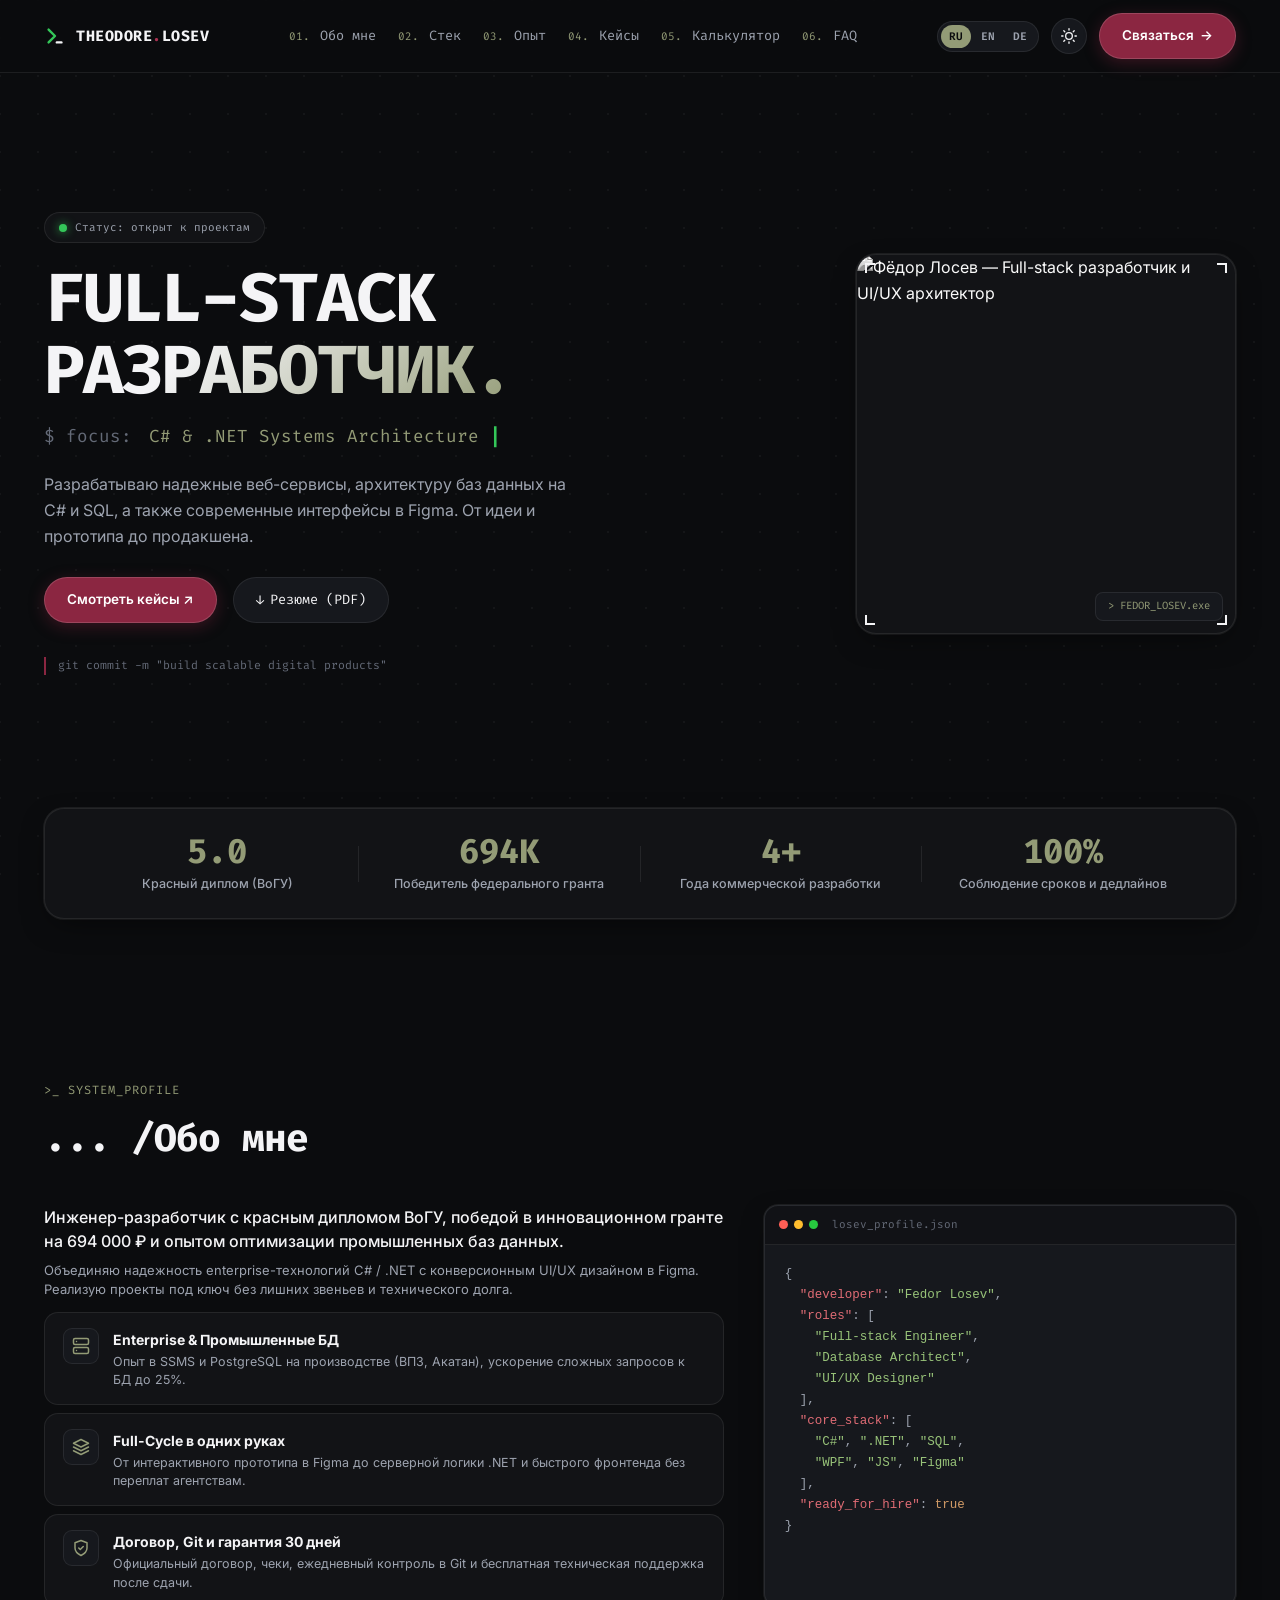
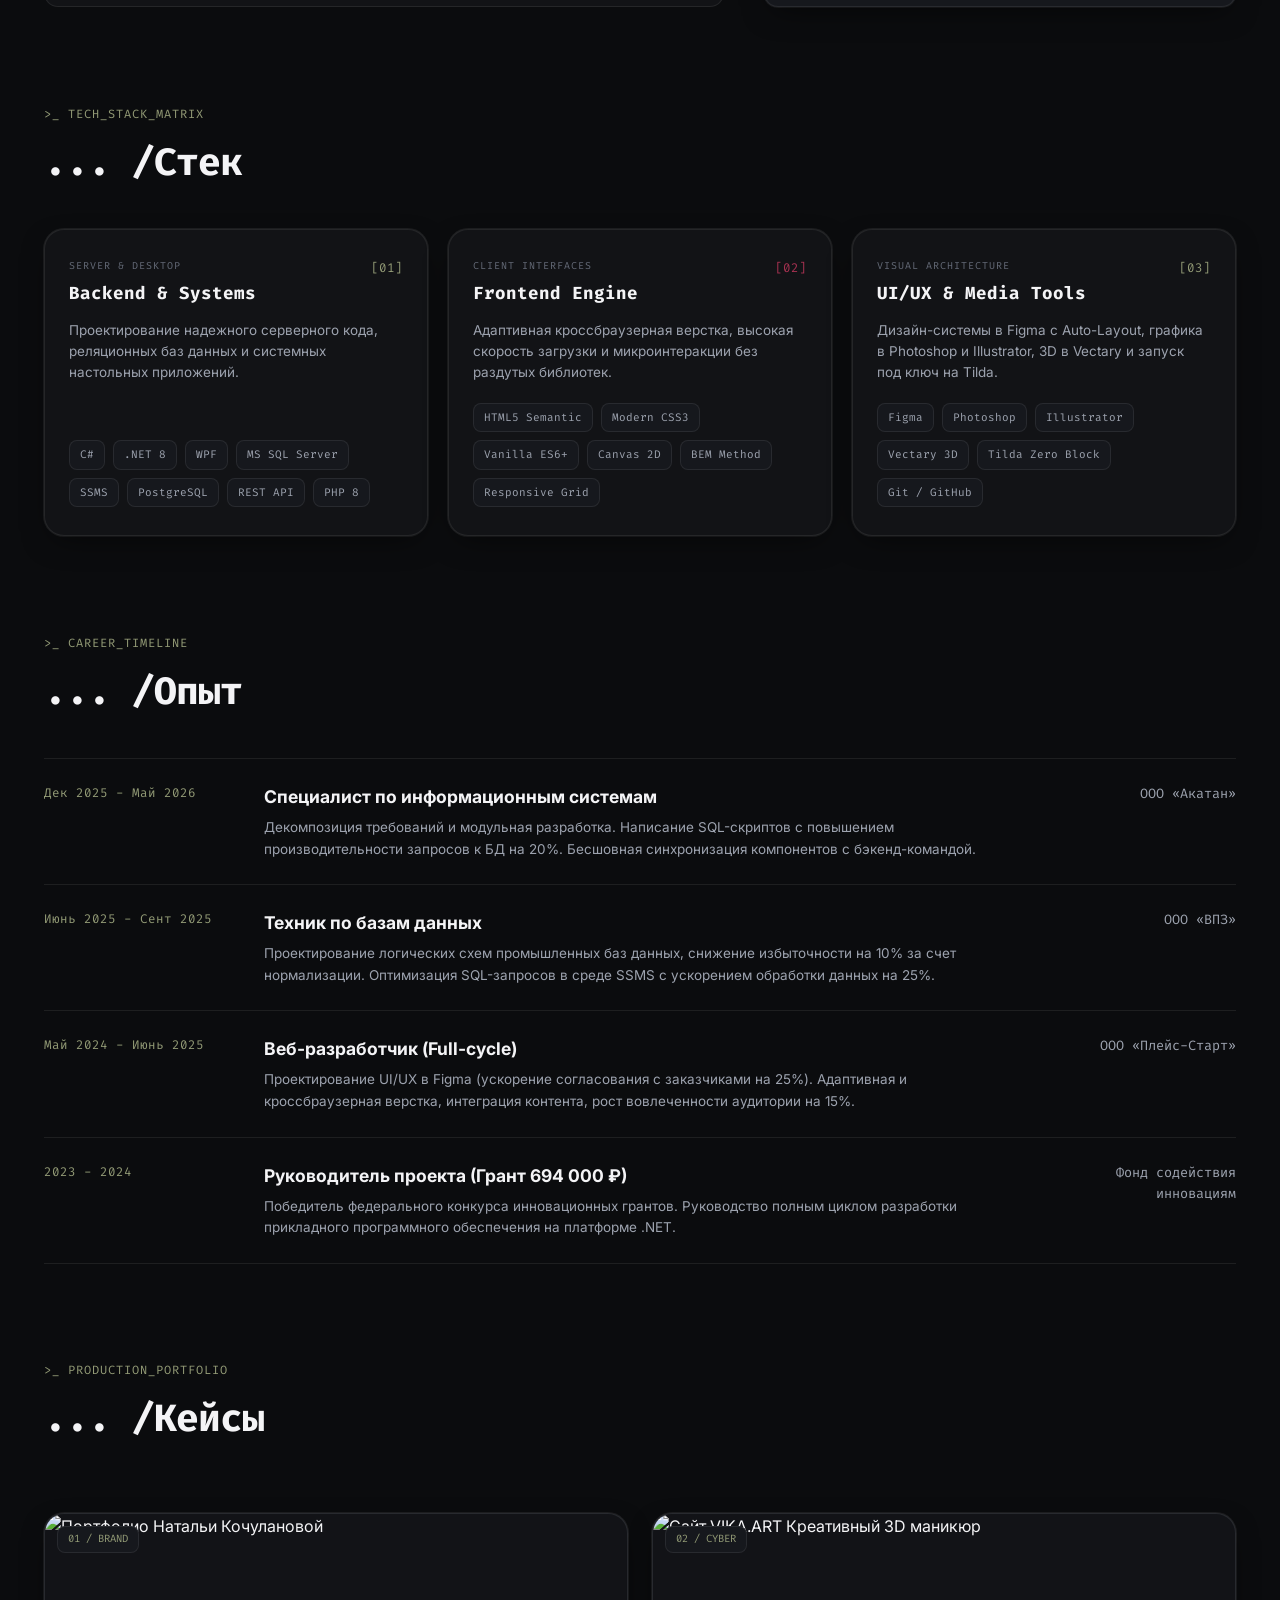
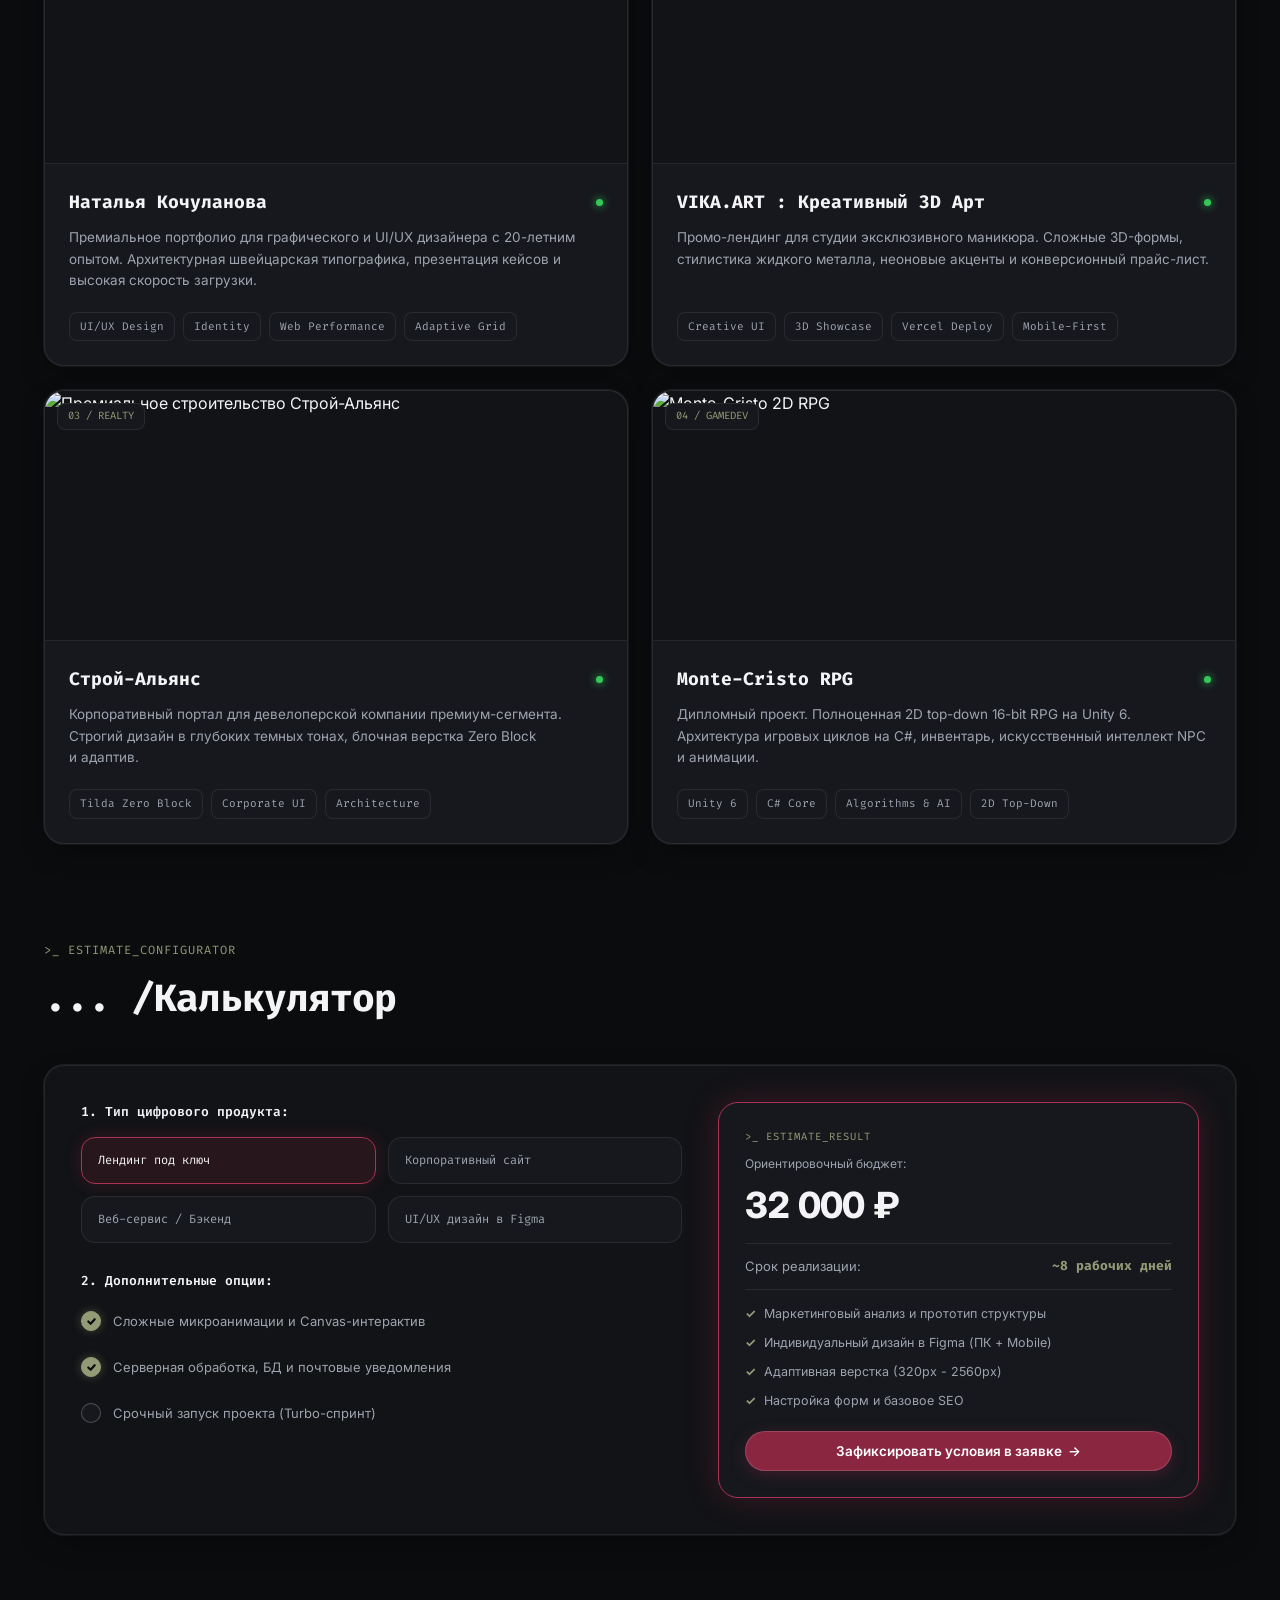
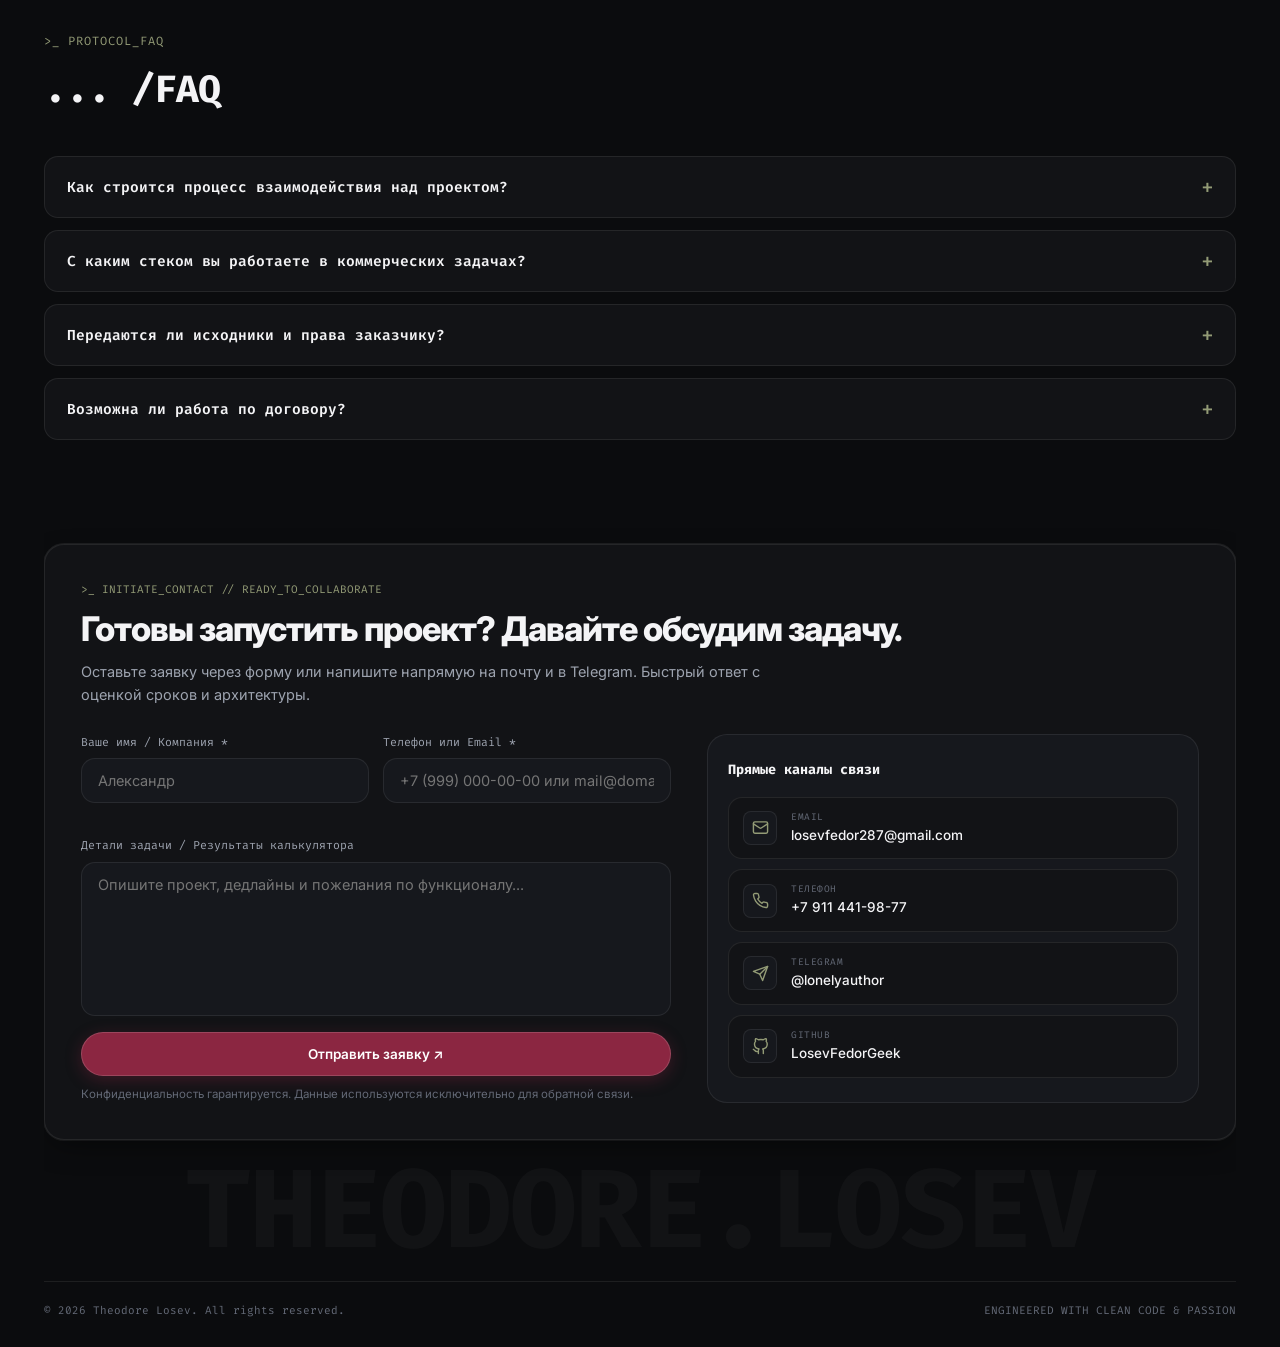
==== commit 2f074254: "search engine settings" ====
--- a/index.html
+++ b/index.html
@@ -4,40 +4,38 @@
 <head>
   <meta charset="UTF-8" />
   <meta name="viewport" content="width=device-width, initial-scale=1.0" />
-  <link rel="icon" type="image/svg+xml"
-    href="data:image/svg+xml,%3Csvg xmlns='http://www.w3.org/2000/svg' viewBox='0 0 24 24' fill='none'%3E%3Cpath d='M5 5l7 7-7 7' stroke='%2334c759' stroke-width='2.6' stroke-linecap='round' stroke-linejoin='round'/%3E%3Cpath d='M14 19h5' stroke='%23f4f4f6' stroke-width='2.6' stroke-linecap='round'/%3E%3C/svg%3E" />
+  <link rel="icon" href="/favicon.ico" sizes="any" />
+  <link rel="icon" href="/favicon.svg" type="image/svg+xml" />
+  <link rel="apple-touch-icon" href="/apple-touch-icon.png" />
   <title>
-    Фёдор Лосев — Full-stack разработчик &amp; UI/UX архитектор | Разработка ПО и сайтов под ключ
+    Фёдор Лосев — Создание сайтов под ключ, веб-сервисов и UI/UX дизайн
   </title>
   <meta name="description"
-    content="Профессиональная разработка веб-сервисов, высоконагруженных баз данных на C# и SQL, продающих сайтов и интерфейсов в Figma. Чистый код, гарантия дедлайнов." />
+    content="Фёдор Лосев: разработка продающих сайтов, надежных баз данных C# и SQL, UI/UX интерфейсов в Figma под ключ. Гарантия по договору, запуск от 5 дней." />
   <meta name="keywords"
-    content="Фёдор Лосев, веб-разработчик, создание сайтов под ключ, C#, .NET, SQL, разработка баз данных, UI/UX дизайнер Figma, заказать лендинг, заказать сайт" />
+    content="Фёдор Лосев, создание сайтов, full-stack разработчик, разработка ПО, C#, .NET, SQL, UI UX дизайнер, веб-сервисы под ключ" />
   <meta name="author" content="Фёдор Лосев" />
-  <meta name="robots" content="index, follow" />
+  <meta name="robots" content="index, follow, max-snippet:-1, max-image-preview:large" />
   <link rel="canonical" href="https://theodorelosev.ru/" />
 
   <meta property="og:locale" content="ru_RU" />
-  <meta property="og:type" content="website" />
+  <meta property="og:type" content="profile" />
   <meta property="og:url" content="https://theodorelosev.ru/" />
-  <meta property="og:site_name" content="THEODORE.LOSEV | Portfolio" />
-  <meta property="og:title" content="Фёдор Лосев — Full-stack разработчик &amp; UI/UX архитектор" />
+  <meta property="og:site_name" content="Фёдор Лосев | Digital Engineering" />
+  <meta property="og:title" content="Фёдор Лосев — Разработка сайтов под ключ, ПО и UI/UX дизайн" />
   <meta property="og:description"
-    content="Разработка надежного ПО, баз данных на C# и SQL, продающих интерфейсов в Figma под ключ." />
-  <meta property="og:image" content="https://theodorelosev.ru/og-cover.jpg?v=9.0" />
-  <meta property="og:image:secure_url" content="https://theodorelosev.ru/og-cover.jpg?v=9.0" />
+    content="Создание веб-сервисов, баз данных C# и SQL, продающих интерфейсов в Figma. От идеи до релиза с гарантией дедлайнов." />
+  <meta property="og:image" content="https://theodorelosev.ru/og-cover.jpg?v=9.1" />
   <meta property="og:image:type" content="image/jpeg" />
   <meta property="og:image:width" content="1200" />
   <meta property="og:image:height" content="630" />
-  <meta property="og:image:alt" content="Фёдор Лосев — Full-stack разработчик &amp; UI/UX архитектор" />
-
-  <meta property="vk:image" content="https://theodorelosev.ru/og-cover.jpg?v=9.0" />
-  <link rel="image_src" href="https://theodorelosev.ru/og-cover.jpg?v=9.0" />
+  <meta property="og:image:alt" content="Фёдор Лосев — Full-stack разработчик и UI/UX архитектор" />
 
   <meta name="twitter:card" content="summary_large_image" />
-  <meta name="twitter:title" content="Фёдор Лосев — Full-stack разработчик &amp; UI/UX архитектор" />
-  <meta name="twitter:description" content="Разработка надежного ПО, баз данных C# и SQL, премиальный UI/UX дизайн." />
-  <meta name="twitter:image" content="https://theodorelosev.ru/og-cover.jpg?v=9.0" />
+  <meta name="twitter:title" content="Фёдор Лосев — Разработка сайтов под ключ и ПО" />
+  <meta name="twitter:description"
+    content="Создание веб-сервисов, архитектура баз данных C# и SQL, премиальный UI/UX дизайн." />
+  <meta name="twitter:image" content="https://theodorelosev.ru/og-cover.jpg?v=9.1" />
 
   <link rel="preconnect" href="https://fonts.googleapis.com" />
   <link rel="preconnect" href="https://fonts.gstatic.com" crossorigin />
@@ -50,12 +48,20 @@
         "@context": "https://schema.org",
         "@graph": [
           {
+            "@type": "WebSite",
+            "@id": "https://theodorelosev.ru/#website",
+            "url": "https://theodorelosev.ru/",
+            "name": "Фёдор Лосев — Разработка сайтов и веб-сервисов под ключ",
+            "description": "Разработка цифровых продуктов, баз данных на C# и SQL, UI/UX дизайн в Figma под ключ.",
+            "inLanguage": "ru-RU"
+          },
+          {
             "@type": "Person",
             "@id": "https://theodorelosev.ru/#person",
             "name": "Фёдор Лосев",
-            "alternateName": "Theodore Losev",
+            "alternateName": ["Theodore Losev", "Fedor Losev"],
             "jobTitle": "Full-stack Developer & UI/UX Architect",
-            "image": "https://theodorelosev.ru/og-cover.jpg",
+            "image": "https://theodorelosev.ru/IMG_3778.JPG",
             "email": "mailto:losevfedor287@gmail.com",
             "telephone": "+79114419877",
             "url": "https://theodorelosev.ru/",
@@ -63,27 +69,17 @@
               "https://t.me/lonelyauthor",
               "https://github.com/LosevFedorGeek"
             ],
-            "knowsAbout": [
-              "C#",
-              ".NET Core",
-              "SQL",
-              "PostgreSQL",
-              "WPF",
-              "JavaScript",
-              "UI/UX Design",
-              "Figma",
-              "Web Performance"
-            ]
+            "alumniOf": "Вологодский государственный университет (ВоГУ)"
           },
           {
             "@type": "ProfessionalService",
             "@id": "https://theodorelosev.ru/#service",
-            "name": "Разработка сайтов и ПО под ключ — Фёдор Лосев",
-            "image": "https://theodorelosev.ru/og-cover.jpg",
+            "name": "Разработка сайтов и программного обеспечения — Фёдор Лосев",
+            "url": "https://theodorelosev.ru/",
             "telephone": "+79114419877",
             "email": "losevfedor287@gmail.com",
-            "url": "https://theodorelosev.ru/",
             "priceRange": "19000 - 150000 RUB",
+            "areaServed": "RU",
             "address": {
               "@type": "PostalAddress",
               "addressCountry": "RU"
@@ -233,9 +229,9 @@
         </div>
 
         <p class="hero-subtitle fade-up" data-delay="200" data-i18n="hero_subtitle">
-          Разрабатываю надежные веб-сервисы, архитектуру баз данных на&nbsp;C#
-          и&nbsp;SQL, а&nbsp;также современные интерфейсы в&nbsp;Figma.
-          От&nbsp;идеи и&nbsp;прототипа до&nbsp;продакшена.
+          Разрабатываю надежные веб-сервисы, архитектуру баз данных на C#
+          и SQL, а также современные интерфейсы в Figma.
+          От идеи и прототипа до продакшена.
         </p>
 
         <div class="hero-cta-group fade-up" data-delay="250">
@@ -248,7 +244,7 @@
           </a>
         </div>
 
-        <div class="hero-terminal-pill fade-up" data-delay="300">
+        <div class="hero-terminal-pill fade-up" data-delay="300" aria-hidden="true">
           <span class="pill-code">git commit -m "build scalable digital products"</span>
         </div>
       </div>
@@ -259,8 +255,8 @@
           <div class="corner-accent top-right"></div>
           <div class="corner-accent bottom-left"></div>
           <div class="corner-accent bottom-right"></div>
-          <img src="IMG_3778.JPG" alt="Фёдор Лосев — Full-stack разработчик" class="profile-photo" />
-          <div class="photo-overlay-tag">
+          <img src="IMG_3778.JPG" alt="Фёдор Лосев — Full-stack разработчик и UI/UX архитектор" class="profile-photo" />
+          <div class="photo-overlay-tag" aria-hidden="true">
             <span class="tag-sym">&gt;</span> FEDOR_LOSEV.exe
           </div>
         </div>
@@ -314,14 +310,14 @@
       <div class="about-grid">
         <div class="about-text-col fade-up">
           <p class="lead-text" data-i18n="about_lead">
-            Инженер-разработчик с&nbsp;красным дипломом ВоГУ, победой
-            в&nbsp;инновационном гранте на&nbsp;694&nbsp;000&nbsp;₽
-            и&nbsp;опытом оптимизации промышленных баз данных.
+            Инженер-разработчик с красным дипломом ВоГУ, победой
+            в инновационном гранте на 694 000 ₽
+            и опытом оптимизации промышленных баз данных.
           </p>
           <p class="secondary-text" data-i18n="about_sub">
             Объединяю надежность enterprise-технологий C# / .NET
-            с&nbsp;конверсионным UI/UX дизайном в&nbsp;Figma. Реализую проекты
-            под&nbsp;ключ без&nbsp;лишних звеньев и&nbsp;технического долга.
+            с конверсионным UI/UX дизайном в Figma. Реализую проекты
+            под ключ без лишних звеньев и технического долга.
           </p>
 
           <div class="authority-cards">
@@ -341,9 +337,9 @@
                     БД</strong>
                 </div>
                 <p class="authority-desc" data-i18n="auth_card_1_desc">
-                  Опыт в&nbsp;SSMS и&nbsp;PostgreSQL на&nbsp;производстве
-                  (ВПЗ, Акатан), ускорение сложных запросов к&nbsp;БД
-                  до&nbsp;25%.
+                  Опыт в SSMS и PostgreSQL на производстве
+                  (ВПЗ, Акатан), ускорение сложных запросов к БД
+                  до 25%.
                 </p>
               </div>
             </div>
@@ -362,9 +358,9 @@
                   <strong class="authority-title" data-i18n="auth_card_2_title">Full-Cycle в одних руках</strong>
                 </div>
                 <p class="authority-desc" data-i18n="auth_card_2_desc">
-                  От&nbsp;интерактивного прототипа в&nbsp;Figma
-                  до&nbsp;серверной логики .NET и&nbsp;быстрого фронтенда
-                  без&nbsp;переплат агентствам.
+                  От интерактивного прототипа в Figma
+                  до серверной логики .NET и быстрого фронтенда
+                  без переплат агентствам.
                 </p>
               </div>
             </div>
@@ -382,8 +378,8 @@
                   <strong class="authority-title" data-i18n="auth_card_3_title">Договор, Git и гарантия 30 дней</strong>
                 </div>
                 <p class="authority-desc" data-i18n="auth_card_3_desc">
-                  Официальный договор, чеки, ежедневный контроль в&nbsp;Git
-                  и&nbsp;бесплатная техническая поддержка после сдачи.
+                  Официальный договор, чеки, ежедневный контроль в Git
+                  и бесплатная техническая поддержка после сдачи.
                 </p>
               </div>
             </div>
@@ -433,7 +429,7 @@
           </div>
           <p class="card-desc" data-i18n="skill_card_1_desc">
             Проектирование надежного серверного кода, реляционных баз данных
-            и&nbsp;системных настольных приложений.
+            и системных настольных приложений.
           </p>
           <div class="tags">
             <span>C#</span>
@@ -457,7 +453,7 @@
           </div>
           <p class="card-desc" data-i18n="skill_card_2_desc">
             Адаптивная кроссбраузерная верстка, высокая скорость загрузки
-            и&nbsp;микроинтеракции без раздутых библиотек.
+            и микроинтеракции без раздутых библиотек.
           </p>
           <div class="tags">
             <span>HTML5 Semantic</span>
@@ -478,9 +474,9 @@
             <span class="card-number num-khaki">[03]</span>
           </div>
           <p class="card-desc" data-i18n="skill_card_3_desc">
-            Дизайн-системы в&nbsp;Figma с&nbsp;Auto-Layout, графика
-            в&nbsp;Photoshop и&nbsp;Illustrator, 3D в&nbsp;Vectary
-            и&nbsp;запуск под ключ на&nbsp;Tilda.
+            Дизайн-системы в Figma с Auto-Layout, графика
+            в Photoshop и Illustrator, 3D в Vectary
+            и запуск под ключ на Tilda.
           </p>
           <div class="tags">
             <span>Figma</span>
@@ -510,10 +506,10 @@
               Специалист по информационным системам
             </div>
             <div class="exp-desc" data-i18n="exp_1_desc">
-              Декомпозиция требований и&nbsp;модульная разработка. Написание
-              SQL-скриптов с&nbsp;повышением производительности запросов
-              к&nbsp;БД на&nbsp;20%. Бесшовная синхронизация компонентов
-              с&nbsp;бэкенд-командой.
+              Декомпозиция требований и модульная разработка. Написание
+              SQL-скриптов с повышением производительности запросов
+              к БД на 20%. Бесшовная синхронизация компонентов
+              с бэкенд-командой.
             </div>
           </div>
           <div class="exp-company">ООО «Акатан»</div>
@@ -529,9 +525,9 @@
             </div>
             <div class="exp-desc" data-i18n="exp_2_desc">
               Проектирование логических схем промышленных баз данных, снижение
-              избыточности на&nbsp;10% за&nbsp;счет нормализации. Оптимизация
-              SQL-запросов в&nbsp;среде SSMS с&nbsp;ускорением обработки
-              данных на&nbsp;25%.
+              избыточности на 10% за счет нормализации. Оптимизация
+              SQL-запросов в среде SSMS с ускорением обработки
+              данных на 25%.
             </div>
           </div>
           <div class="exp-company">ООО «ВПЗ»</div>
@@ -546,10 +542,10 @@
               Веб-разработчик (Full-cycle)
             </div>
             <div class="exp-desc" data-i18n="exp_3_desc">
-              Проектирование UI/UX в&nbsp;Figma (ускорение согласования
-              с&nbsp;заказчиками на&nbsp;25%). Адаптивная
-              и&nbsp;кроссбраузерная верстка, интеграция контента, рост
-              вовлеченности аудитории на&nbsp;15%.
+              Проектирование UI/UX в Figma (ускорение согласования
+              с заказчиками на 25%). Адаптивная
+              и кроссбраузерная верстка, интеграция контента, рост
+              вовлеченности аудитории на 15%.
             </div>
           </div>
           <div class="exp-company">ООО «Плейс-Старт»</div>
@@ -564,7 +560,7 @@
             <div class="exp-desc" data-i18n="exp_4_desc">
               Победитель федерального конкурса инновационных грантов.
               Руководство полным циклом разработки прикладного программного
-              обеспечения на&nbsp;платформе .NET.
+              обеспечения на платформе .NET.
             </div>
           </div>
           <div class="exp-company">Фонд содействия инновациям</div>
@@ -599,9 +595,9 @@
               <span class="live-dot" title="Online"></span>
             </div>
             <p class="project-summary" data-i18n="proj_1_desc">
-              Премиальное портфолио для графического и&nbsp;UI/UX дизайнера
-              с&nbsp;20-летним опытом. Архитектурная швейцарская типографика,
-              презентация кейсов и&nbsp;высокая скорость загрузки.
+              Премиальное портфолио для графического и UI/UX дизайнера
+              с 20-летним опытом. Архитектурная швейцарская типографика,
+              презентация кейсов и высокая скорость загрузки.
             </p>
             <div class="tags">
               <span>UI/UX Design</span>
@@ -630,7 +626,7 @@
             <p class="project-summary" data-i18n="proj_2_desc">
               Промо-лендинг для студии эксклюзивного маникюра. Сложные
               3D-формы, стилистика жидкого металла, неоновые акценты
-              и&nbsp;конверсионный прайс-лист.
+              и конверсионный прайс-лист.
             </p>
             <div class="tags">
               <span>Creative UI</span>
@@ -658,8 +654,8 @@
             </div>
             <p class="project-summary" data-i18n="proj_3_desc">
               Корпоративный портал для девелоперской компании
-              премиум-сегмента. Строгий дизайн в&nbsp;глубоких темных тонах,
-              блочная верстка Zero Block и&nbsp;адаптив.
+              премиум-сегмента. Строгий дизайн в глубоких темных тонах,
+              блочная верстка Zero Block и адаптив.
             </p>
             <div class="tags">
               <span>Tilda Zero Block</span>
@@ -687,8 +683,8 @@
             </div>
             <p class="project-summary" data-i18n="proj_4_desc">
               Дипломный проект. Полноценная 2D top-down 16-bit RPG
-              на&nbsp;Unity 6. Архитектура игровых циклов на&nbsp;C#,
-              инвентарь, искусственный интеллект NPC и&nbsp;анимации.
+              на Unity 6. Архитектура игровых циклов на C#,
+              инвентарь, искусственный интеллект NPC и анимации.
             </p>
             <div class="tags">
               <span>Unity 6</span>
@@ -736,7 +732,7 @@
                     <polyline points="2.5 6 5 8.5 9.5 3.5"></polyline>
                   </svg>
                 </span>
-                <span class="checkbox-text" data-i18n="opt_anim">Сложные микроанимации и&nbsp;Canvas-интерактив</span>
+                <span class="checkbox-text" data-i18n="opt_anim">Сложные микроанимации и Canvas-интерактив</span>
               </label>
               <label class="checkbox-container">
                 <input type="checkbox" id="optBackend" data-cost="8000" data-days="2" checked />
@@ -746,8 +742,7 @@
                     <polyline points="2.5 6 5 8.5 9.5 3.5"></polyline>
                   </svg>
                 </span>
-                <span class="checkbox-text" data-i18n="opt_back">Серверная обработка, БД и&nbsp;почтовые
-                  уведомления</span>
+                <span class="checkbox-text" data-i18n="opt_back">Серверная обработка, БД и почтовые уведомления</span>
               </label>
               <label class="checkbox-container">
                 <input type="checkbox" id="optSpeed" data-cost="7000" data-days="-2" />
@@ -874,8 +869,8 @@
           <div class="faq-answer">
             <div class="faq-answer-inner" data-i18n="faq_a3">
               Да, абсолютно все права, макеты Figma, исходный чистый код
-              в&nbsp;Git-репозитории и&nbsp;инструкции по&nbsp;развертыванию
-              передаются вам в&nbsp;полном объеме после сдачи проекта.
+              в Git-репозитории и инструкции по развертыванию
+              передаются вам в полном объеме после сдачи проекта.
             </div>
           </div>
         </div>
@@ -888,8 +883,8 @@
           <div class="faq-answer">
             <div class="faq-answer-inner" data-i18n="faq_a4">
               Да, официальное оформление через самозанятость
-              с&nbsp;формированием фискальных чеков либо договор подряда
-              с&nbsp;актами приема-передачи работ.
+              с формированием фискальных чеков либо договор подряда
+              с актами приема-передачи работ.
             </div>
           </div>
         </div>
@@ -906,16 +901,16 @@
             Готовы запустить проект? Давайте обсудим задачу.
           </h2>
           <p class="footer-lead" data-i18n="contact_lead">
-            Оставьте заявку через форму или напишите напрямую на&nbsp;почту
-            и&nbsp;в&nbsp;Telegram. Быстрый ответ с&nbsp;оценкой сроков
-            и&nbsp;архитектуры.
+            Оставьте заявку через форму или напишите напрямую на почту
+            и в Telegram. Быстрый ответ с оценкой сроков
+            и архитектуры.
           </p>
         </div>
 
         <div class="footer-body">
           <div class="footer-form-col">
             <form class="contact-form" id="leadForm" action="https://api.web3forms.com/submit" method="POST" novalidate>
-              <input type="hidden" name="access_key" id="web3formsKey" value="2ec9b758-531e-4a1b-a975-fb1f0b147ffb" />
+              <input type="hidden" name="access_key" id="web3formsKey" value="3e8f0401-4046-4d5f-b990-12fe464bda1a" />
               <input type="hidden" name="subject" value="Новая заявка с портфолио Theodore Losev" />
               <input type="hidden" name="from_name" value="Портфолио Theodore Losev" />
               <input type="checkbox" name="botcheck" class="hp-field" tabindex="-1" autocomplete="off"
